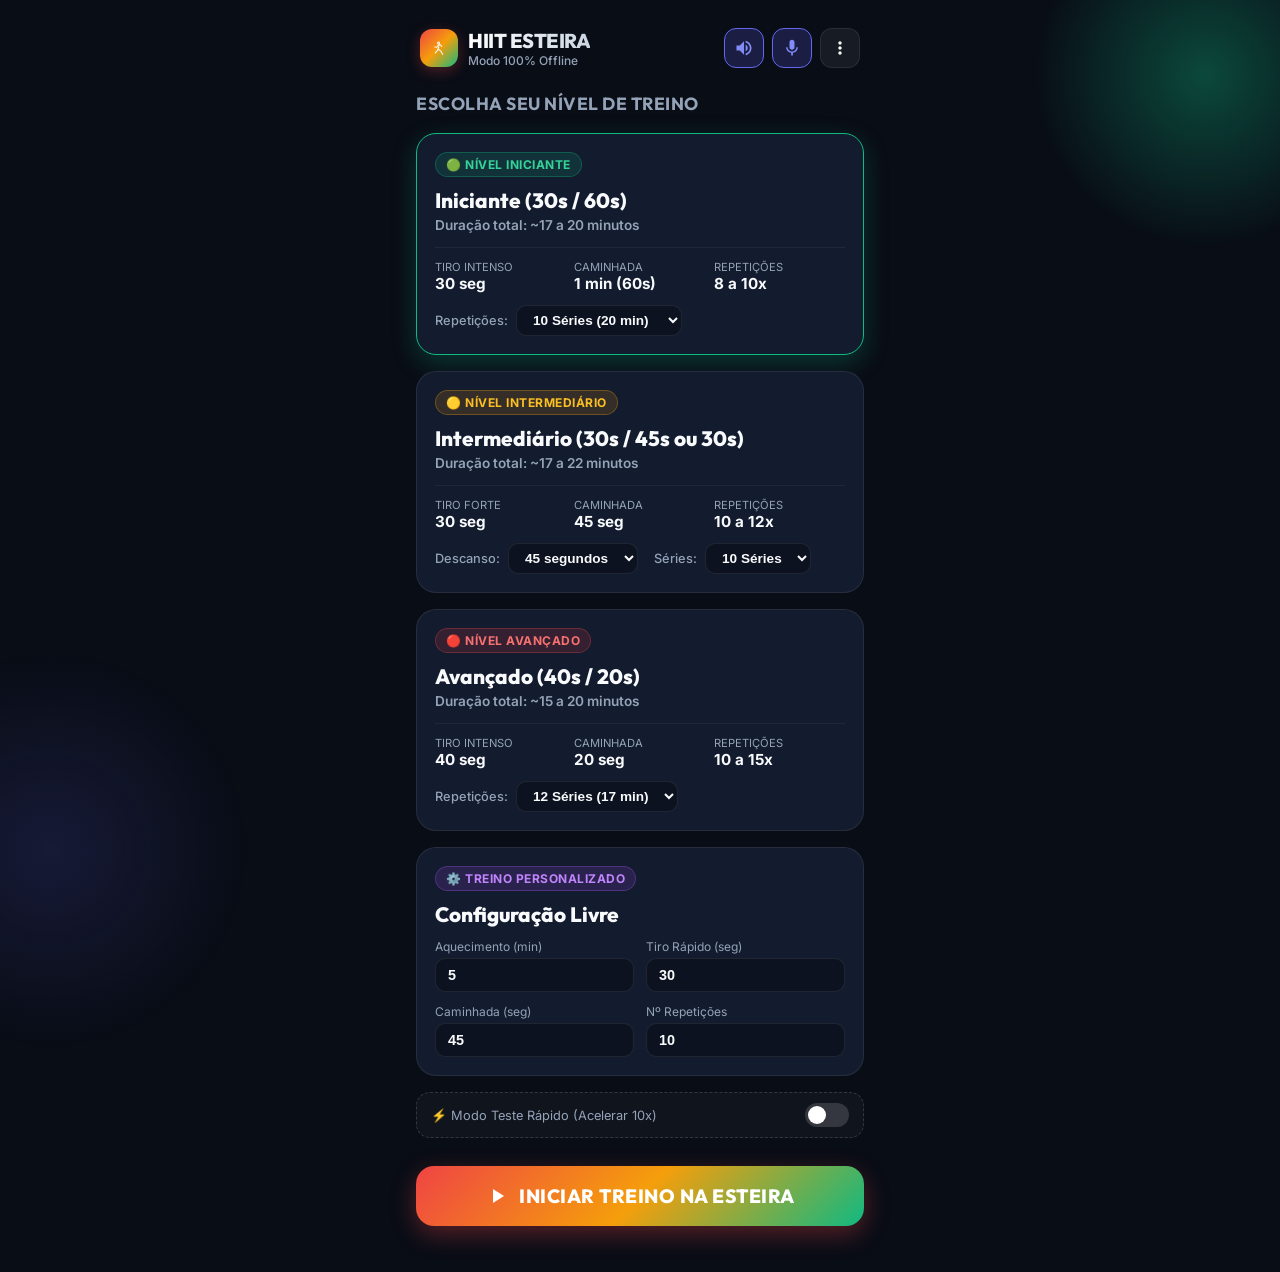
==== hiit_offline.html @ d32269fe "Initial commit - HIIT Treadmill PWA App" ====
<!DOCTYPE html>
<html lang="pt-BR">
<head>
  <meta charset="UTF-8">
  <meta name="viewport" content="width=device-width, initial-scale=1.0, maximum-scale=1.0, user-scalable=no">
  <title>HIIT na Esteira - Modo Offline</title>
  
  <meta name="theme-color" content="#0f172a">
  <meta name="mobile-web-app-capable" content="yes">
  <meta name="apple-mobile-web-app-capable" content="yes">
  <meta name="apple-mobile-web-app-status-bar-style" content="black-translucent">
  
  <style>
    /* EMBEDDED STYLES FOR 100% OFFLINE SINGLE FILE USE */
    @import url('https://fonts.googleapis.com/css2?family=Outfit:wght@400;600;700;900&family=Inter:wght@400;500;600;700&display=swap');

    :root {
      --bg-primary: #090d16;
      --bg-card: #131b2e;
      --bg-card-hover: #1c2742;
      --border-color: rgba(255, 255, 255, 0.08);
      --text-main: #f8fafc;
      --text-muted: #94a3b8;
      
      --warmup-color: #10b981;
      --warmup-glow: rgba(16, 185, 129, 0.35);
      
      --high-color: #ef4444;
      --high-glow: rgba(239, 68, 68, 0.4);
      
      --low-color: #f59e0b;
      --low-glow: rgba(245, 158, 11, 0.35);
      
      --cooldown-color: #06b6d4;
      --cooldown-glow: rgba(6, 182, 212, 0.35);
      
      --accent-color: #6366f1;
      --accent-glow: rgba(99, 102, 241, 0.35);
      
      --current-phase-color: var(--warmup-color);
      --current-phase-glow: var(--warmup-glow);

      --font-heading: 'Outfit', -apple-system, BlinkMacSystemFont, 'Segoe UI', Roboto, sans-serif;
      --font-body: 'Inter', -apple-system, BlinkMacSystemFont, 'Segoe UI', Roboto, sans-serif;
    }

    * {
      box-sizing: border-box;
      margin: 0;
      padding: 0;
      -webkit-tap-highlight-color: transparent;
    }

    body {
      background-color: var(--bg-primary);
      color: var(--text-main);
      font-family: var(--font-body);
      min-height: 100vh;
      display: flex;
      flex-direction: column;
      align-items: center;
      justify-content: flex-start;
      overflow-x: hidden;
      position: relative;
    }

    /* Background Glowing Orbs */
    .bg-glow-orb {
      position: fixed;
      width: 350px;
      height: 350px;
      border-radius: 50%;
      background: radial-gradient(circle, var(--current-phase-glow) 0%, rgba(0,0,0,0) 70%);
      top: -100px;
      right: -100px;
      pointer-events: none;
      z-index: 0;
      transition: background 0.6s ease;
    }

    .bg-glow-orb-2 {
      position: fixed;
      width: 400px;
      height: 400px;
      border-radius: 50%;
      background: radial-gradient(circle, rgba(99, 102, 241, 0.15) 0%, rgba(0,0,0,0) 70%);
      bottom: -150px;
      left: -150px;
      pointer-events: none;
      z-index: 0;
    }

    #app-container {
      width: 100%;
      max-width: 480px;
      min-height: 100vh;
      display: flex;
      flex-direction: column;
      z-index: 1;
      padding: 16px;
      position: relative;
    }

    /* Header */
    .app-header {
      display: flex;
      align-items: center;
      justify-content: space-between;
      padding: 12px 4px 20px 4px;
    }

    .brand {
      display: flex;
      align-items: center;
      gap: 10px;
    }

    .brand-icon {
      width: 38px;
      height: 38px;
      background: linear-gradient(135deg, #ef4444, #f59e0b, #10b981);
      border-radius: 12px;
      display: flex;
      align-items: center;
      justify-content: center;
      box-shadow: 0 4px 14px rgba(239, 68, 68, 0.3);
    }

    .brand-icon svg {
      width: 22px;
      height: 22px;
      fill: #ffffff;
    }

    .brand-title h1 {
      font-family: var(--font-heading);
      font-size: 1.25rem;
      font-weight: 800;
      letter-spacing: -0.5px;
      background: linear-gradient(90deg, #ffffff, #cbd5e1);
      -webkit-background-clip: text;
      -webkit-text-fill-color: transparent;
    }

    .brand-title p {
      font-size: 0.75rem;
      color: var(--text-muted);
      font-weight: 500;
    }

    .header-actions {
      display: flex;
      gap: 8px;
    }

    .icon-btn {
      background: rgba(255, 255, 255, 0.06);
      border: 1px solid var(--border-color);
      color: var(--text-main);
      width: 40px;
      height: 40px;
      border-radius: 12px;
      display: flex;
      align-items: center;
      justify-content: center;
      cursor: pointer;
      transition: all 0.2s ease;
    }

    .icon-btn:hover, .icon-btn:active {
      background: rgba(255, 255, 255, 0.12);
      transform: scale(1.05);
    }

    .icon-btn svg {
      width: 20px;
      height: 20px;
      fill: currentColor;
    }

    .icon-btn.active {
      background: rgba(99, 102, 241, 0.2);
      border-color: #6366f1;
      color: #818cf8;
    }

    /* Screen Switcher Container */
    .screen {
      display: none;
      flex-direction: column;
      gap: 16px;
      width: 100%;
      animation: fadeIn 0.3s ease-out forwards;
    }

    .screen.active {
      display: flex;
    }

    @keyframes fadeIn {
      from { opacity: 0; transform: translateY(8px); }
      to { opacity: 1; transform: translateY(0); }
    }

    .section-title {
      font-family: var(--font-heading);
      font-size: 1.1rem;
      font-weight: 700;
      color: var(--text-muted);
      text-transform: uppercase;
      letter-spacing: 0.5px;
      margin-top: 4px;
      margin-bottom: 2px;
    }

    .preset-card {
      background: var(--bg-card);
      border: 1px solid var(--border-color);
      border-radius: 20px;
      padding: 18px;
      cursor: pointer;
      transition: all 0.25s cubic-bezier(0.4, 0, 0.2, 1);
      position: relative;
      overflow: hidden;
    }

    .preset-card:hover {
      background: var(--bg-card-hover);
      border-color: rgba(255, 255, 255, 0.18);
      transform: translateY(-2px);
    }

    .preset-card.selected {
      border-color: var(--preset-theme-color, #6366f1);
      box-shadow: 0 8px 24px var(--preset-glow, rgba(99, 102, 241, 0.25));
    }

    .preset-badge {
      display: inline-flex;
      align-items: center;
      gap: 6px;
      padding: 4px 10px;
      border-radius: 20px;
      font-size: 0.75rem;
      font-weight: 700;
      text-transform: uppercase;
      letter-spacing: 0.5px;
      margin-bottom: 10px;
    }

    .badge-iniciante { background: rgba(16, 185, 129, 0.15); color: #34d399; border: 1px solid rgba(16, 185, 129, 0.3); }
    .badge-intermediario { background: rgba(245, 158, 11, 0.15); color: #fbbf24; border: 1px solid rgba(245, 158, 11, 0.3); }
    .badge-avancado { background: rgba(239, 68, 68, 0.15); color: #f87171; border: 1px solid rgba(239, 68, 68, 0.3); }
    .badge-custom { background: rgba(168, 85, 247, 0.15); color: #c084fc; border: 1px solid rgba(168, 85, 247, 0.3); }

    .preset-header {
      display: flex;
      justify-content: space-between;
      align-items: flex-start;
    }

    .preset-title {
      font-family: var(--font-heading);
      font-size: 1.3rem;
      font-weight: 800;
      margin-bottom: 4px;
    }

    .preset-time {
      font-size: 0.85rem;
      color: var(--text-muted);
      font-weight: 600;
    }

    .preset-details {
      display: grid;
      grid-template-columns: repeat(3, 1fr);
      gap: 8px;
      margin-top: 14px;
      padding-top: 12px;
      border-top: 1px solid rgba(255, 255, 255, 0.05);
    }

    .detail-item {
      display: flex;
      flex-direction: column;
    }

    .detail-item span:first-child {
      font-size: 0.7rem;
      color: var(--text-muted);
      text-transform: uppercase;
    }

    .detail-item span:last-child {
      font-size: 0.95rem;
      font-weight: 700;
      color: var(--text-main);
    }

    .preset-options {
      margin-top: 12px;
      display: flex;
      gap: 8px;
      align-items: center;
    }

    .preset-options label {
      font-size: 0.8rem;
      color: var(--text-muted);
      font-weight: 500;
    }

    .preset-options select {
      background: rgba(0, 0, 0, 0.3);
      border: 1px solid var(--border-color);
      color: var(--text-main);
      padding: 6px 12px;
      border-radius: 10px;
      font-size: 0.85rem;
      font-weight: 600;
      outline: none;
      cursor: pointer;
    }

    .custom-form {
      display: grid;
      grid-template-columns: 1fr 1fr;
      gap: 12px;
      margin-top: 12px;
    }

    .input-group {
      display: flex;
      flex-direction: column;
      gap: 4px;
    }

    .input-group label {
      font-size: 0.75rem;
      color: var(--text-muted);
    }

    .input-group input {
      background: rgba(0, 0, 0, 0.3);
      border: 1px solid var(--border-color);
      color: var(--text-main);
      padding: 8px 12px;
      border-radius: 10px;
      font-size: 0.9rem;
      font-weight: 600;
    }

    .btn-primary {
      width: 100%;
      padding: 18px;
      border-radius: 18px;
      border: none;
      background: linear-gradient(135deg, #ef4444, #f59e0b, #10b981);
      color: #ffffff;
      font-family: var(--font-heading);
      font-size: 1.2rem;
      font-weight: 800;
      letter-spacing: 0.5px;
      cursor: pointer;
      box-shadow: 0 8px 24px rgba(239, 68, 68, 0.35);
      transition: all 0.2s ease;
      display: flex;
      align-items: center;
      justify-content: center;
      gap: 10px;
      margin-top: 12px;
      margin-bottom: 30px;
    }

    .btn-primary:hover, .btn-primary:active {
      transform: translateY(-2px) scale(1.01);
      box-shadow: 0 12px 30px rgba(239, 68, 68, 0.5);
    }

    .quick-test-bar {
      display: flex;
      align-items: center;
      justify-content: space-between;
      background: rgba(255, 255, 255, 0.03);
      border: 1px dashed rgba(255, 255, 255, 0.15);
      padding: 10px 14px;
      border-radius: 14px;
      font-size: 0.8rem;
      color: var(--text-muted);
    }

    .switch {
      position: relative;
      display: inline-block;
      width: 44px;
      height: 24px;
    }

    .switch input {
      opacity: 0;
      width: 0;
      height: 0;
    }

    .slider {
      position: absolute;
      cursor: pointer;
      top: 0; left: 0; right: 0; bottom: 0;
      background-color: rgba(255,255,255,0.15);
      transition: .3s;
      border-radius: 24px;
    }

    .slider:before {
      position: absolute;
      content: "";
      height: 18px;
      width: 18px;
      left: 3px;
      bottom: 3px;
      background-color: white;
      transition: .3s;
      border-radius: 50%;
    }

    input:checked + .slider {
      background-color: #6366f1;
    }

    input:checked + .slider:before {
      transform: translateX(20px);
    }

    /* Active Workout */
    .active-workout-wrapper {
      display: flex;
      flex-direction: column;
      align-items: center;
      gap: 16px;
      width: 100%;
    }

    .phase-banner {
      width: 100%;
      padding: 14px 20px;
      border-radius: 16px;
      background: var(--current-phase-color);
      color: #ffffff;
      display: flex;
      align-items: center;
      justify-content: space-between;
      box-shadow: 0 8px 24px var(--current-phase-glow);
      transition: all 0.5s cubic-bezier(0.4, 0, 0.2, 1);
    }

    .phase-info {
      display: flex;
      align-items: center;
      gap: 12px;
    }

    .phase-icon {
      font-size: 1.8rem;
    }

    .phase-title-text {
      font-family: var(--font-heading);
      font-size: 1.25rem;
      font-weight: 800;
      text-transform: uppercase;
      letter-spacing: 0.5px;
    }

    .phase-subtext {
      font-size: 0.8rem;
      opacity: 0.9;
      font-weight: 500;
    }

    .round-pill {
      background: rgba(0, 0, 0, 0.25);
      padding: 6px 12px;
      border-radius: 20px;
      font-size: 0.85rem;
      font-weight: 800;
      letter-spacing: 0.5px;
    }

    .timer-container {
      position: relative;
      width: 270px;
      height: 270px;
      display: flex;
      align-items: center;
      justify-content: center;
      margin: 10px 0;
    }

    .progress-ring {
      transform: rotate(-90deg);
      width: 100%;
      height: 100%;
    }

    .progress-ring-bg {
      stroke: rgba(255, 255, 255, 0.08);
      stroke-width: 12;
    }

    .progress-ring-circle {
      stroke: var(--current-phase-color);
      stroke-width: 14;
      stroke-dasharray: 754;
      stroke-dashoffset: 0;
      stroke-linecap: round;
      transition: stroke-dashoffset 0.3s linear, stroke 0.5s ease;
      filter: drop-shadow(0px 0px 10px var(--current-phase-color));
    }

    .timer-inner {
      position: absolute;
      display: flex;
      flex-direction: column;
      align-items: center;
      justify-content: center;
      text-align: center;
    }

    .time-remaining {
      font-family: var(--font-heading);
      font-size: 4.8rem;
      font-weight: 900;
      line-height: 1;
      letter-spacing: -2px;
      color: #ffffff;
      text-shadow: 0 4px 20px var(--current-phase-glow);
    }

    .time-label {
      font-size: 0.85rem;
      color: var(--text-muted);
      font-weight: 600;
      text-transform: uppercase;
      letter-spacing: 1px;
      margin-top: 6px;
    }

    .workout-stats-row {
      display: grid;
      grid-template-columns: repeat(3, 1fr);
      gap: 10px;
      width: 100%;
    }

    .stat-box {
      background: var(--bg-card);
      border: 1px solid var(--border-color);
      border-radius: 14px;
      padding: 12px;
      text-align: center;
    }

    .stat-value {
      font-family: var(--font-heading);
      font-size: 1.2rem;
      font-weight: 800;
      color: var(--text-main);
    }

    .stat-title {
      font-size: 0.7rem;
      color: var(--text-muted);
      text-transform: uppercase;
      margin-top: 2px;
    }

    .control-buttons-row {
      display: flex;
      gap: 12px;
      width: 100%;
      margin-top: 8px;
    }

    .btn-ctrl {
      flex: 1;
      height: 64px;
      border-radius: 18px;
      border: none;
      font-family: var(--font-heading);
      font-size: 1.1rem;
      font-weight: 800;
      cursor: pointer;
      display: flex;
      align-items: center;
      justify-content: center;
      gap: 8px;
      transition: all 0.2s ease;
    }

    .btn-ctrl svg {
      width: 24px;
      height: 24px;
      fill: currentColor;
    }

    .btn-pause {
      background: rgba(245, 158, 11, 0.2);
      border: 1px solid #f59e0b;
      color: #fbbf24;
    }

    .btn-pause:hover, .btn-pause:active {
      background: #f59e0b;
      color: #000;
    }

    .btn-resume {
      background: linear-gradient(135deg, #10b981, #059669);
      color: #ffffff;
      box-shadow: 0 6px 20px rgba(16, 185, 129, 0.3);
    }

    .btn-skip {
      background: rgba(255, 255, 255, 0.08);
      border: 1px solid var(--border-color);
      color: var(--text-main);
      flex: 0 0 64px;
    }

    .btn-skip:hover {
      background: rgba(255, 255, 255, 0.15);
    }

    .btn-stop {
      background: rgba(239, 68, 68, 0.15);
      border: 1px solid rgba(239, 68, 68, 0.3);
      color: #f87171;
      flex: 0 0 64px;
    }

    .btn-stop:hover {
      background: #ef4444;
      color: #ffffff;
    }

    .treadmill-tip-box {
      width: 100%;
      background: rgba(255, 255, 255, 0.04);
      border-left: 4px solid var(--current-phase-color);
      border-radius: 12px;
      padding: 12px 14px;
      font-size: 0.82rem;
      color: var(--text-muted);
      line-height: 1.4;
      display: flex;
      align-items: center;
      gap: 10px;
    }

    .treadmill-tip-box svg {
      width: 20px;
      height: 20px;
      fill: var(--current-phase-color);
      flex-shrink: 0;
    }

    /* Summary Card */
    .congrats-card {
      background: var(--bg-card);
      border: 1px solid var(--border-color);
      border-radius: 24px;
      padding: 24px;
      text-align: center;
      display: flex;
      flex-direction: column;
      align-items: center;
      gap: 16px;
    }

    .trophy-icon {
      width: 72px;
      height: 72px;
      background: linear-gradient(135deg, #f59e0b, #eab308);
      border-radius: 50%;
      display: flex;
      align-items: center;
      justify-content: center;
      box-shadow: 0 10px 25px rgba(245, 158, 11, 0.4);
    }

    .trophy-icon svg {
      width: 38px;
      height: 38px;
      fill: #ffffff;
    }

    .congrats-title {
      font-family: var(--font-heading);
      font-size: 1.8rem;
      font-weight: 900;
      color: var(--text-main);
    }

    .congrats-subtitle {
      font-size: 0.9rem;
      color: var(--text-muted);
    }

    .summary-grid {
      display: grid;
      grid-template-columns: 1fr 1fr;
      gap: 12px;
      width: 100%;
    }

    .summary-item {
      background: rgba(0, 0, 0, 0.25);
      border-radius: 14px;
      padding: 12px;
      text-align: center;
    }

    .summary-val {
      font-family: var(--font-heading);
      font-size: 1.4rem;
      font-weight: 800;
      color: #10b981;
    }

    .summary-lbl {
      font-size: 0.75rem;
      color: var(--text-muted);
    }

    /* Dropdown Header Menu */
    .dropdown-wrapper {
      position: relative;
    }

    .dropdown-menu {
      position: absolute;
      top: calc(100% + 8px);
      right: 0;
      width: 210px;
      background: #1e293b;
      border: 1px solid rgba(255, 255, 255, 0.12);
      border-radius: 16px;
      padding: 8px;
      box-shadow: 0 10px 30px rgba(0, 0, 0, 0.5);
      backdrop-filter: blur(12px);
      display: none;
      flex-direction: column;
      gap: 4px;
      z-index: 300;
    }

    .dropdown-menu.active {
      display: flex;
    }

    .dropdown-item {
      display: flex;
      align-items: center;
      gap: 10px;
      padding: 12px 14px;
      border: none;
      background: none;
      color: var(--text-main);
      font-family: var(--font-body);
      font-size: 0.88rem;
      font-weight: 600;
      border-radius: 10px;
      cursor: pointer;
      width: 100%;
      text-align: left;
      transition: all 0.2s ease;
    }

    .dropdown-item:hover, .dropdown-item:active {
      background: rgba(255, 255, 255, 0.08);
      color: #818cf8;
    }

    .dropdown-item svg {
      width: 20px;
      height: 20px;
      fill: currentColor;
      flex-shrink: 0;
    }

    /* Modals */
    .modal-overlay {
      position: fixed;
      top: 0; left: 0; right: 0; bottom: 0;
      background: rgba(0, 0, 0, 0.75);
      backdrop-filter: blur(8px);
      z-index: 200;
      display: none;
      align-items: center;
      justify-content: center;
      padding: 20px;
    }

    .modal-overlay.active {
      display: flex;
    }

    .modal-content {
      background: var(--bg-card);
      border: 1px solid var(--border-color);
      border-radius: 24px;
      width: 100%;
      max-width: 440px;
      max-height: 85vh;
      overflow-y: auto;
      padding: 20px;
      position: relative;
      display: flex;
      flex-direction: column;
      gap: 16px;
    }

    .modal-header {
      display: flex;
      justify-content: space-between;
      align-items: center;
      padding-bottom: 10px;
      border-bottom: 1px solid var(--border-color);
    }

    .modal-title {
      font-family: var(--font-heading);
      font-size: 1.3rem;
      font-weight: 800;
    }

    .tip-card {
      background: rgba(255, 255, 255, 0.03);
      border: 1px solid rgba(255, 255, 255, 0.06);
      border-radius: 14px;
      padding: 14px;
      display: flex;
      gap: 12px;
      align-items: flex-start;
    }

    .tip-icon { font-size: 1.4rem; }
    .tip-text h4 { font-size: 0.95rem; font-weight: 700; margin-bottom: 4px; }
    .tip-text p { font-size: 0.8rem; color: var(--text-muted); line-height: 1.4; }

    .history-list { display: flex; flex-direction: column; gap: 8px; }
    .history-item {
      background: rgba(0, 0, 0, 0.25);
      border: 1px solid var(--border-color);
      border-radius: 12px;
      padding: 12px 14px;
      display: flex;
      justify-content: space-between;
      align-items: center;
    }
    .history-info { display: flex; flex-direction: column; }
    .history-name { font-weight: 700; font-size: 0.9rem; }
    .history-date { font-size: 0.75rem; color: var(--text-muted); }
    .history-meta { font-family: var(--font-heading); font-weight: 800; font-size: 1rem; color: #10b981; }
    .empty-history { text-align: center; padding: 24px; color: var(--text-muted); font-size: 0.9rem; }
  </style>
</head>
<body>

  <div class="bg-glow-orb" id="bgGlowOrb"></div>
  <div class="bg-glow-orb-2"></div>

  <div id="app-container">
    
    <!-- App Header -->
    <header class="app-header">
      <div class="brand">
        <div class="brand-icon">
          <svg viewBox="0 0 512 512">
            <path d="M 270 140 A 24 24 0 1 1 270 139.9 Z M 230 200 L 280 180 L 320 220 M 250 200 L 200 240 L 160 230 M 250 240 L 220 310 L 170 370 M 230 280 L 300 330 L 340 400" fill="none" stroke="currentColor" stroke-width="24" stroke-linecap="round" stroke-linejoin="round"/>
          </svg>
        </div>
        <div class="brand-title">
          <h1>HIIT ESTEIRA</h1>
          <p>Modo 100% Offline</p>
        </div>
      </div>

      <div class="header-actions">
        <button id="btnToggleAudio" class="icon-btn active" title="Alternar Bips Sonoros">
          <svg id="iconAudioOn" viewBox="0 0 24 24"><path d="M3 9v6h4l5 5V4L7 9H3zm13.5 3c0-1.77-1.02-3.29-2.5-4.03v8.05c1.48-.73 2.5-2.25 2.5-4.02zM14 3.23v2.06c2.89.86 5 3.54 5 6.71s-2.11 5.85-5 6.71v2.06c4.01-.91 7-4.49 7-8.77s-2.99-7.86-7-8.77z"/></svg>
          <svg id="iconAudioOff" viewBox="0 0 24 24" style="display:none;"><path d="M16.5 12c0-1.77-1.02-3.29-2.5-4.03v2.21l2.45 2.45c.03-.2.05-.41.05-.63zm2.5 0c0 .94-.2 1.82-.54 2.64l1.51 1.51C20.63 14.91 21 13.5 21 12c0-4.28-2.99-7.86-7-8.77v2.06c2.89.86 5 3.54 5 6.71zM4.27 3L3 4.27 7.73 9H3v6h4l5 5v-6.73l4.25 4.25c-.67.52-1.42.93-2.25 1.18v2.06c1.38-.31 2.63-.95 3.69-1.81L19.73 21 21 19.73 4.27 3zM12 4L9.91 6.09 12 8.18V4z"/></svg>
        </button>

        <button id="btnToggleVoice" class="icon-btn active" title="Alternar Voz em Português">
          <svg id="iconVoiceOn" viewBox="0 0 24 24"><path d="M12 14c1.66 0 3-1.34 3-3V5c0-1.66-1.34-3-3-3S9 3.34 9 5v6c0 1.66 1.34 3 3 3zm5.3-3c0 3-2.54 5.1-5.3 5.1S6.7 14 6.7 11H5c0 3.41 2.72 6.23 6 6.72V21h2v-3.28c3.28-.48 6-3.3 6-6.72h-1.7z"/></svg>
          <svg id="iconVoiceOff" viewBox="0 0 24 24" style="display:none;"><path d="M19 11h-1.7c0 .74-.16 1.43-.43 2.05l1.23 1.23c.56-.98.9-2.09.9-3.28zm-4.02.17c0-.06.02-.11.02-.17V5c0-1.66-1.34-3-3-3S9 3.34 9 5v.18l5.98 5.99zM4.27 3L3 4.27l6 6V11c0 1.66 1.34 3 3 3 .23 0 .44-.03.65-.08l1.66 1.66c-.71.27-1.48.42-2.31.42-2.76 0-5.3-2.1-5.3-5.1H5c0 3.41 2.72 6.23 6 6.72V21h2v-3.28c1.81-.26 3.44-1.15 4.63-2.47L19.73 21 21 19.73 4.27 3z"/></svg>
        </button>

        <div class="dropdown-wrapper">
          <button id="btnMenuDots" class="icon-btn" title="Menu de Opções">
            <svg viewBox="0 0 24 24"><path d="M12 8c1.1 0 2-.9 2-2s-.9-2-2-2-2 .9-2 2 .9 2 2 2zm0 2c-1.1 0-2 .9-2 2s.9 2 2 2 2-.9 2-2-.9-2-2-2zm0 6c-1.1 0-2 .9-2 2s.9 2 2 2 2-.9 2-2-.9-2-2-2z"/></svg>
          </button>
          
          <div id="dropdownMenu" class="dropdown-menu">
            <button class="dropdown-item" id="menuItemHome">
              <svg viewBox="0 0 24 24"><path d="M10 20v-6h4v6h5v-8h3L12 3 2 12h3v8z"/></svg>
              <span>Início / Treino</span>
            </button>
            <button class="dropdown-item" id="menuItemTips">
              <svg viewBox="0 0 24 24"><path d="M12 2C6.48 2 2 6.48 2 12s4.48 10 10 10 10-4.48 10-10S17.52 2 12 2zm1 15h-2v-6h2v6zm0-8h-2V7h2v2z"/></svg>
              <span>Dicas HIIT</span>
            </button>
            <button class="dropdown-item" id="menuItemHistory">
              <svg viewBox="0 0 24 24"><path d="M13 3c-4.97 0-9 4.03-9 9H1l3.89 3.89.07.14L9 12H6c0-3.87 3.13-7 7-7s7 3.13 7 7-3.13 7-7 7c-1.93 0-3.68-.79-4.94-2.06l-1.42 1.42C8.27 19.99 10.51 21 13 21c4.97 0 9-4.03 9-9s-4.03-9-9-9zm-1 5v5l4.28 2.54.72-1.21-3.5-2.08V8H12z"/></svg>
              <span>Histórico de Treinos</span>
            </button>
          </div>
        </div>
      </div>
    </header>

    <!-- SCREEN 1: SELECTION -->
    <main id="screenSelect" class="screen active">
      <div class="section-title">Escolha seu Nível de Treino</div>

      <div class="preset-card selected" id="cardIniciante" data-preset="iniciante" style="--preset-theme-color: #10b981; --preset-glow: rgba(16, 185, 129, 0.25);">
        <div class="preset-badge badge-iniciante">🟢 Nível Iniciante</div>
        <div class="preset-header">
          <div>
            <div class="preset-title">Iniciante (30s / 60s)</div>
            <div class="preset-time">Duração total: ~17 a 20 minutos</div>
          </div>
        </div>
        <div class="preset-details">
          <div class="detail-item"><span>Tiro Intenso</span><span>30 seg</span></div>
          <div class="detail-item"><span>Caminhada</span><span>1 min (60s)</span></div>
          <div class="detail-item"><span>Repetições</span><span>8 a 10x</span></div>
        </div>
        <div class="preset-options">
          <label for="repsIniciante">Repetições:</label>
          <select id="repsIniciante" onclick="event.stopPropagation()">
            <option value="8">8 Séries (17 min)</option>
            <option value="9">9 Séries (18.5 min)</option>
            <option value="10" selected>10 Séries (20 min)</option>
          </select>
        </div>
      </div>

      <div class="preset-card" id="cardIntermediario" data-preset="intermediario" style="--preset-theme-color: #f59e0b; --preset-glow: rgba(245, 158, 11, 0.25);">
        <div class="preset-badge badge-intermediario">🟡 Nível Intermediário</div>
        <div class="preset-header">
          <div>
            <div class="preset-title">Intermediário (30s / 45s ou 30s)</div>
            <div class="preset-time">Duração total: ~17 a 22 minutos</div>
          </div>
        </div>
        <div class="preset-details">
          <div class="detail-item"><span>Tiro Forte</span><span>30 seg</span></div>
          <div class="detail-item"><span>Caminhada</span><span id="labelRestIntermediario">45 seg</span></div>
          <div class="detail-item"><span>Repetições</span><span>10 a 12x</span></div>
        </div>
        <div class="preset-options">
          <label for="restIntermediario">Descanso:</label>
          <select id="restIntermediario" onclick="event.stopPropagation()">
            <option value="45" selected>45 segundos</option>
            <option value="30">30 segundos</option>
          </select>

          <label for="repsIntermediario" style="margin-left: 8px;">Séries:</label>
          <select id="repsIntermediario" onclick="event.stopPropagation()">
            <option value="10" selected>10 Séries</option>
            <option value="11">11 Séries</option>
            <option value="12">12 Séries</option>
          </select>
        </div>
      </div>

      <div class="preset-card" id="cardAvancado" data-preset="avancado" style="--preset-theme-color: #ef4444; --preset-glow: rgba(239, 68, 68, 0.25);">
        <div class="preset-badge badge-avancado">🔴 Nível Avançado</div>
        <div class="preset-header">
          <div>
            <div class="preset-title">Avançado (40s / 20s)</div>
            <div class="preset-time">Duração total: ~15 a 20 minutos</div>
          </div>
        </div>
        <div class="preset-details">
          <div class="detail-item"><span>Tiro Intenso</span><span>40 seg</span></div>
          <div class="detail-item"><span>Caminhada</span><span>20 seg</span></div>
          <div class="detail-item"><span>Repetições</span><span>10 a 15x</span></div>
        </div>
        <div class="preset-options">
          <label for="repsAvancado">Repetições:</label>
          <select id="repsAvancado" onclick="event.stopPropagation()">
            <option value="10">10 Séries (15 min)</option>
            <option value="12" selected>12 Séries (17 min)</option>
            <option value="15">15 Séries (20 min)</option>
          </select>
        </div>
      </div>

      <div class="preset-card" id="cardCustom" data-preset="custom" style="--preset-theme-color: #a855f7; --preset-glow: rgba(168, 85, 247, 0.25);">
        <div class="preset-badge badge-custom">⚙️ Treino Personalizado</div>
        <div class="preset-title">Configuração Livre</div>
        <div class="custom-form">
          <div class="input-group">
            <label for="customWarmup">Aquecimento (min)</label>
            <input type="number" id="customWarmup" value="5" min="1" max="15" onclick="event.stopPropagation()">
          </div>
          <div class="input-group">
            <label for="customHigh">Tiro Rápido (seg)</label>
            <input type="number" id="customHigh" value="30" min="10" max="180" onclick="event.stopPropagation()">
          </div>
          <div class="input-group">
            <label for="customLow">Caminhada (seg)</label>
            <input type="number" id="customLow" value="45" min="10" max="180" onclick="event.stopPropagation()">
          </div>
          <div class="input-group">
            <label for="customReps">Nº Repetições</label>
            <input type="number" id="customReps" value="10" min="1" max="30" onclick="event.stopPropagation()">
          </div>
        </div>
      </div>

      <div class="quick-test-bar">
        <span>⚡ Modo Teste Rápido (Acelerar 10x)</span>
        <label class="switch">
          <input type="checkbox" id="chkQuickTest">
          <span class="slider"></span>
        </label>
      </div>

      <button id="btnStartWorkout" class="btn-primary">
        <svg viewBox="0 0 24 24" width="24" height="24" fill="currentColor"><path d="M8 5v14l11-7z"/></svg>
        INICIAR TREINO NA ESTEIRA
      </button>
    </main>

    <!-- SCREEN 2: TIMER -->
    <main id="screenActive" class="screen">
      <div class="active-workout-wrapper">
        <div class="phase-banner" id="phaseBanner">
          <div class="phase-info">
            <span class="phase-icon" id="phaseIcon">🟢</span>
            <div>
              <div class="phase-title-text" id="phaseTitle">AQUECIMENTO</div>
              <div class="phase-subtext" id="phaseSubtext">Caminhada leve a moderada na esteira</div>
            </div>
          </div>
          <div class="round-pill" id="roundPill">SÉRIE --/--</div>
        </div>

        <div class="timer-container">
          <svg class="progress-ring">
            <circle class="progress-ring-bg" cx="135" cy="135" r="120" fill="transparent" />
            <circle class="progress-ring-circle" id="progressCircle" cx="135" cy="135" r="120" fill="transparent" />
          </svg>
          <div class="timer-inner">
            <div class="time-remaining" id="displayIntervalTime">05:00</div>
            <div class="time-label" id="displayTimerLabel">TEMPO RESTANTE</div>
          </div>
        </div>

        <div class="workout-stats-row">
          <div class="stat-box">
            <div class="stat-value" id="displayTotalElapsed">00:00</div>
            <div class="stat-title">Tempo Total</div>
          </div>
          <div class="stat-box">
            <div class="stat-value" id="displaySuggestedPace">MODERADA</div>
            <div class="stat-title">Velocidade</div>
          </div>
          <div class="stat-box">
            <div class="stat-value" id="displayNextPhase">CORRIDA</div>
            <div class="stat-title">Próxima Fase</div>
          </div>
        </div>

        <div class="control-buttons-row">
          <button id="btnPauseResume" class="btn-ctrl btn-pause">
            <svg id="iconPause" viewBox="0 0 24 24"><path d="M6 19h4V5H6v14zm8-14v14h4V5h-4z"/></svg>
            <svg id="iconPlay" viewBox="0 0 24 24" style="display:none;"><path d="M8 5v14l11-7z"/></svg>
            <span id="labelPauseResume">PAUSAR</span>
          </button>

          <button id="btnSkipStage" class="btn-ctrl btn-skip" title="Pular Fase">
            <svg viewBox="0 0 24 24"><path d="M6 18l8.5-6L6 6v12zM16 6v12h2V6h-2z"/></svg>
          </button>

          <button id="btnStopWorkout" class="btn-ctrl btn-stop" title="Encerrar Treino">
            <svg viewBox="0 0 24 24"><path d="M19 6.41L17.59 5 12 10.59 6.41 5 5 6.41 10.59 12 5 17.59 6.41 19 12 13.41 17.59 19 19 17.59 13.41 12z"/></svg>
          </button>
        </div>

        <div class="treadmill-tip-box" id="treadmillTipBox">
          <svg viewBox="0 0 24 24"><path d="M12 2C6.48 2 2 6.48 2 12s4.48 10 10 10 10-4.48 10-10S17.52 2 12 2zm1 15h-2v-6h2v6zm0-8h-2V7h2v2z"/></svg>
          <span id="treadmillTipText">Comece com a esteira plana (inclinação 0% a 2%). Postura ereta!</span>
        </div>
      </div>
    </main>

    <!-- SCREEN 3: SUMMARY -->
    <main id="screenSummary" class="screen">
      <div class="congrats-card">
        <div class="trophy-icon">
          <svg viewBox="0 0 24 24"><path d="M19 5h-2V3H7v2H5c-1.1 0-2 .9-2 2v1c0 2.55 1.92 4.63 4.39 4.94A5.01 5.01 0 0 0 11 15.9V19H7v2h10v-2h-4v-3.1a5.01 5.01 0 0 0 3.61-2.96C19.08 12.63 21 10.55 21 8V7c0-1.1-.9-2-2-2zM5 8V7h2v3.82C5.84 10.4 5 9.3 5 8zm14 0c0 1.3-.84 2.4-2 2.82V7h2v1z"/></svg>
        </div>
        <div class="congrats-title">PARABÉNS! TREINO CONCLUÍDO!</div>
        <div class="congrats-subtitle" id="summarySubtext">Você completou seu treino HIIT com sucesso na esteira.</div>

        <div class="summary-grid">
          <div class="summary-item">
            <div class="summary-val" id="summaryTime">00:00</div>
            <div class="summary-lbl">Tempo Total</div>
          </div>
          <div class="summary-item">
            <div class="summary-val" id="summaryReps">0/0</div>
            <div class="summary-lbl">Séries de Tiro</div>
          </div>
          <div class="summary-item">
            <div class="summary-val" id="summaryCalories">~180 kcal</div>
            <div class="summary-lbl">Est. Calórica</div>
          </div>
          <div class="summary-item">
            <div class="summary-val" id="summaryPreset">Iniciante</div>
            <div class="summary-lbl">Nível Concluído</div>
          </div>
        </div>

        <button id="btnNewWorkout" class="btn-primary" style="margin-top: 10px;">INICIAR NOVO TREINO</button>
      </div>
    </main>

  </div>

  <!-- MODALS -->
  <div class="modal-overlay" id="modalTips">
    <div class="modal-content">
      <div class="modal-header">
        <div class="modal-title">Dicas Importantes HIIT</div>
        <button class="icon-btn" id="btnCloseTips">&times;</button>
      </div>
      <div class="tip-card"><div class="tip-icon">🟢</div><div class="tip-text"><h4>1. Aquecimento e Desaceleração</h4><p>Sempre faça os 5 minutos de caminhada no início e 5 minutos no final.</p></div></div>
      <div class="tip-card"><div class="tip-icon">🔴</div><div class="tip-text"><h4>2. Parte Intensa (Tiro)</h4><p>Na parte intensa você deve ficar bastante ofegante, difícil de conversar.</p></div></div>
      <div class="tip-card"><div class="tip-icon">📐</div><div class="tip-text"><h4>3. Inclinação</h4><p>Comece sem inclinação (0% ou no máximo 1-2%).</p></div></div>
      <div class="tip-card"><div class="tip-icon">🧘</div><div class="tip-text"><h4>4. Postura</h4><p>Postura ereta, olhe para a frente, abdômen contraído.</p></div></div>
      <div class="tip-card"><div class="tip-icon">⚠️</div><div class="tip-text"><h4>5. Escute seu Corpo</h4><p>Se sentir tontura ou dor, pare ou reduza imediatamente.</p></div></div>
      <div class="tip-card"><div class="tip-icon">📅</div><div class="tip-text"><h4>6. Frequência</h4><p>2 a 3 vezes por semana intercalando com descanso.</p></div></div>
    </div>
  </div>

  <div class="modal-overlay" id="modalHistory">
    <div class="modal-content">
      <div class="modal-header">
        <div class="modal-title">Histórico de Treinos</div>
        <button class="icon-btn" id="btnCloseHistory">&times;</button>
      </div>
      <div class="history-list" id="historyList"></div>
      <button id="btnClearHistory" class="icon-btn" style="width:100%; padding:10px; margin-top:10px; font-weight:600;">Limpar Histórico</button>
    </div>
  </div>

  <!-- EMBEDDED JAVASCRIPT FOR 100% OFFLINE SINGLE FILE USE -->
  <script>
    const state = {
      activePreset: 'iniciante',
      soundEnabled: true,
      voiceEnabled: true,
      quickTestMode: false,
      isRunning: false,
      isPaused: false,
      stages: [],
      currentStageIndex: 0,
      stageSecondsRemaining: 0,
      stageTotalSeconds: 0,
      totalElapsedSeconds: 0,
      timerInterval: null,
      wakeLock: null,
      workoutHistory: JSON.parse(localStorage.getItem('hiit_history') || '[]')
    };

    let audioCtx = null;

    function getAudioContext() {
      if (!audioCtx) {
        const AudioContext = window.AudioContext || window.webkitAudioContext;
        if (AudioContext) audioCtx = new AudioContext();
      }
      if (audioCtx && audioCtx.state === 'suspended') audioCtx.resume();
      return audioCtx;
    }

    function playTone(freq, type, duration, volume = 0.15) {
      if (!state.soundEnabled) return;
      try {
        const ctx = getAudioContext();
        if (!ctx) return;
        const osc = ctx.createOscillator();
        const gain = ctx.createGain();
        osc.type = type;
        osc.frequency.setValueAtTime(freq, ctx.currentTime);
        gain.gain.setValueAtTime(volume, ctx.currentTime);
        gain.gain.exponentialRampToValueAtTime(0.0001, ctx.currentTime + duration);
        osc.connect(gain);
        gain.connect(ctx.destination);
        osc.start();
        osc.stop(ctx.currentTime + duration);
      } catch (e) {}
    }

    function playBeep321() { playTone(880, 'sine', 0.15, 0.2); }
    function playStageSwitchBeep() {
      playTone(1200, 'triangle', 0.2, 0.3);
      setTimeout(() => playTone(1600, 'triangle', 0.3, 0.3), 150);
    }

    function playFanfare() {
      if (!state.soundEnabled) return;
      [523.25, 659.25, 783.99, 1046.50].forEach((freq, idx) => {
        setTimeout(() => playTone(freq, 'sine', 0.3, 0.3), idx * 180);
      });
    }

    function speakPrompt(text) {
      if (!state.voiceEnabled || !('speechSynthesis' in window)) return;
      try {
        window.speechSynthesis.cancel();
        const utterance = new SpeechSynthesisUtterance(text);
        utterance.lang = 'pt-BR';
        utterance.rate = 1.05;
        const voices = window.speechSynthesis.getVoices();
        const ptVoice = voices.find(v => v.lang.startsWith('pt'));
        if (ptVoice) utterance.voice = ptVoice;
        window.speechSynthesis.speak(utterance);
      } catch (e) {}
    }

    async function requestWakeLock() {
      if ('wakeLock' in navigator) {
        try { state.wakeLock = await navigator.wakeLock.request('screen'); } catch (err) {}
      }
    }

    function releaseWakeLock() {
      if (state.wakeLock) {
        state.wakeLock.release().then(() => state.wakeLock = null);
      }
    }

    function vibratePattern(pattern) {
      if ('vibrate' in navigator) {
        try { navigator.vibrate(pattern); } catch (e) {}
      }
    }

    function formatTime(totalSec) {
      const m = Math.floor(totalSec / 60);
      const s = totalSec % 60;
      return `${String(m).padStart(2, '0')}:${String(s).padStart(2, '0')}`;
    }

    function generateStages() {
      const isQuick = state.quickTestMode;
      const scale = isQuick ? 0.1 : 1.0;
      const stages = [];
      const preset = state.activePreset;

      if (preset === 'iniciante') {
        const reps = parseInt(document.getElementById('repsIniciante').value, 10) || 10;
        const warmupTime = Math.max(2, Math.round(300 * scale));
        const highTime = Math.max(2, Math.round(30 * scale));
        const lowTime = Math.max(2, Math.round(60 * scale));
        const coolTime = Math.max(2, Math.round(300 * scale));

        stages.push({ type: 'warmup', title: 'AQUECIMENTO', sub: 'Caminhada leve a moderada na esteira', pace: 'CAMINHADA', duration: warmupTime, icon: '🟢', color: '#10b981', glow: 'rgba(16, 185, 129, 0.35)', tip: 'Comece com velocidade confortável e inclinação plana (0-2%).' });
        for (let i = 1; i <= reps; i++) {
          stages.push({ type: 'high', title: 'TIRO - ALTA INTENSIDADE', sub: 'Corrida rápida / esforço intenso', pace: 'CORRIDA FORTE', duration: highTime, rep: i, totalReps: reps, icon: '🔴', color: '#ef4444', glow: 'rgba(239, 68, 68, 0.4)', tip: 'Fique ofegante! Dificuldade de conversar durante o tiro.' });
          stages.push({ type: 'low', title: 'DESCANSO - CAMINHADA', sub: 'Caminhada leve para recuperar o fôlego', pace: 'CAMINHADA LEVE', duration: lowTime, rep: i, totalReps: reps, icon: '🟡', color: '#f59e0b', glow: 'rgba(245, 158, 11, 0.35)', tip: 'Respire fundo e recupere os batimentos cardíacos.' });
        }
        stages.push({ type: 'cooldown', title: 'DESACELERAÇÃO', sub: 'Caminhada leve final', pace: 'CAMINHADA LEVE', duration: coolTime, icon: '🔵', color: '#06b6d4', glow: 'rgba(6, 182, 212, 0.35)', tip: 'Diminua o ritmo aos poucos até a frequência cardíaca voltar ao normal.' });

      } else if (preset === 'intermediario') {
        const restSec = parseInt(document.getElementById('restIntermediario').value, 10) || 45;
        const reps = parseInt(document.getElementById('repsIntermediario').value, 10) || 10;
        const warmupTime = Math.max(2, Math.round(300 * scale));
        const highTime = Math.max(2, Math.round(30 * scale));
        const lowTime = Math.max(2, Math.round(restSec * scale));
        const coolTime = Math.max(2, Math.round(300 * scale));

        stages.push({ type: 'warmup', title: 'AQUECIMENTO', sub: 'Caminhada leve a moderada', pace: 'CAMINHADA', duration: warmupTime, icon: '🟢', color: '#10b981', glow: 'rgba(16, 185, 129, 0.35)', tip: 'Prepare seus músculos para a corrida forte.' });
        for (let i = 1; i <= reps; i++) {
          stages.push({ type: 'high', title: 'TIRO - ALTA INTENSIDADE', sub: 'Corrida forte', pace: 'CORRIDA FORTE', duration: highTime, rep: i, totalReps: reps, icon: '🔴', color: '#ef4444', glow: 'rgba(239, 68, 68, 0.4)', tip: 'Postura ereta e abdômen contraído!' });
          stages.push({ type: 'low', title: 'DESCANSO - CAMINHADA', sub: 'Caminhada de recuperação', pace: 'CAMINHADA LEVE', duration: lowTime, rep: i, totalReps: reps, icon: '🟡', color: '#f59e0b', glow: 'rgba(245, 158, 11, 0.35)', tip: 'Diminua a velocidade da esteira para recuperar.' });
        }
        stages.push({ type: 'cooldown', title: 'DESACELERAÇÃO', sub: 'Caminhada leve final', pace: 'CAMINHADA LEVE', duration: coolTime, icon: '🔵', color: '#06b6d4', glow: 'rgba(6, 182, 212, 0.35)', tip: 'Ótimo trabalho! Desacelere suavemente.' });

      } else if (preset === 'avancado') {
        const reps = parseInt(document.getElementById('repsAvancado').value, 10) || 12;
        const warmupTime = Math.max(2, Math.round(300 * scale));
        const highTime = Math.max(2, Math.round(40 * scale));
        const lowTime = Math.max(2, Math.round(20 * scale));
        const coolTime = Math.max(2, Math.round(300 * scale));

        stages.push({ type: 'warmup', title: 'AQUECIMENTO', sub: 'Caminhada leve a moderada', pace: 'CAMINHADA', duration: warmupTime, icon: '🟢', color: '#10b981', glow: 'rgba(16, 185, 129, 0.35)', tip: 'Foco e aquecimento completo para treino avançado.' });
        for (let i = 1; i <= reps; i++) {
          stages.push({ type: 'high', title: 'TIRO INTENSO (40s)', sub: 'Corrida em velocidade máxima', pace: 'VELOCIDADE MÁXIMA', duration: highTime, rep: i, totalReps: reps, icon: '🔴', color: '#ef4444', glow: 'rgba(239, 68, 68, 0.4)', tip: 'Máxima explosão! Mantenha o foco até o bip.' });
          stages.push({ type: 'low', title: 'DESCANSO RÁPIDO (20s)', sub: 'Caminhada curta de transição', pace: 'CAMINHADA', duration: lowTime, rep: i, totalReps: reps, icon: '🟡', color: '#f59e0b', glow: 'rgba(245, 158, 11, 0.35)', tip: 'Descanso curto! Fique pronto para o próximo tiro.' });
        }
        stages.push({ type: 'cooldown', title: 'DESACELERAÇÃO', sub: 'Caminhada leve final', pace: 'CAMINHADA LEVE', duration: coolTime, icon: '🔵', color: '#06b6d4', glow: 'rgba(6, 182, 212, 0.35)', tip: 'Desaceleração essencial para baixar os batimentos com segurança.' });

      } else if (preset === 'custom') {
        const warmupMin = parseInt(document.getElementById('customWarmup').value, 10) || 5;
        const highSec = parseInt(document.getElementById('customHigh').value, 10) || 30;
        const lowSec = parseInt(document.getElementById('customLow').value, 10) || 45;
        const reps = parseInt(document.getElementById('customReps').value, 10) || 10;

        const warmupTime = Math.max(2, Math.round((warmupMin * 60) * scale));
        const highTime = Math.max(2, Math.round(highSec * scale));
        const lowTime = Math.max(2, Math.round(lowSec * scale));
        const coolTime = Math.max(2, Math.round(300 * scale));

        stages.push({ type: 'warmup', title: 'AQUECIMENTO', sub: 'Caminhada leve a moderada', pace: 'CAMINHADA', duration: warmupTime, icon: '🟢', color: '#10b981', glow: 'rgba(16, 185, 129, 0.35)', tip: 'Aquecimento personalizado.' });
        for (let i = 1; i <= reps; i++) {
          stages.push({ type: 'high', title: 'TIRO - INTENSIDADE', sub: 'Corrida alta intensidade', pace: 'CORRIDA', duration: highTime, rep: i, totalReps: reps, icon: '🔴', color: '#ef4444', glow: 'rgba(239, 68, 68, 0.4)', tip: 'Dê o seu melhor durante o tiro!' });
          stages.push({ type: 'low', title: 'DESCANSO', sub: 'Caminhada de recuperação', pace: 'CAMINHADA', duration: lowTime, rep: i, totalReps: reps, icon: '🟡', color: '#f59e0b', glow: 'rgba(245, 158, 11, 0.35)', tip: 'Recupere o fôlego.' });
        }
        stages.push({ type: 'cooldown', title: 'DESACELERAÇÃO', sub: 'Caminhada leve final', pace: 'CAMINHADA LEVE', duration: coolTime, icon: '🔵', color: '#06b6d4', glow: 'rgba(6, 182, 212, 0.35)', tip: 'Finalize reduzindo a caminhada.' });
      }

      return stages;
    }

    function showScreen(screenId) {
      document.querySelectorAll('.screen').forEach(s => s.classList.remove('active'));
      const target = document.getElementById(screenId);
      if (target) target.classList.add('active');
    }

    function updateStageUI() {
      const stage = state.stages[state.currentStageIndex];
      if (!stage) return;

      document.getElementById('phaseIcon').textContent = stage.icon;
      document.getElementById('phaseTitle').textContent = stage.title;
      document.getElementById('phaseSubtext').textContent = stage.sub;
      
      document.documentElement.style.setProperty('--current-phase-color', stage.color);
      document.documentElement.style.setProperty('--current-phase-glow', stage.glow);

      if (stage.rep && stage.totalReps) {
        document.getElementById('roundPill').textContent = `SÉRIE ${stage.rep}/${stage.totalReps}`;
        document.getElementById('roundPill').style.display = 'block';
      } else {
        document.getElementById('roundPill').style.display = 'none';
      }

      const nextStage = state.stages[state.currentStageIndex + 1];
      if (nextStage) {
        if (nextStage.type === 'high') document.getElementById('displayNextPhase').textContent = '🔴 TIRO';
        else if (nextStage.type === 'low') document.getElementById('displayNextPhase').textContent = '🟡 CAMINHADA';
        else if (nextStage.type === 'cooldown') document.getElementById('displayNextPhase').textContent = '🔵 FIM/DESAC.';
        else document.getElementById('displayNextPhase').textContent = nextStage.pace;
      } else {
        document.getElementById('displayNextPhase').textContent = 'FIM 🎉';
      }

      document.getElementById('displaySuggestedPace').textContent = stage.pace;
      document.getElementById('treadmillTipText').textContent = stage.tip;
      updateTimerDisplay();
    }

    function updateTimerDisplay() {
      const rem = state.stageSecondsRemaining;
      document.getElementById('displayIntervalTime').textContent = formatTime(rem);
      document.getElementById('displayTotalElapsed').textContent = formatTime(state.totalElapsedSeconds);

      const total = state.stageTotalSeconds;
      const circle = document.getElementById('progressCircle');
      if (total > 0) {
        const offset = 754 * (1 - rem / total);
        circle.style.strokeDashoffset = offset;
      }
    }

    function startWorkout() {
      getAudioContext();
      requestWakeLock();

      state.stages = generateStages();
      state.currentStageIndex = 0;
      state.totalElapsedSeconds = 0;
      state.isRunning = true;
      state.isPaused = false;

      loadStage(0);
      showScreen('screenActive');

      const firstStage = state.stages[0];
      speakPrompt(`Iniciando treino HIIT. ${firstStage.title}. 5 minutos de caminhada.`);

      if (state.timerInterval) clearInterval(state.timerInterval);
      state.timerInterval = setInterval(tickWorkout, 1000);
    }

    function loadStage(index) {
      state.currentStageIndex = index;
      const stage = state.stages[index];
      state.stageTotalSeconds = stage.duration;
      state.stageSecondsRemaining = stage.duration;
      updateStageUI();
    }

    function tickWorkout() {
      if (state.isPaused) return;

      state.totalElapsedSeconds++;
      state.stageSecondsRemaining--;

      const rem = state.stageSecondsRemaining;

      if (rem > 0 && rem <= 3) {
        playBeep321();
        vibratePattern(100);
      }

      if (rem === 5) {
        const next = state.stages[state.currentStageIndex + 1];
        if (next && next.type === 'high') speakPrompt("Atenção! Prepara para o tiro!");
      }

      if (rem <= 0) {
        if (state.currentStageIndex < state.stages.length - 1) {
          playStageSwitchBeep();
          vibratePattern([150, 50, 150]);
          loadStage(state.currentStageIndex + 1);
          const newStage = state.stages[state.currentStageIndex];
          if (newStage.type === 'high') speakPrompt(`Aumente a velocidade! Tiro ${newStage.rep} de ${newStage.totalReps}! Corrida!`);
          else if (newStage.type === 'low') speakPrompt("Reduza para caminhada leve. Descanse.");
          else if (newStage.type === 'cooldown') speakPrompt("Excelente! Iniciando desaceleração final.");
        } else {
          finishWorkout();
        }
      } else {
        updateTimerDisplay();
      }
    }

    function togglePauseResume() {
      state.isPaused = !state.isPaused;
      const btn = document.getElementById('btnPauseResume');
      const iconPause = document.getElementById('iconPause');
      const iconPlay = document.getElementById('iconPlay');
      const label = document.getElementById('labelPauseResume');

      if (state.isPaused) {
        btn.classList.remove('btn-pause');
        btn.classList.add('btn-resume');
        iconPause.style.display = 'none';
        iconPlay.style.display = 'inline';
        label.textContent = 'CONTINUAR';
        speakPrompt("Treino pausado");
      } else {
        btn.classList.remove('btn-resume');
        btn.classList.add('btn-pause');
        iconPause.style.display = 'inline';
        iconPlay.style.display = 'none';
        label.textContent = 'PAUSAR';
        speakPrompt("Treino retomado");
      }
    }

    function skipStage() {
      if (!state.isRunning) return;
      if (state.currentStageIndex < state.stages.length - 1) {
        loadStage(state.currentStageIndex + 1);
        playStageSwitchBeep();
      } else {
        finishWorkout();
      }
    }

    function stopWorkout() {
      if (confirm("Tem certeza que deseja encerrar o treino agora?")) {
        resetTimerState();
        showScreen('screenSelect');
      }
    }

    function finishWorkout() {
      resetTimerState();
      playFanfare();
      vibratePattern([200, 100, 200, 100, 400]);
      speakPrompt("Parabéns! Treino concluído com sucesso!");

      const totalSecs = state.totalElapsedSeconds;
      const highStages = state.stages.filter(s => s.type === 'high');
      const totalReps = highStages.length;
      const presetNames = { 'iniciante': 'Iniciante', 'intermediario': 'Intermediário', 'avancado': 'Avançado', 'custom': 'Personalizado' };

      document.getElementById('summaryTime').textContent = formatTime(totalSecs);
      document.getElementById('summaryReps').textContent = `${totalReps}/${totalReps}`;
      document.getElementById('summaryPreset').textContent = presetNames[state.activePreset] || 'Iniciante';
      
      const estCalories = Math.round((totalSecs / 60) * 11);
      document.getElementById('summaryCalories').textContent = `~${estCalories} kcal`;

      saveHistoryItem({
        date: new Date().toLocaleDateString('pt-BR', { day: '2-digit', month: '2-digit', year: 'numeric', hour: '2-digit', minute: '2-digit' }),
        preset: presetNames[state.activePreset] || 'Iniciante',
        durationSec: totalSecs,
        reps: totalReps,
        calories: estCalories
      });

      showScreen('screenSummary');
    }

    function resetTimerState() {
      state.isRunning = false;
      state.isPaused = false;
      if (state.timerInterval) {
        clearInterval(state.timerInterval);
        state.timerInterval = null;
      }
      releaseWakeLock();

      const btn = document.getElementById('btnPauseResume');
      btn.classList.remove('btn-resume');
      btn.classList.add('btn-pause');
      document.getElementById('iconPause').style.display = 'inline';
      document.getElementById('iconPlay').style.display = 'none';
      document.getElementById('labelPauseResume').textContent = 'PAUSAR';
    }

    function saveHistoryItem(item) {
      state.workoutHistory.unshift(item);
      if (state.workoutHistory.length > 20) state.workoutHistory.pop();
      localStorage.setItem('hiit_history', JSON.stringify(state.workoutHistory));
    }

    function renderHistory() {
      const container = document.getElementById('historyList');
      if (state.workoutHistory.length === 0) {
        container.innerHTML = `<div class="empty-history">Nenhum treino registrado ainda.</div>`;
        return;
      }
      container.innerHTML = state.workoutHistory.map(item => `
        <div class="history-item">
          <div class="history-info">
            <span class="history-name">HIIT ${item.preset} (${item.reps} tiros)</span>
            <span class="history-date">${item.date}</span>
          </div>
          <div class="history-meta">${formatTime(item.durationSec)}</div>
        </div>
      `).join('');
    }

    function clearHistory() {
      if (confirm("Deseja apagar todo o histórico de treinos?")) {
        state.workoutHistory = [];
        localStorage.removeItem('hiit_history');
        renderHistory();
      }
    }

    function initApp() {
      const cards = document.querySelectorAll('.preset-card');
      cards.forEach(card => {
        card.addEventListener('click', () => {
          cards.forEach(c => c.classList.remove('selected'));
          card.classList.add('selected');
          state.activePreset = card.dataset.preset;
        });
      });

      document.getElementById('btnToggleAudio').addEventListener('click', () => {
        state.soundEnabled = !state.soundEnabled;
        const btn = document.getElementById('btnToggleAudio');
        document.getElementById('iconAudioOn').style.display = state.soundEnabled ? 'inline' : 'none';
        document.getElementById('iconAudioOff').style.display = state.soundEnabled ? 'none' : 'inline';
        btn.classList.toggle('active', state.soundEnabled);
        if (state.soundEnabled) playBeep321();
      });

      document.getElementById('btnToggleVoice').addEventListener('click', () => {
        state.voiceEnabled = !state.voiceEnabled;
        const btn = document.getElementById('btnToggleVoice');
        document.getElementById('iconVoiceOn').style.display = state.voiceEnabled ? 'inline' : 'none';
        document.getElementById('iconVoiceOff').style.display = state.voiceEnabled ? 'none' : 'inline';
        btn.classList.toggle('active', state.voiceEnabled);
        if (state.voiceEnabled) speakPrompt("Voz ativada");
      });

      document.getElementById('chkQuickTest').addEventListener('change', (e) => {
        state.quickTestMode = e.target.checked;
      });

      document.getElementById('btnStartWorkout').addEventListener('click', startWorkout);
      document.getElementById('btnNewWorkout').addEventListener('click', () => showScreen('screenSelect'));

      document.getElementById('btnPauseResume').addEventListener('click', togglePauseResume);
      document.getElementById('btnSkipStage').addEventListener('click', skipStage);
      document.getElementById('btnStopWorkout').addEventListener('click', stopWorkout);

      const btnMenuDots = document.getElementById('btnMenuDots');
      const dropdownMenu = document.getElementById('dropdownMenu');
      if (btnMenuDots && dropdownMenu) {
        btnMenuDots.addEventListener('click', (e) => {
          e.stopPropagation();
          dropdownMenu.classList.toggle('active');
        });
        document.addEventListener('click', (e) => {
          if (!dropdownMenu.contains(e.target) && e.target !== btnMenuDots) {
            dropdownMenu.classList.remove('active');
          }
        });
      }

      const modalTips = document.getElementById('modalTips');
      const modalHistory = document.getElementById('modalHistory');

      document.getElementById('menuItemHome').addEventListener('click', () => {
        dropdownMenu.classList.remove('active');
        if (!state.isRunning) showScreen('screenSelect');
        else showScreen('screenActive');
      });

      document.getElementById('menuItemTips').addEventListener('click', () => {
        dropdownMenu.classList.remove('active');
        modalTips.classList.add('active');
      });

      document.getElementById('menuItemHistory').addEventListener('click', () => {
        dropdownMenu.classList.remove('active');
        renderHistory();
        modalHistory.classList.add('active');
      });

      document.getElementById('btnCloseTips').addEventListener('click', () => modalTips.classList.remove('active'));
      document.getElementById('btnCloseHistory').addEventListener('click', () => modalHistory.classList.remove('active'));
      document.getElementById('btnClearHistory').addEventListener('click', clearHistory);

      [modalTips, modalHistory].forEach(m => {
        m.addEventListener('click', (e) => { if (e.target === m) m.classList.remove('active'); });
      });
    }

    document.addEventListener('DOMContentLoaded', initApp);
  </script>
</body>
</html>
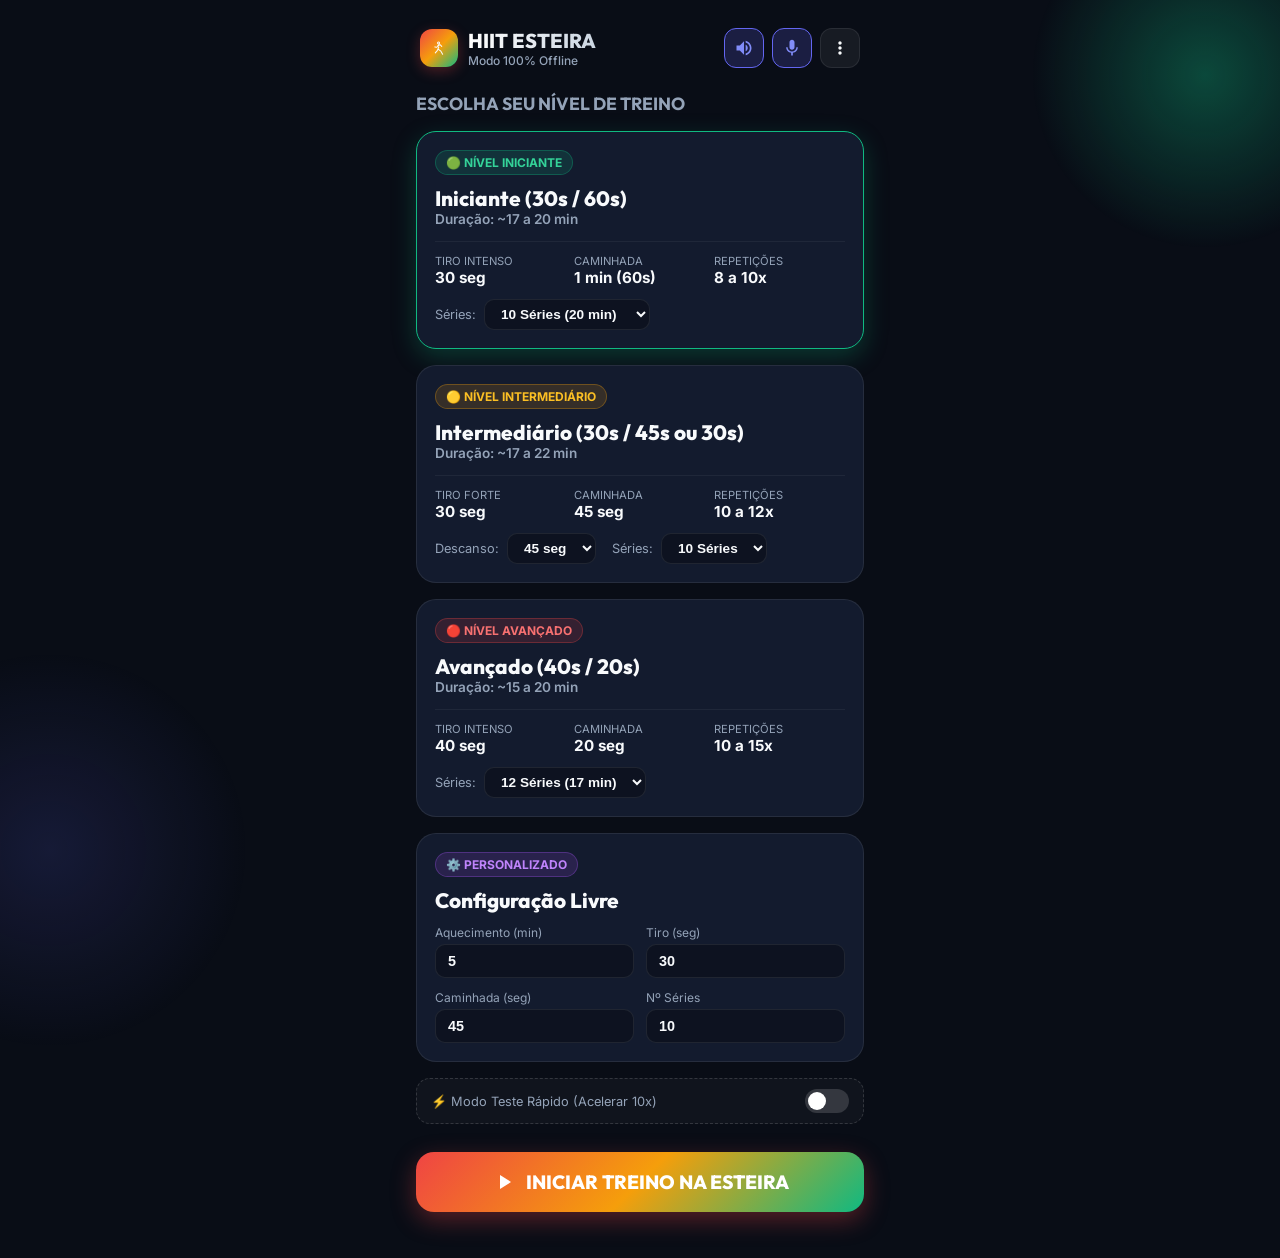
==== commit fc1389d3: "Add dedicated history screen and social media image sharing feature" ====
--- a/hiit_offline.html
+++ b/hiit_offline.html
@@ -3,7 +3,7 @@
 <head>
   <meta charset="UTF-8">
   <meta name="viewport" content="width=device-width, initial-scale=1.0, maximum-scale=1.0, user-scalable=no">
-  <title>HIIT na Esteira - Modo Offline</title>
+  <title>HIIT na Esteira - Modo 100% Offline</title>
   
   <meta name="theme-color" content="#0f172a">
   <meta name="mobile-web-app-capable" content="yes">
@@ -11,7 +11,6 @@
   <meta name="apple-mobile-web-app-status-bar-style" content="black-translucent">
   
   <style>
-    /* EMBEDDED STYLES FOR 100% OFFLINE SINGLE FILE USE */
     @import url('https://fonts.googleapis.com/css2?family=Outfit:wght@400;600;700;900&family=Inter:wght@400;500;600;700&display=swap');
 
     :root {
@@ -44,12 +43,7 @@
       --font-body: 'Inter', -apple-system, BlinkMacSystemFont, 'Segoe UI', Roboto, sans-serif;
     }
 
-    * {
-      box-sizing: border-box;
-      margin: 0;
-      padding: 0;
-      -webkit-tap-highlight-color: transparent;
-    }
+    * { box-sizing: border-box; margin: 0; padding: 0; -webkit-tap-highlight-color: transparent; }
 
     body {
       background-color: var(--bg-primary);
@@ -64,816 +58,178 @@
       position: relative;
     }
 
-    /* Background Glowing Orbs */
     .bg-glow-orb {
-      position: fixed;
-      width: 350px;
-      height: 350px;
-      border-radius: 50%;
+      position: fixed; width: 350px; height: 350px; border-radius: 50%;
       background: radial-gradient(circle, var(--current-phase-glow) 0%, rgba(0,0,0,0) 70%);
-      top: -100px;
-      right: -100px;
-      pointer-events: none;
-      z-index: 0;
-      transition: background 0.6s ease;
+      top: -100px; right: -100px; pointer-events: none; z-index: 0; transition: background 0.6s ease;
     }
 
     .bg-glow-orb-2 {
-      position: fixed;
-      width: 400px;
-      height: 400px;
-      border-radius: 50%;
+      position: fixed; width: 400px; height: 400px; border-radius: 50%;
       background: radial-gradient(circle, rgba(99, 102, 241, 0.15) 0%, rgba(0,0,0,0) 70%);
-      bottom: -150px;
-      left: -150px;
-      pointer-events: none;
-      z-index: 0;
+      bottom: -150px; left: -150px; pointer-events: none; z-index: 0;
     }
 
     #app-container {
-      width: 100%;
-      max-width: 480px;
-      min-height: 100vh;
-      display: flex;
-      flex-direction: column;
-      z-index: 1;
-      padding: 16px;
-      position: relative;
-    }
-
-    /* Header */
-    .app-header {
-      display: flex;
-      align-items: center;
-      justify-content: space-between;
-      padding: 12px 4px 20px 4px;
-    }
-
-    .brand {
-      display: flex;
-      align-items: center;
-      gap: 10px;
-    }
-
+      width: 100%; max-width: 480px; min-height: 100vh;
+      display: flex; flex-direction: column; z-index: 1; padding: 16px; position: relative;
+    }
+
+    .app-header { display: flex; align-items: center; justify-content: space-between; padding: 12px 4px 20px 4px; }
+    .brand { display: flex; align-items: center; gap: 10px; }
     .brand-icon {
-      width: 38px;
-      height: 38px;
-      background: linear-gradient(135deg, #ef4444, #f59e0b, #10b981);
-      border-radius: 12px;
-      display: flex;
-      align-items: center;
-      justify-content: center;
-      box-shadow: 0 4px 14px rgba(239, 68, 68, 0.3);
-    }
-
-    .brand-icon svg {
-      width: 22px;
-      height: 22px;
-      fill: #ffffff;
-    }
-
-    .brand-title h1 {
-      font-family: var(--font-heading);
-      font-size: 1.25rem;
-      font-weight: 800;
-      letter-spacing: -0.5px;
-      background: linear-gradient(90deg, #ffffff, #cbd5e1);
-      -webkit-background-clip: text;
-      -webkit-text-fill-color: transparent;
-    }
-
-    .brand-title p {
-      font-size: 0.75rem;
-      color: var(--text-muted);
-      font-weight: 500;
-    }
-
-    .header-actions {
-      display: flex;
-      gap: 8px;
-    }
+      width: 38px; height: 38px; background: linear-gradient(135deg, #ef4444, #f59e0b, #10b981);
+      border-radius: 12px; display: flex; align-items: center; justify-content: center; box-shadow: 0 4px 14px rgba(239, 68, 68, 0.3);
+    }
+    .brand-icon svg { width: 22px; height: 22px; fill: #ffffff; }
+    .brand-title h1 { font-family: var(--font-heading); font-size: 1.25rem; font-weight: 800; background: linear-gradient(90deg, #ffffff, #cbd5e1); -webkit-background-clip: text; -webkit-text-fill-color: transparent; }
+    .brand-title p { font-size: 0.75rem; color: var(--text-muted); font-weight: 500; }
+    .header-actions { display: flex; gap: 8px; }
 
     .icon-btn {
-      background: rgba(255, 255, 255, 0.06);
-      border: 1px solid var(--border-color);
-      color: var(--text-main);
-      width: 40px;
-      height: 40px;
-      border-radius: 12px;
-      display: flex;
-      align-items: center;
-      justify-content: center;
-      cursor: pointer;
-      transition: all 0.2s ease;
-    }
-
-    .icon-btn:hover, .icon-btn:active {
-      background: rgba(255, 255, 255, 0.12);
-      transform: scale(1.05);
-    }
-
-    .icon-btn svg {
-      width: 20px;
-      height: 20px;
-      fill: currentColor;
-    }
-
-    .icon-btn.active {
-      background: rgba(99, 102, 241, 0.2);
-      border-color: #6366f1;
-      color: #818cf8;
-    }
-
-    /* Screen Switcher Container */
-    .screen {
-      display: none;
-      flex-direction: column;
-      gap: 16px;
-      width: 100%;
-      animation: fadeIn 0.3s ease-out forwards;
-    }
-
-    .screen.active {
-      display: flex;
-    }
-
-    @keyframes fadeIn {
-      from { opacity: 0; transform: translateY(8px); }
-      to { opacity: 1; transform: translateY(0); }
-    }
-
-    .section-title {
-      font-family: var(--font-heading);
-      font-size: 1.1rem;
-      font-weight: 700;
-      color: var(--text-muted);
-      text-transform: uppercase;
-      letter-spacing: 0.5px;
-      margin-top: 4px;
-      margin-bottom: 2px;
-    }
-
-    .preset-card {
-      background: var(--bg-card);
-      border: 1px solid var(--border-color);
-      border-radius: 20px;
-      padding: 18px;
-      cursor: pointer;
-      transition: all 0.25s cubic-bezier(0.4, 0, 0.2, 1);
-      position: relative;
-      overflow: hidden;
-    }
-
-    .preset-card:hover {
-      background: var(--bg-card-hover);
-      border-color: rgba(255, 255, 255, 0.18);
-      transform: translateY(-2px);
-    }
-
-    .preset-card.selected {
-      border-color: var(--preset-theme-color, #6366f1);
-      box-shadow: 0 8px 24px var(--preset-glow, rgba(99, 102, 241, 0.25));
-    }
-
-    .preset-badge {
-      display: inline-flex;
-      align-items: center;
-      gap: 6px;
-      padding: 4px 10px;
-      border-radius: 20px;
-      font-size: 0.75rem;
-      font-weight: 700;
-      text-transform: uppercase;
-      letter-spacing: 0.5px;
-      margin-bottom: 10px;
-    }
-
+      background: rgba(255, 255, 255, 0.06); border: 1px solid var(--border-color); color: var(--text-main);
+      width: 40px; height: 40px; border-radius: 12px; display: flex; align-items: center; justify-content: center; cursor: pointer; transition: all 0.2s ease;
+    }
+    .icon-btn:hover { background: rgba(255, 255, 255, 0.12); transform: scale(1.05); }
+    .icon-btn svg { width: 20px; height: 20px; fill: currentColor; }
+    .icon-btn.active { background: rgba(99, 102, 241, 0.2); border-color: #6366f1; color: #818cf8; }
+
+    .screen { display: none; flex-direction: column; gap: 16px; width: 100%; animation: fadeIn 0.3s ease-out forwards; }
+    .screen.active { display: flex; }
+    @keyframes fadeIn { from { opacity: 0; transform: translateY(8px); } to { opacity: 1; transform: translateY(0); } }
+
+    .section-title { font-family: var(--font-heading); font-size: 1.1rem; font-weight: 700; color: var(--text-muted); text-transform: uppercase; margin-top: 4px; }
+    .preset-card { background: var(--bg-card); border: 1px solid var(--border-color); border-radius: 20px; padding: 18px; cursor: pointer; position: relative; overflow: hidden; }
+    .preset-card.selected { border-color: var(--preset-theme-color, #6366f1); box-shadow: 0 8px 24px var(--preset-glow, rgba(99, 102, 241, 0.25)); }
+    .preset-badge { display: inline-flex; align-items: center; gap: 6px; padding: 4px 10px; border-radius: 20px; font-size: 0.75rem; font-weight: 700; text-transform: uppercase; margin-bottom: 10px; }
     .badge-iniciante { background: rgba(16, 185, 129, 0.15); color: #34d399; border: 1px solid rgba(16, 185, 129, 0.3); }
     .badge-intermediario { background: rgba(245, 158, 11, 0.15); color: #fbbf24; border: 1px solid rgba(245, 158, 11, 0.3); }
     .badge-avancado { background: rgba(239, 68, 68, 0.15); color: #f87171; border: 1px solid rgba(239, 68, 68, 0.3); }
     .badge-custom { background: rgba(168, 85, 247, 0.15); color: #c084fc; border: 1px solid rgba(168, 85, 247, 0.3); }
 
-    .preset-header {
-      display: flex;
-      justify-content: space-between;
-      align-items: flex-start;
-    }
-
-    .preset-title {
-      font-family: var(--font-heading);
-      font-size: 1.3rem;
-      font-weight: 800;
-      margin-bottom: 4px;
-    }
-
-    .preset-time {
-      font-size: 0.85rem;
-      color: var(--text-muted);
-      font-weight: 600;
-    }
-
-    .preset-details {
-      display: grid;
-      grid-template-columns: repeat(3, 1fr);
-      gap: 8px;
-      margin-top: 14px;
-      padding-top: 12px;
-      border-top: 1px solid rgba(255, 255, 255, 0.05);
-    }
-
-    .detail-item {
-      display: flex;
-      flex-direction: column;
-    }
-
-    .detail-item span:first-child {
-      font-size: 0.7rem;
-      color: var(--text-muted);
-      text-transform: uppercase;
-    }
-
-    .detail-item span:last-child {
-      font-size: 0.95rem;
-      font-weight: 700;
-      color: var(--text-main);
-    }
-
-    .preset-options {
-      margin-top: 12px;
-      display: flex;
-      gap: 8px;
-      align-items: center;
-    }
-
-    .preset-options label {
-      font-size: 0.8rem;
-      color: var(--text-muted);
-      font-weight: 500;
-    }
-
-    .preset-options select {
-      background: rgba(0, 0, 0, 0.3);
-      border: 1px solid var(--border-color);
-      color: var(--text-main);
-      padding: 6px 12px;
-      border-radius: 10px;
-      font-size: 0.85rem;
-      font-weight: 600;
-      outline: none;
-      cursor: pointer;
-    }
-
-    .custom-form {
-      display: grid;
-      grid-template-columns: 1fr 1fr;
-      gap: 12px;
-      margin-top: 12px;
-    }
-
-    .input-group {
-      display: flex;
-      flex-direction: column;
-      gap: 4px;
-    }
-
-    .input-group label {
-      font-size: 0.75rem;
-      color: var(--text-muted);
-    }
-
-    .input-group input {
-      background: rgba(0, 0, 0, 0.3);
-      border: 1px solid var(--border-color);
-      color: var(--text-main);
-      padding: 8px 12px;
-      border-radius: 10px;
-      font-size: 0.9rem;
-      font-weight: 600;
-    }
+    .preset-header { display: flex; justify-content: space-between; align-items: flex-start; }
+    .preset-title { font-family: var(--font-heading); font-size: 1.3rem; font-weight: 800; }
+    .preset-time { font-size: 0.85rem; color: var(--text-muted); font-weight: 600; }
+    .preset-details { display: grid; grid-template-columns: repeat(3, 1fr); gap: 8px; margin-top: 14px; padding-top: 12px; border-top: 1px solid rgba(255, 255, 255, 0.05); }
+    .detail-item { display: flex; flex-direction: column; }
+    .detail-item span:first-child { font-size: 0.7rem; color: var(--text-muted); text-transform: uppercase; }
+    .detail-item span:last-child { font-size: 0.95rem; font-weight: 700; color: var(--text-main); }
+    .preset-options { margin-top: 12px; display: flex; gap: 8px; align-items: center; }
+    .preset-options label { font-size: 0.8rem; color: var(--text-muted); }
+    .preset-options select { background: rgba(0, 0, 0, 0.3); border: 1px solid var(--border-color); color: var(--text-main); padding: 6px 12px; border-radius: 10px; font-size: 0.85rem; font-weight: 600; }
+    .custom-form { display: grid; grid-template-columns: 1fr 1fr; gap: 12px; margin-top: 12px; }
+    .input-group { display: flex; flex-direction: column; gap: 4px; }
+    .input-group label { font-size: 0.75rem; color: var(--text-muted); }
+    .input-group input { background: rgba(0, 0, 0, 0.3); border: 1px solid var(--border-color); color: var(--text-main); padding: 8px 12px; border-radius: 10px; font-size: 0.9rem; font-weight: 600; }
 
     .btn-primary {
-      width: 100%;
-      padding: 18px;
-      border-radius: 18px;
-      border: none;
-      background: linear-gradient(135deg, #ef4444, #f59e0b, #10b981);
-      color: #ffffff;
-      font-family: var(--font-heading);
-      font-size: 1.2rem;
-      font-weight: 800;
-      letter-spacing: 0.5px;
-      cursor: pointer;
-      box-shadow: 0 8px 24px rgba(239, 68, 68, 0.35);
-      transition: all 0.2s ease;
-      display: flex;
-      align-items: center;
-      justify-content: center;
-      gap: 10px;
-      margin-top: 12px;
-      margin-bottom: 30px;
-    }
-
-    .btn-primary:hover, .btn-primary:active {
-      transform: translateY(-2px) scale(1.01);
-      box-shadow: 0 12px 30px rgba(239, 68, 68, 0.5);
-    }
-
-    .quick-test-bar {
-      display: flex;
-      align-items: center;
-      justify-content: space-between;
-      background: rgba(255, 255, 255, 0.03);
-      border: 1px dashed rgba(255, 255, 255, 0.15);
-      padding: 10px 14px;
-      border-radius: 14px;
-      font-size: 0.8rem;
-      color: var(--text-muted);
-    }
-
-    .switch {
-      position: relative;
-      display: inline-block;
-      width: 44px;
-      height: 24px;
-    }
-
-    .switch input {
-      opacity: 0;
-      width: 0;
-      height: 0;
-    }
-
-    .slider {
-      position: absolute;
-      cursor: pointer;
-      top: 0; left: 0; right: 0; bottom: 0;
-      background-color: rgba(255,255,255,0.15);
-      transition: .3s;
-      border-radius: 24px;
-    }
-
-    .slider:before {
-      position: absolute;
-      content: "";
-      height: 18px;
-      width: 18px;
-      left: 3px;
-      bottom: 3px;
-      background-color: white;
-      transition: .3s;
-      border-radius: 50%;
-    }
-
-    input:checked + .slider {
-      background-color: #6366f1;
-    }
-
-    input:checked + .slider:before {
-      transform: translateX(20px);
-    }
+      width: 100%; padding: 18px; border-radius: 18px; border: none;
+      background: linear-gradient(135deg, #ef4444, #f59e0b, #10b981); color: #ffffff;
+      font-family: var(--font-heading); font-size: 1.2rem; font-weight: 800; cursor: pointer;
+      box-shadow: 0 8px 24px rgba(239, 68, 68, 0.35); transition: all 0.2s ease; display: flex; align-items: center; justify-content: center; gap: 10px; margin-top: 12px; margin-bottom: 30px;
+    }
+    .btn-secondary {
+      width: 100%; padding: 14px; border-radius: 16px; border: 1px solid var(--border-color);
+      background: rgba(255, 255, 255, 0.05); color: var(--text-main); font-family: var(--font-heading); font-size: 0.95rem; font-weight: 700; cursor: pointer; display: flex; align-items: center; justify-content: center; gap: 8px;
+    }
+
+    .quick-test-bar { display: flex; align-items: center; justify-content: space-between; background: rgba(255, 255, 255, 0.03); border: 1px dashed rgba(255, 255, 255, 0.15); padding: 10px 14px; border-radius: 14px; font-size: 0.8rem; color: var(--text-muted); }
+    .switch { position: relative; display: inline-block; width: 44px; height: 24px; }
+    .switch input { opacity: 0; width: 0; height: 0; }
+    .slider { position: absolute; cursor: pointer; top: 0; left: 0; right: 0; bottom: 0; background-color: rgba(255,255,255,0.15); transition: .3s; border-radius: 24px; }
+    .slider:before { position: absolute; content: ""; height: 18px; width: 18px; left: 3px; bottom: 3px; background-color: white; transition: .3s; border-radius: 50%; }
+    input:checked + .slider { background-color: #6366f1; }
+    input:checked + .slider:before { transform: translateX(20px); }
 
     /* Active Workout */
-    .active-workout-wrapper {
-      display: flex;
-      flex-direction: column;
-      align-items: center;
-      gap: 16px;
-      width: 100%;
-    }
-
-    .phase-banner {
-      width: 100%;
-      padding: 14px 20px;
-      border-radius: 16px;
-      background: var(--current-phase-color);
-      color: #ffffff;
-      display: flex;
-      align-items: center;
-      justify-content: space-between;
-      box-shadow: 0 8px 24px var(--current-phase-glow);
-      transition: all 0.5s cubic-bezier(0.4, 0, 0.2, 1);
-    }
-
-    .phase-info {
-      display: flex;
-      align-items: center;
-      gap: 12px;
-    }
-
-    .phase-icon {
-      font-size: 1.8rem;
-    }
-
-    .phase-title-text {
-      font-family: var(--font-heading);
-      font-size: 1.25rem;
-      font-weight: 800;
-      text-transform: uppercase;
-      letter-spacing: 0.5px;
-    }
-
-    .phase-subtext {
-      font-size: 0.8rem;
-      opacity: 0.9;
-      font-weight: 500;
-    }
-
-    .round-pill {
-      background: rgba(0, 0, 0, 0.25);
-      padding: 6px 12px;
-      border-radius: 20px;
-      font-size: 0.85rem;
-      font-weight: 800;
-      letter-spacing: 0.5px;
-    }
-
-    .timer-container {
-      position: relative;
-      width: 270px;
-      height: 270px;
-      display: flex;
-      align-items: center;
-      justify-content: center;
-      margin: 10px 0;
-    }
-
-    .progress-ring {
-      transform: rotate(-90deg);
-      width: 100%;
-      height: 100%;
-    }
-
-    .progress-ring-bg {
-      stroke: rgba(255, 255, 255, 0.08);
-      stroke-width: 12;
-    }
-
-    .progress-ring-circle {
-      stroke: var(--current-phase-color);
-      stroke-width: 14;
-      stroke-dasharray: 754;
-      stroke-dashoffset: 0;
-      stroke-linecap: round;
-      transition: stroke-dashoffset 0.3s linear, stroke 0.5s ease;
-      filter: drop-shadow(0px 0px 10px var(--current-phase-color));
-    }
-
-    .timer-inner {
-      position: absolute;
-      display: flex;
-      flex-direction: column;
-      align-items: center;
-      justify-content: center;
-      text-align: center;
-    }
-
-    .time-remaining {
-      font-family: var(--font-heading);
-      font-size: 4.8rem;
-      font-weight: 900;
-      line-height: 1;
-      letter-spacing: -2px;
-      color: #ffffff;
-      text-shadow: 0 4px 20px var(--current-phase-glow);
-    }
-
-    .time-label {
-      font-size: 0.85rem;
-      color: var(--text-muted);
-      font-weight: 600;
-      text-transform: uppercase;
-      letter-spacing: 1px;
-      margin-top: 6px;
-    }
-
-    .workout-stats-row {
-      display: grid;
-      grid-template-columns: repeat(3, 1fr);
-      gap: 10px;
-      width: 100%;
-    }
-
-    .stat-box {
-      background: var(--bg-card);
-      border: 1px solid var(--border-color);
-      border-radius: 14px;
-      padding: 12px;
-      text-align: center;
-    }
-
-    .stat-value {
-      font-family: var(--font-heading);
-      font-size: 1.2rem;
-      font-weight: 800;
-      color: var(--text-main);
-    }
-
-    .stat-title {
-      font-size: 0.7rem;
-      color: var(--text-muted);
-      text-transform: uppercase;
-      margin-top: 2px;
-    }
-
-    .control-buttons-row {
-      display: flex;
-      gap: 12px;
-      width: 100%;
-      margin-top: 8px;
-    }
-
-    .btn-ctrl {
-      flex: 1;
-      height: 64px;
-      border-radius: 18px;
-      border: none;
-      font-family: var(--font-heading);
-      font-size: 1.1rem;
-      font-weight: 800;
-      cursor: pointer;
-      display: flex;
-      align-items: center;
-      justify-content: center;
-      gap: 8px;
-      transition: all 0.2s ease;
-    }
-
-    .btn-ctrl svg {
-      width: 24px;
-      height: 24px;
-      fill: currentColor;
-    }
-
-    .btn-pause {
-      background: rgba(245, 158, 11, 0.2);
-      border: 1px solid #f59e0b;
-      color: #fbbf24;
-    }
-
-    .btn-pause:hover, .btn-pause:active {
-      background: #f59e0b;
-      color: #000;
-    }
-
-    .btn-resume {
-      background: linear-gradient(135deg, #10b981, #059669);
-      color: #ffffff;
-      box-shadow: 0 6px 20px rgba(16, 185, 129, 0.3);
-    }
-
-    .btn-skip {
-      background: rgba(255, 255, 255, 0.08);
-      border: 1px solid var(--border-color);
-      color: var(--text-main);
-      flex: 0 0 64px;
-    }
-
-    .btn-skip:hover {
-      background: rgba(255, 255, 255, 0.15);
-    }
-
-    .btn-stop {
-      background: rgba(239, 68, 68, 0.15);
-      border: 1px solid rgba(239, 68, 68, 0.3);
-      color: #f87171;
-      flex: 0 0 64px;
-    }
-
-    .btn-stop:hover {
-      background: #ef4444;
-      color: #ffffff;
-    }
-
-    .treadmill-tip-box {
-      width: 100%;
-      background: rgba(255, 255, 255, 0.04);
-      border-left: 4px solid var(--current-phase-color);
-      border-radius: 12px;
-      padding: 12px 14px;
-      font-size: 0.82rem;
-      color: var(--text-muted);
-      line-height: 1.4;
-      display: flex;
-      align-items: center;
-      gap: 10px;
-    }
-
-    .treadmill-tip-box svg {
-      width: 20px;
-      height: 20px;
-      fill: var(--current-phase-color);
-      flex-shrink: 0;
-    }
+    .active-workout-wrapper { display: flex; flex-direction: column; align-items: center; gap: 16px; width: 100%; }
+    .phase-banner { width: 100%; padding: 14px 20px; border-radius: 16px; background: var(--current-phase-color); color: #ffffff; display: flex; align-items: center; justify-content: space-between; box-shadow: 0 8px 24px var(--current-phase-glow); }
+    .phase-info { display: flex; align-items: center; gap: 12px; }
+    .phase-icon { font-size: 1.8rem; }
+    .phase-title-text { font-family: var(--font-heading); font-size: 1.25rem; font-weight: 800; text-transform: uppercase; }
+    .phase-subtext { font-size: 0.8rem; opacity: 0.9; }
+    .round-pill { background: rgba(0, 0, 0, 0.25); padding: 6px 12px; border-radius: 20px; font-size: 0.85rem; font-weight: 800; }
+    .timer-container { position: relative; width: 270px; height: 270px; display: flex; align-items: center; justify-content: center; margin: 10px 0; }
+    .progress-ring { transform: rotate(-90deg); width: 100%; height: 100%; }
+    .progress-ring-bg { stroke: rgba(255, 255, 255, 0.08); stroke-width: 12; }
+    .progress-ring-circle { stroke: var(--current-phase-color); stroke-width: 14; stroke-dasharray: 754; stroke-dashoffset: 0; stroke-linecap: round; transition: stroke-dashoffset 0.3s linear; }
+    .timer-inner { position: absolute; display: flex; flex-direction: column; align-items: center; text-align: center; }
+    .time-remaining { font-family: var(--font-heading); font-size: 4.8rem; font-weight: 900; line-height: 1; color: #ffffff; }
+    .time-label { font-size: 0.85rem; color: var(--text-muted); font-weight: 600; text-transform: uppercase; margin-top: 6px; }
+    .workout-stats-row { display: grid; grid-template-columns: repeat(3, 1fr); gap: 10px; width: 100%; }
+    .stat-box { background: var(--bg-card); border: 1px solid var(--border-color); border-radius: 14px; padding: 12px; text-align: center; }
+    .stat-value { font-family: var(--font-heading); font-size: 1.2rem; font-weight: 800; color: var(--text-main); }
+    .stat-title { font-size: 0.7rem; color: var(--text-muted); text-transform: uppercase; }
+    .control-buttons-row { display: flex; gap: 12px; width: 100%; margin-top: 8px; }
+    .btn-ctrl { flex: 1; height: 64px; border-radius: 18px; border: none; font-family: var(--font-heading); font-size: 1.1rem; font-weight: 800; cursor: pointer; display: flex; align-items: center; justify-content: center; gap: 8px; }
+    .btn-ctrl svg { width: 24px; height: 24px; fill: currentColor; }
+    .btn-pause { background: rgba(245, 158, 11, 0.2); border: 1px solid #f59e0b; color: #fbbf24; }
+    .btn-resume { background: linear-gradient(135deg, #10b981, #059669); color: #ffffff; }
+    .btn-skip { background: rgba(255, 255, 255, 0.08); border: 1px solid var(--border-color); color: var(--text-main); flex: 0 0 64px; }
+    .btn-stop { background: rgba(239, 68, 68, 0.15); border: 1px solid rgba(239, 68, 68, 0.3); color: #f87171; flex: 0 0 64px; }
+    .treadmill-tip-box { width: 100%; background: rgba(255, 255, 255, 0.04); border-left: 4px solid var(--current-phase-color); border-radius: 12px; padding: 12px 14px; font-size: 0.82rem; color: var(--text-muted); display: flex; align-items: center; gap: 10px; }
+    .treadmill-tip-box svg { width: 20px; height: 20px; fill: var(--current-phase-color); flex-shrink: 0; }
 
     /* Summary Card */
-    .congrats-card {
-      background: var(--bg-card);
-      border: 1px solid var(--border-color);
-      border-radius: 24px;
-      padding: 24px;
-      text-align: center;
-      display: flex;
-      flex-direction: column;
-      align-items: center;
-      gap: 16px;
-    }
-
-    .trophy-icon {
-      width: 72px;
-      height: 72px;
-      background: linear-gradient(135deg, #f59e0b, #eab308);
-      border-radius: 50%;
-      display: flex;
-      align-items: center;
-      justify-content: center;
-      box-shadow: 0 10px 25px rgba(245, 158, 11, 0.4);
-    }
-
-    .trophy-icon svg {
-      width: 38px;
-      height: 38px;
-      fill: #ffffff;
-    }
-
-    .congrats-title {
-      font-family: var(--font-heading);
-      font-size: 1.8rem;
-      font-weight: 900;
-      color: var(--text-main);
-    }
-
-    .congrats-subtitle {
-      font-size: 0.9rem;
-      color: var(--text-muted);
-    }
-
-    .summary-grid {
-      display: grid;
-      grid-template-columns: 1fr 1fr;
-      gap: 12px;
-      width: 100%;
-    }
-
-    .summary-item {
-      background: rgba(0, 0, 0, 0.25);
-      border-radius: 14px;
-      padding: 12px;
-      text-align: center;
-    }
-
-    .summary-val {
-      font-family: var(--font-heading);
-      font-size: 1.4rem;
-      font-weight: 800;
-      color: #10b981;
-    }
-
-    .summary-lbl {
-      font-size: 0.75rem;
-      color: var(--text-muted);
-    }
-
-    /* Dropdown Header Menu */
-    .dropdown-wrapper {
-      position: relative;
-    }
-
-    .dropdown-menu {
-      position: absolute;
-      top: calc(100% + 8px);
-      right: 0;
-      width: 210px;
-      background: #1e293b;
-      border: 1px solid rgba(255, 255, 255, 0.12);
-      border-radius: 16px;
-      padding: 8px;
-      box-shadow: 0 10px 30px rgba(0, 0, 0, 0.5);
-      backdrop-filter: blur(12px);
-      display: none;
-      flex-direction: column;
-      gap: 4px;
-      z-index: 300;
-    }
-
-    .dropdown-menu.active {
-      display: flex;
-    }
-
-    .dropdown-item {
-      display: flex;
-      align-items: center;
-      gap: 10px;
-      padding: 12px 14px;
-      border: none;
-      background: none;
-      color: var(--text-main);
-      font-family: var(--font-body);
-      font-size: 0.88rem;
-      font-weight: 600;
-      border-radius: 10px;
-      cursor: pointer;
-      width: 100%;
-      text-align: left;
-      transition: all 0.2s ease;
-    }
-
-    .dropdown-item:hover, .dropdown-item:active {
-      background: rgba(255, 255, 255, 0.08);
-      color: #818cf8;
-    }
-
-    .dropdown-item svg {
-      width: 20px;
-      height: 20px;
-      fill: currentColor;
-      flex-shrink: 0;
-    }
+    .congrats-card { background: var(--bg-card); border: 1px solid var(--border-color); border-radius: 24px; padding: 24px; text-align: center; display: flex; flex-direction: column; align-items: center; gap: 16px; }
+    .trophy-icon { width: 72px; height: 72px; background: linear-gradient(135deg, #f59e0b, #eab308); border-radius: 50%; display: flex; align-items: center; justify-content: center; }
+    .trophy-icon svg { width: 38px; height: 38px; fill: #ffffff; }
+    .congrats-title { font-family: var(--font-heading); font-size: 1.8rem; font-weight: 900; }
+    .congrats-subtitle { font-size: 0.9rem; color: var(--text-muted); }
+    .summary-grid { display: grid; grid-template-columns: 1fr 1fr; gap: 12px; width: 100%; }
+    .summary-item { background: rgba(0, 0, 0, 0.25); border-radius: 14px; padding: 12px; text-align: center; }
+    .summary-val { font-family: var(--font-heading); font-size: 1.4rem; font-weight: 800; color: #10b981; }
+    .summary-lbl { font-size: 0.75rem; color: var(--text-muted); }
+    .summary-actions { display: flex; flex-direction: column; gap: 8px; width: 100%; }
+
+    /* Header Dropdown */
+    .dropdown-wrapper { position: relative; }
+    .dropdown-menu { position: absolute; top: calc(100% + 8px); right: 0; width: 210px; background: #1e293b; border: 1px solid rgba(255, 255, 255, 0.12); border-radius: 16px; padding: 8px; display: none; flex-direction: column; gap: 4px; z-index: 300; }
+    .dropdown-menu.active { display: flex; }
+    .dropdown-item { display: flex; align-items: center; gap: 10px; padding: 12px 14px; border: none; background: none; color: var(--text-main); font-family: var(--font-body); font-size: 0.88rem; font-weight: 600; border-radius: 10px; cursor: pointer; width: 100%; text-align: left; }
+    .dropdown-item:hover { background: rgba(255, 255, 255, 0.08); color: #818cf8; }
+    .dropdown-item svg { width: 20px; height: 20px; fill: currentColor; }
+
+    /* Dedicated History Screen */
+    .history-screen-header { display: flex; align-items: center; gap: 14px; margin-bottom: 8px; }
+    .history-screen-title { font-family: var(--font-heading); font-size: 1.4rem; font-weight: 900; }
+    .history-screen-sub { font-size: 0.8rem; color: var(--text-muted); }
+    .history-totals-grid { display: grid; grid-template-columns: repeat(3, 1fr); gap: 10px; margin-bottom: 14px; }
+    .total-card { background: var(--bg-card); border: 1px solid var(--border-color); border-radius: 16px; padding: 14px 10px; text-align: center; }
+    .total-val { font-family: var(--font-heading); font-size: 1.3rem; font-weight: 900; color: #10b981; }
+    .total-lbl { font-size: 0.68rem; color: var(--text-muted); text-transform: uppercase; margin-top: 2px; }
+    .history-actions-bar { display: flex; align-items: center; justify-content: space-between; margin-bottom: 10px; font-size: 0.85rem; font-weight: 700; color: var(--text-muted); text-transform: uppercase; }
+    .btn-text-danger { background: none; border: none; color: #f87171; font-size: 0.78rem; font-weight: 600; cursor: pointer; padding: 4px 8px; }
+    .history-cards-container { display: flex; flex-direction: column; gap: 12px; }
+    .history-card-item { background: var(--bg-card); border: 1px solid var(--border-color); border-radius: 18px; padding: 16px; display: flex; flex-direction: column; gap: 10px; }
+    .history-card-top { display: flex; justify-content: space-between; align-items: center; }
+    .history-card-date { font-size: 0.78rem; color: var(--text-muted); }
+    .history-card-body { display: grid; grid-template-columns: repeat(3, 1fr); gap: 8px; background: rgba(0, 0, 0, 0.25); padding: 10px; border-radius: 12px; text-align: center; }
+    .card-stat-val { font-family: var(--font-heading); font-size: 1.1rem; font-weight: 800; }
+    .card-stat-lbl { font-size: 0.68rem; color: var(--text-muted); text-transform: uppercase; }
+    .history-card-footer { display: flex; justify-content: flex-end; }
+    .btn-share-mini { background: rgba(139, 92, 246, 0.15); border: 1px solid rgba(139, 92, 246, 0.3); color: #c084fc; padding: 6px 14px; border-radius: 10px; font-size: 0.8rem; font-weight: 700; cursor: pointer; display: flex; align-items: center; gap: 6px; }
 
     /* Modals */
-    .modal-overlay {
-      position: fixed;
-      top: 0; left: 0; right: 0; bottom: 0;
-      background: rgba(0, 0, 0, 0.75);
-      backdrop-filter: blur(8px);
-      z-index: 200;
-      display: none;
-      align-items: center;
-      justify-content: center;
-      padding: 20px;
-    }
-
-    .modal-overlay.active {
-      display: flex;
-    }
-
-    .modal-content {
-      background: var(--bg-card);
-      border: 1px solid var(--border-color);
-      border-radius: 24px;
-      width: 100%;
-      max-width: 440px;
-      max-height: 85vh;
-      overflow-y: auto;
-      padding: 20px;
-      position: relative;
-      display: flex;
-      flex-direction: column;
-      gap: 16px;
-    }
-
-    .modal-header {
-      display: flex;
-      justify-content: space-between;
-      align-items: center;
-      padding-bottom: 10px;
-      border-bottom: 1px solid var(--border-color);
-    }
-
-    .modal-title {
-      font-family: var(--font-heading);
-      font-size: 1.3rem;
-      font-weight: 800;
-    }
-
-    .tip-card {
-      background: rgba(255, 255, 255, 0.03);
-      border: 1px solid rgba(255, 255, 255, 0.06);
-      border-radius: 14px;
-      padding: 14px;
-      display: flex;
-      gap: 12px;
-      align-items: flex-start;
-    }
-
+    .modal-overlay { position: fixed; top: 0; left: 0; right: 0; bottom: 0; background: rgba(0, 0, 0, 0.75); backdrop-filter: blur(8px); z-index: 200; display: none; align-items: center; justify-content: center; padding: 20px; }
+    .modal-overlay.active { display: flex; }
+    .modal-content { background: var(--bg-card); border: 1px solid var(--border-color); border-radius: 24px; width: 100%; max-width: 440px; max-height: 85vh; overflow-y: auto; padding: 20px; display: flex; flex-direction: column; gap: 16px; }
+    .modal-header { display: flex; justify-content: space-between; align-items: center; padding-bottom: 10px; border-bottom: 1px solid var(--border-color); }
+    .modal-title { font-family: var(--font-heading); font-size: 1.3rem; font-weight: 800; }
+    .tip-card { background: rgba(255, 255, 255, 0.03); border: 1px solid rgba(255, 255, 255, 0.06); border-radius: 14px; padding: 14px; display: flex; gap: 12px; }
     .tip-icon { font-size: 1.4rem; }
     .tip-text h4 { font-size: 0.95rem; font-weight: 700; margin-bottom: 4px; }
-    .tip-text p { font-size: 0.8rem; color: var(--text-muted); line-height: 1.4; }
-
-    .history-list { display: flex; flex-direction: column; gap: 8px; }
-    .history-item {
-      background: rgba(0, 0, 0, 0.25);
-      border: 1px solid var(--border-color);
-      border-radius: 12px;
-      padding: 12px 14px;
-      display: flex;
-      justify-content: space-between;
-      align-items: center;
-    }
-    .history-info { display: flex; flex-direction: column; }
-    .history-name { font-weight: 700; font-size: 0.9rem; }
-    .history-date { font-size: 0.75rem; color: var(--text-muted); }
-    .history-meta { font-family: var(--font-heading); font-weight: 800; font-size: 1rem; color: #10b981; }
-    .empty-history { text-align: center; padding: 24px; color: var(--text-muted); font-size: 0.9rem; }
+    .tip-text p { font-size: 0.8rem; color: var(--text-muted); }
+    .canvas-preview-box { display: flex; justify-content: center; margin: 10px 0; }
   </style>
 </head>
 <body>
 
-  <div class="bg-glow-orb" id="bgGlowOrb"></div>
+  <div class="bg-glow-orb"></div>
   <div class="bg-glow-orb-2"></div>
 
   <div id="app-container">
     
-    <!-- App Header -->
     <header class="app-header">
       <div class="brand">
         <div class="brand-icon">
@@ -888,18 +244,18 @@
       </div>
 
       <div class="header-actions">
-        <button id="btnToggleAudio" class="icon-btn active" title="Alternar Bips Sonoros">
+        <button id="btnToggleAudio" class="icon-btn active" title="Alternar Bips">
           <svg id="iconAudioOn" viewBox="0 0 24 24"><path d="M3 9v6h4l5 5V4L7 9H3zm13.5 3c0-1.77-1.02-3.29-2.5-4.03v8.05c1.48-.73 2.5-2.25 2.5-4.02zM14 3.23v2.06c2.89.86 5 3.54 5 6.71s-2.11 5.85-5 6.71v2.06c4.01-.91 7-4.49 7-8.77s-2.99-7.86-7-8.77z"/></svg>
           <svg id="iconAudioOff" viewBox="0 0 24 24" style="display:none;"><path d="M16.5 12c0-1.77-1.02-3.29-2.5-4.03v2.21l2.45 2.45c.03-.2.05-.41.05-.63zm2.5 0c0 .94-.2 1.82-.54 2.64l1.51 1.51C20.63 14.91 21 13.5 21 12c0-4.28-2.99-7.86-7-8.77v2.06c2.89.86 5 3.54 5 6.71zM4.27 3L3 4.27 7.73 9H3v6h4l5 5v-6.73l4.25 4.25c-.67.52-1.42.93-2.25 1.18v2.06c1.38-.31 2.63-.95 3.69-1.81L19.73 21 21 19.73 4.27 3zM12 4L9.91 6.09 12 8.18V4z"/></svg>
         </button>
 
-        <button id="btnToggleVoice" class="icon-btn active" title="Alternar Voz em Português">
+        <button id="btnToggleVoice" class="icon-btn active" title="Alternar Voz">
           <svg id="iconVoiceOn" viewBox="0 0 24 24"><path d="M12 14c1.66 0 3-1.34 3-3V5c0-1.66-1.34-3-3-3S9 3.34 9 5v6c0 1.66 1.34 3 3 3zm5.3-3c0 3-2.54 5.1-5.3 5.1S6.7 14 6.7 11H5c0 3.41 2.72 6.23 6 6.72V21h2v-3.28c3.28-.48 6-3.3 6-6.72h-1.7z"/></svg>
           <svg id="iconVoiceOff" viewBox="0 0 24 24" style="display:none;"><path d="M19 11h-1.7c0 .74-.16 1.43-.43 2.05l1.23 1.23c.56-.98.9-2.09.9-3.28zm-4.02.17c0-.06.02-.11.02-.17V5c0-1.66-1.34-3-3-3S9 3.34 9 5v.18l5.98 5.99zM4.27 3L3 4.27l6 6V11c0 1.66 1.34 3 3 3 .23 0 .44-.03.65-.08l1.66 1.66c-.71.27-1.48.42-2.31.42-2.76 0-5.3-2.1-5.3-5.1H5c0 3.41 2.72 6.23 6 6.72V21h2v-3.28c1.81-.26 3.44-1.15 4.63-2.47L19.73 21 21 19.73 4.27 3z"/></svg>
         </button>
 
         <div class="dropdown-wrapper">
-          <button id="btnMenuDots" class="icon-btn" title="Menu de Opções">
+          <button id="btnMenuDots" class="icon-btn" title="Menu">
             <svg viewBox="0 0 24 24"><path d="M12 8c1.1 0 2-.9 2-2s-.9-2-2-2-2 .9-2 2 .9 2 2 2zm0 2c-1.1 0-2 .9-2 2s.9 2 2 2 2-.9 2-2-.9-2-2-2zm0 6c-1.1 0-2 .9-2 2s.9 2 2 2 2-.9 2-2-.9-2-2-2z"/></svg>
           </button>
           
@@ -921,17 +277,14 @@
       </div>
     </header>
 
-    <!-- SCREEN 1: SELECTION -->
+    <!-- SCREEN 1 -->
     <main id="screenSelect" class="screen active">
       <div class="section-title">Escolha seu Nível de Treino</div>
 
       <div class="preset-card selected" id="cardIniciante" data-preset="iniciante" style="--preset-theme-color: #10b981; --preset-glow: rgba(16, 185, 129, 0.25);">
         <div class="preset-badge badge-iniciante">🟢 Nível Iniciante</div>
         <div class="preset-header">
-          <div>
-            <div class="preset-title">Iniciante (30s / 60s)</div>
-            <div class="preset-time">Duração total: ~17 a 20 minutos</div>
-          </div>
+          <div><div class="preset-title">Iniciante (30s / 60s)</div><div class="preset-time">Duração: ~17 a 20 min</div></div>
         </div>
         <div class="preset-details">
           <div class="detail-item"><span>Tiro Intenso</span><span>30 seg</span></div>
@@ -939,7 +292,7 @@
           <div class="detail-item"><span>Repetições</span><span>8 a 10x</span></div>
         </div>
         <div class="preset-options">
-          <label for="repsIniciante">Repetições:</label>
+          <label for="repsIniciante">Séries:</label>
           <select id="repsIniciante" onclick="event.stopPropagation()">
             <option value="8">8 Séries (17 min)</option>
             <option value="9">9 Séries (18.5 min)</option>
@@ -951,10 +304,7 @@
       <div class="preset-card" id="cardIntermediario" data-preset="intermediario" style="--preset-theme-color: #f59e0b; --preset-glow: rgba(245, 158, 11, 0.25);">
         <div class="preset-badge badge-intermediario">🟡 Nível Intermediário</div>
         <div class="preset-header">
-          <div>
-            <div class="preset-title">Intermediário (30s / 45s ou 30s)</div>
-            <div class="preset-time">Duração total: ~17 a 22 minutos</div>
-          </div>
+          <div><div class="preset-title">Intermediário (30s / 45s ou 30s)</div><div class="preset-time">Duração: ~17 a 22 min</div></div>
         </div>
         <div class="preset-details">
           <div class="detail-item"><span>Tiro Forte</span><span>30 seg</span></div>
@@ -964,10 +314,9 @@
         <div class="preset-options">
           <label for="restIntermediario">Descanso:</label>
           <select id="restIntermediario" onclick="event.stopPropagation()">
-            <option value="45" selected>45 segundos</option>
-            <option value="30">30 segundos</option>
+            <option value="45" selected>45 seg</option>
+            <option value="30">30 seg</option>
           </select>
-
           <label for="repsIntermediario" style="margin-left: 8px;">Séries:</label>
           <select id="repsIntermediario" onclick="event.stopPropagation()">
             <option value="10" selected>10 Séries</option>
@@ -980,10 +329,7 @@
       <div class="preset-card" id="cardAvancado" data-preset="avancado" style="--preset-theme-color: #ef4444; --preset-glow: rgba(239, 68, 68, 0.25);">
         <div class="preset-badge badge-avancado">🔴 Nível Avançado</div>
         <div class="preset-header">
-          <div>
-            <div class="preset-title">Avançado (40s / 20s)</div>
-            <div class="preset-time">Duração total: ~15 a 20 minutos</div>
-          </div>
+          <div><div class="preset-title">Avançado (40s / 20s)</div><div class="preset-time">Duração: ~15 a 20 min</div></div>
         </div>
         <div class="preset-details">
           <div class="detail-item"><span>Tiro Intenso</span><span>40 seg</span></div>
@@ -991,7 +337,7 @@
           <div class="detail-item"><span>Repetições</span><span>10 a 15x</span></div>
         </div>
         <div class="preset-options">
-          <label for="repsAvancado">Repetições:</label>
+          <label for="repsAvancado">Séries:</label>
           <select id="repsAvancado" onclick="event.stopPropagation()">
             <option value="10">10 Séries (15 min)</option>
             <option value="12" selected>12 Séries (17 min)</option>
@@ -1001,34 +347,19 @@
       </div>
 
       <div class="preset-card" id="cardCustom" data-preset="custom" style="--preset-theme-color: #a855f7; --preset-glow: rgba(168, 85, 247, 0.25);">
-        <div class="preset-badge badge-custom">⚙️ Treino Personalizado</div>
+        <div class="preset-badge badge-custom">⚙️ Personalizado</div>
         <div class="preset-title">Configuração Livre</div>
         <div class="custom-form">
-          <div class="input-group">
-            <label for="customWarmup">Aquecimento (min)</label>
-            <input type="number" id="customWarmup" value="5" min="1" max="15" onclick="event.stopPropagation()">
-          </div>
-          <div class="input-group">
-            <label for="customHigh">Tiro Rápido (seg)</label>
-            <input type="number" id="customHigh" value="30" min="10" max="180" onclick="event.stopPropagation()">
-          </div>
-          <div class="input-group">
-            <label for="customLow">Caminhada (seg)</label>
-            <input type="number" id="customLow" value="45" min="10" max="180" onclick="event.stopPropagation()">
-          </div>
-          <div class="input-group">
-            <label for="customReps">Nº Repetições</label>
-            <input type="number" id="customReps" value="10" min="1" max="30" onclick="event.stopPropagation()">
-          </div>
+          <div class="input-group"><label for="customWarmup">Aquecimento (min)</label><input type="number" id="customWarmup" value="5" min="1" max="15" onclick="event.stopPropagation()"></div>
+          <div class="input-group"><label for="customHigh">Tiro (seg)</label><input type="number" id="customHigh" value="30" min="10" max="180" onclick="event.stopPropagation()"></div>
+          <div class="input-group"><label for="customLow">Caminhada (seg)</label><input type="number" id="customLow" value="45" min="10" max="180" onclick="event.stopPropagation()"></div>
+          <div class="input-group"><label for="customReps">Nº Séries</label><input type="number" id="customReps" value="10" min="1" max="30" onclick="event.stopPropagation()"></div>
         </div>
       </div>
 
       <div class="quick-test-bar">
         <span>⚡ Modo Teste Rápido (Acelerar 10x)</span>
-        <label class="switch">
-          <input type="checkbox" id="chkQuickTest">
-          <span class="slider"></span>
-        </label>
+        <label class="switch"><input type="checkbox" id="chkQuickTest"><span class="slider"></span></label>
       </div>
 
       <button id="btnStartWorkout" class="btn-primary">
@@ -1037,25 +368,19 @@
       </button>
     </main>
 
-    <!-- SCREEN 2: TIMER -->
+    <!-- SCREEN 2 -->
     <main id="screenActive" class="screen">
       <div class="active-workout-wrapper">
         <div class="phase-banner" id="phaseBanner">
           <div class="phase-info">
             <span class="phase-icon" id="phaseIcon">🟢</span>
-            <div>
-              <div class="phase-title-text" id="phaseTitle">AQUECIMENTO</div>
-              <div class="phase-subtext" id="phaseSubtext">Caminhada leve a moderada na esteira</div>
-            </div>
+            <div><div class="phase-title-text" id="phaseTitle">AQUECIMENTO</div><div class="phase-subtext" id="phaseSubtext">Caminhada leve a moderada</div></div>
           </div>
           <div class="round-pill" id="roundPill">SÉRIE --/--</div>
         </div>
 
         <div class="timer-container">
-          <svg class="progress-ring">
-            <circle class="progress-ring-bg" cx="135" cy="135" r="120" fill="transparent" />
-            <circle class="progress-ring-circle" id="progressCircle" cx="135" cy="135" r="120" fill="transparent" />
-          </svg>
+          <svg class="progress-ring"><circle class="progress-ring-bg" cx="135" cy="135" r="120" fill="transparent" /><circle class="progress-ring-circle" id="progressCircle" cx="135" cy="135" r="120" fill="transparent" /></svg>
           <div class="timer-inner">
             <div class="time-remaining" id="displayIntervalTime">05:00</div>
             <div class="time-label" id="displayTimerLabel">TEMPO RESTANTE</div>
@@ -1063,18 +388,9 @@
         </div>
 
         <div class="workout-stats-row">
-          <div class="stat-box">
-            <div class="stat-value" id="displayTotalElapsed">00:00</div>
-            <div class="stat-title">Tempo Total</div>
-          </div>
-          <div class="stat-box">
-            <div class="stat-value" id="displaySuggestedPace">MODERADA</div>
-            <div class="stat-title">Velocidade</div>
-          </div>
-          <div class="stat-box">
-            <div class="stat-value" id="displayNextPhase">CORRIDA</div>
-            <div class="stat-title">Próxima Fase</div>
-          </div>
+          <div class="stat-box"><div class="stat-value" id="displayTotalElapsed">00:00</div><div class="stat-title">Tempo Total</div></div>
+          <div class="stat-box"><div class="stat-value" id="displaySuggestedPace">MODERADA</div><div class="stat-title">Velocidade</div></div>
+          <div class="stat-box"><div class="stat-value" id="displayNextPhase">CORRIDA</div><div class="stat-title">Próxima Fase</div></div>
         </div>
 
         <div class="control-buttons-row">
@@ -1084,13 +400,8 @@
             <span id="labelPauseResume">PAUSAR</span>
           </button>
 
-          <button id="btnSkipStage" class="btn-ctrl btn-skip" title="Pular Fase">
-            <svg viewBox="0 0 24 24"><path d="M6 18l8.5-6L6 6v12zM16 6v12h2V6h-2z"/></svg>
-          </button>
-
-          <button id="btnStopWorkout" class="btn-ctrl btn-stop" title="Encerrar Treino">
-            <svg viewBox="0 0 24 24"><path d="M19 6.41L17.59 5 12 10.59 6.41 5 5 6.41 10.59 12 5 17.59 6.41 19 12 13.41 17.59 19 19 17.59 13.41 12z"/></svg>
-          </button>
+          <button id="btnSkipStage" class="btn-ctrl btn-skip" title="Pular Fase"><svg viewBox="0 0 24 24"><path d="M6 18l8.5-6L6 6v12zM16 6v12h2V6h-2z"/></svg></button>
+          <button id="btnStopWorkout" class="btn-ctrl btn-stop" title="Encerrar Treino"><svg viewBox="0 0 24 24"><path d="M19 6.41L17.59 5 12 10.59 6.41 5 5 6.41 10.59 12 5 17.59 6.41 19 12 13.41 17.59 19 19 17.59 13.41 12z"/></svg></button>
         </div>
 
         <div class="treadmill-tip-box" id="treadmillTipBox">
@@ -1100,36 +411,52 @@
       </div>
     </main>
 
-    <!-- SCREEN 3: SUMMARY -->
+    <!-- SCREEN 3 -->
     <main id="screenSummary" class="screen">
       <div class="congrats-card">
-        <div class="trophy-icon">
-          <svg viewBox="0 0 24 24"><path d="M19 5h-2V3H7v2H5c-1.1 0-2 .9-2 2v1c0 2.55 1.92 4.63 4.39 4.94A5.01 5.01 0 0 0 11 15.9V19H7v2h10v-2h-4v-3.1a5.01 5.01 0 0 0 3.61-2.96C19.08 12.63 21 10.55 21 8V7c0-1.1-.9-2-2-2zM5 8V7h2v3.82C5.84 10.4 5 9.3 5 8zm14 0c0 1.3-.84 2.4-2 2.82V7h2v1z"/></svg>
-        </div>
+        <div class="trophy-icon"><svg viewBox="0 0 24 24"><path d="M19 5h-2V3H7v2H5c-1.1 0-2 .9-2 2v1c0 2.55 1.92 4.63 4.39 4.94A5.01 5.01 0 0 0 11 15.9V19H7v2h10v-2h-4v-3.1a5.01 5.01 0 0 0 3.61-2.96C19.08 12.63 21 10.55 21 8V7c0-1.1-.9-2-2-2zM5 8V7h2v3.82C5.84 10.4 5 9.3 5 8zm14 0c0 1.3-.84 2.4-2 2.82V7h2v1z"/></svg></div>
         <div class="congrats-title">PARABÉNS! TREINO CONCLUÍDO!</div>
         <div class="congrats-subtitle" id="summarySubtext">Você completou seu treino HIIT com sucesso na esteira.</div>
 
         <div class="summary-grid">
-          <div class="summary-item">
-            <div class="summary-val" id="summaryTime">00:00</div>
-            <div class="summary-lbl">Tempo Total</div>
-          </div>
-          <div class="summary-item">
-            <div class="summary-val" id="summaryReps">0/0</div>
-            <div class="summary-lbl">Séries de Tiro</div>
-          </div>
-          <div class="summary-item">
-            <div class="summary-val" id="summaryCalories">~180 kcal</div>
-            <div class="summary-lbl">Est. Calórica</div>
-          </div>
-          <div class="summary-item">
-            <div class="summary-val" id="summaryPreset">Iniciante</div>
-            <div class="summary-lbl">Nível Concluído</div>
-          </div>
-        </div>
-
-        <button id="btnNewWorkout" class="btn-primary" style="margin-top: 10px;">INICIAR NOVO TREINO</button>
-      </div>
+          <div class="summary-item"><div class="summary-val" id="summaryTime">00:00</div><div class="summary-lbl">Tempo Total</div></div>
+          <div class="summary-item"><div class="summary-val" id="summaryReps">0/0</div><div class="summary-lbl">Séries de Tiro</div></div>
+          <div class="summary-item"><div class="summary-val" id="summaryCalories">~180 kcal</div><div class="summary-lbl">Est. Calórica</div></div>
+          <div class="summary-item"><div class="summary-val" id="summaryPreset">Iniciante</div><div class="summary-lbl">Nível Concluído</div></div>
+        </div>
+
+        <div class="summary-actions">
+          <button id="btnShareSummary" class="btn-primary" style="margin-top: 10px; background: linear-gradient(135deg, #8b5cf6, #ec4899);">
+            📲 COMPARTILHAR NO INSTAGRAM / WHATSAPP
+          </button>
+          <button id="btnNewWorkout" class="btn-primary" style="margin-top: 8px;">INICIAR NOVO TREINO</button>
+          <button id="btnGoToHistory" class="btn-secondary" style="margin-top: 8px;">📜 VER HISTÓRICO COMPLETO</button>
+        </div>
+      </div>
+    </main>
+
+    <!-- SCREEN 4: DEDICATED HISTORY SCREEN -->
+    <main id="screenHistory" class="screen">
+      <div class="history-screen-header">
+        <button id="btnBackFromHistory" class="icon-btn" title="Voltar"><svg viewBox="0 0 24 24"><path d="M20 11H7.83l5.59-5.59L12 4l-8 8 8 8 1.41-1.41L7.83 13H20v-2z"/></svg></button>
+        <div>
+          <div class="history-screen-title">SEU HISTÓRICO</div>
+          <div class="history-screen-sub">Acompanhe sua evolução no HIIT</div>
+        </div>
+      </div>
+
+      <div class="history-totals-grid">
+        <div class="total-card"><div class="total-val" id="totalWorkoutsCount">0</div><div class="total-lbl">Treinos</div></div>
+        <div class="total-card"><div class="total-val" id="totalCaloriesCount">0</div><div class="total-lbl">Calorias</div></div>
+        <div class="total-card"><div class="total-val" id="totalMinutesCount">0 min</div><div class="total-lbl">Tempo HIIT</div></div>
+      </div>
+
+      <div class="history-actions-bar">
+        <span>Registro de Treinos</span>
+        <button id="btnClearHistoryScreen" class="btn-text-danger">Limpar Histórico</button>
+      </div>
+
+      <div id="historyCardsContainer" class="history-cards-container"></div>
     </main>
 
   </div>
@@ -1137,50 +464,44 @@
   <!-- MODALS -->
   <div class="modal-overlay" id="modalTips">
     <div class="modal-content">
-      <div class="modal-header">
-        <div class="modal-title">Dicas Importantes HIIT</div>
-        <button class="icon-btn" id="btnCloseTips">&times;</button>
-      </div>
-      <div class="tip-card"><div class="tip-icon">🟢</div><div class="tip-text"><h4>1. Aquecimento e Desaceleração</h4><p>Sempre faça os 5 minutos de caminhada no início e 5 minutos no final.</p></div></div>
-      <div class="tip-card"><div class="tip-icon">🔴</div><div class="tip-text"><h4>2. Parte Intensa (Tiro)</h4><p>Na parte intensa você deve ficar bastante ofegante, difícil de conversar.</p></div></div>
-      <div class="tip-card"><div class="tip-icon">📐</div><div class="tip-text"><h4>3. Inclinação</h4><p>Comece sem inclinação (0% ou no máximo 1-2%).</p></div></div>
-      <div class="tip-card"><div class="tip-icon">🧘</div><div class="tip-text"><h4>4. Postura</h4><p>Postura ereta, olhe para a frente, abdômen contraído.</p></div></div>
-      <div class="tip-card"><div class="tip-icon">⚠️</div><div class="tip-text"><h4>5. Escute seu Corpo</h4><p>Se sentir tontura ou dor, pare ou reduza imediatamente.</p></div></div>
-      <div class="tip-card"><div class="tip-icon">📅</div><div class="tip-text"><h4>6. Frequência</h4><p>2 a 3 vezes por semana intercalando com descanso.</p></div></div>
+      <div class="modal-header"><div class="modal-title">Dicas Importantes HIIT</div><button class="icon-btn" id="btnCloseTips">&times;</button></div>
+      <div class="tip-card"><div class="tip-icon">🟢</div><div class="tip-text"><h4>1. Aquecimento</h4><p>5 min de caminhada no início e final.</p></div></div>
+      <div class="tip-card"><div class="tip-icon">🔴</div><div class="tip-text"><h4>2. Tiro Intenso</h4><p>Fique ofegante, difícil de conversar.</p></div></div>
+      <div class="tip-card"><div class="tip-icon">📐</div><div class="tip-text"><h4>3. Inclinação</h4><p>Comece plana (0-2%).</p></div></div>
+      <div class="tip-card"><div class="tip-icon">🧘</div><div class="tip-text"><h4>4. Postura</h4><p>Ereta, olhando para frente.</p></div></div>
+      <div class="tip-card"><div class="tip-icon">⚠️</div><div class="tip-text"><h4>5. Escute seu Corpo</h4><p>Se sentir tontura, pare imediatamente.</p></div></div>
     </div>
   </div>
 
-  <div class="modal-overlay" id="modalHistory">
-    <div class="modal-content">
+  <div class="modal-overlay" id="modalShareCard">
+    <div class="modal-content" style="text-align: center; max-width: 400px;">
       <div class="modal-header">
-        <div class="modal-title">Histórico de Treinos</div>
-        <button class="icon-btn" id="btnCloseHistory">&times;</button>
-      </div>
-      <div class="history-list" id="historyList"></div>
-      <button id="btnClearHistory" class="icon-btn" style="width:100%; padding:10px; margin-top:10px; font-weight:600;">Limpar Histórico</button>
+        <div class="modal-title">Compartilhar Conquista 🚀</div>
+        <button class="icon-btn" id="btnCloseShareCard">&times;</button>
+      </div>
+      <div style="font-size: 0.85rem; color: var(--text-muted);">Cartão pronto para Instagram Stories / WhatsApp!</div>
+      <div class="canvas-preview-box">
+        <canvas id="shareCanvas" width="540" height="960" style="width: 100%; max-width: 260px; border-radius: 16px; box-shadow: 0 10px 30px rgba(0,0,0,0.5);"></canvas>
+      </div>
+      <div style="display: flex; flex-direction: column; gap: 8px; width: 100%;">
+        <button id="btnNativeShare" class="btn-primary" style="background: linear-gradient(135deg, #8b5cf6, #ec4899); margin:0;">COMPARTILHAR NO CELULAR</button>
+        <button id="btnDownloadCard" class="btn-secondary">BAIXAR IMAGEM (STORIES)</button>
+        <button id="btnCopyText" class="btn-secondary" style="background: rgba(255,255,255,0.06);">📋 COPIAR TEXTO DO TREINO</button>
+      </div>
     </div>
   </div>
 
-  <!-- EMBEDDED JAVASCRIPT FOR 100% OFFLINE SINGLE FILE USE -->
   <script>
     const state = {
-      activePreset: 'iniciante',
-      soundEnabled: true,
-      voiceEnabled: true,
-      quickTestMode: false,
-      isRunning: false,
-      isPaused: false,
-      stages: [],
-      currentStageIndex: 0,
-      stageSecondsRemaining: 0,
-      stageTotalSeconds: 0,
-      totalElapsedSeconds: 0,
-      timerInterval: null,
-      wakeLock: null,
-      workoutHistory: JSON.parse(localStorage.getItem('hiit_history') || '[]')
+      activePreset: 'iniciante', soundEnabled: true, voiceEnabled: true, quickTestMode: false,
+      isRunning: false, isPaused: false, stages: [], currentStageIndex: 0,
+      stageSecondsRemaining: 0, stageTotalSeconds: 0, totalElapsedSeconds: 0,
+      timerInterval: null, wakeLock: null, workoutHistory: JSON.parse(localStorage.getItem('hiit_history') || '[]')
     };
 
     let audioCtx = null;
+    let lastWorkoutData = null;
+    let currentShareWorkout = null;
 
     function getAudioContext() {
       if (!audioCtx) {
@@ -1198,14 +519,11 @@
         if (!ctx) return;
         const osc = ctx.createOscillator();
         const gain = ctx.createGain();
-        osc.type = type;
-        osc.frequency.setValueAtTime(freq, ctx.currentTime);
+        osc.type = type; osc.frequency.setValueAtTime(freq, ctx.currentTime);
         gain.gain.setValueAtTime(volume, ctx.currentTime);
         gain.gain.exponentialRampToValueAtTime(0.0001, ctx.currentTime + duration);
-        osc.connect(gain);
-        gain.connect(ctx.destination);
-        osc.start();
-        osc.stop(ctx.currentTime + duration);
+        osc.connect(gain); gain.connect(ctx.destination);
+        osc.start(); osc.stop(ctx.currentTime + duration);
       } catch (e) {}
     }
 
@@ -1214,12 +532,9 @@
       playTone(1200, 'triangle', 0.2, 0.3);
       setTimeout(() => playTone(1600, 'triangle', 0.3, 0.3), 150);
     }
-
     function playFanfare() {
       if (!state.soundEnabled) return;
-      [523.25, 659.25, 783.99, 1046.50].forEach((freq, idx) => {
-        setTimeout(() => playTone(freq, 'sine', 0.3, 0.3), idx * 180);
-      });
+      [523.25, 659.25, 783.99, 1046.50].forEach((freq, idx) => setTimeout(() => playTone(freq, 'sine', 0.3, 0.3), idx * 180));
     }
 
     function speakPrompt(text) {
@@ -1227,8 +542,7 @@
       try {
         window.speechSynthesis.cancel();
         const utterance = new SpeechSynthesisUtterance(text);
-        utterance.lang = 'pt-BR';
-        utterance.rate = 1.05;
+        utterance.lang = 'pt-BR'; utterance.rate = 1.05;
         const voices = window.speechSynthesis.getVoices();
         const ptVoice = voices.find(v => v.lang.startsWith('pt'));
         if (ptVoice) utterance.voice = ptVoice;
@@ -1237,34 +551,19 @@
     }
 
     async function requestWakeLock() {
-      if ('wakeLock' in navigator) {
-        try { state.wakeLock = await navigator.wakeLock.request('screen'); } catch (err) {}
-      }
-    }
-
-    function releaseWakeLock() {
-      if (state.wakeLock) {
-        state.wakeLock.release().then(() => state.wakeLock = null);
-      }
-    }
-
-    function vibratePattern(pattern) {
-      if ('vibrate' in navigator) {
-        try { navigator.vibrate(pattern); } catch (e) {}
-      }
-    }
+      if ('wakeLock' in navigator) { try { state.wakeLock = await navigator.wakeLock.request('screen'); } catch (err) {} }
+    }
+    function releaseWakeLock() { if (state.wakeLock) { state.wakeLock.release().then(() => state.wakeLock = null); } }
+    function vibratePattern(pattern) { if ('vibrate' in navigator) { try { navigator.vibrate(pattern); } catch (e) {} } }
 
     function formatTime(totalSec) {
-      const m = Math.floor(totalSec / 60);
-      const s = totalSec % 60;
+      const m = Math.floor(totalSec / 60); const s = totalSec % 60;
       return `${String(m).padStart(2, '0')}:${String(s).padStart(2, '0')}`;
     }
 
     function generateStages() {
-      const isQuick = state.quickTestMode;
-      const scale = isQuick ? 0.1 : 1.0;
-      const stages = [];
-      const preset = state.activePreset;
+      const isQuick = state.quickTestMode; const scale = isQuick ? 0.1 : 1.0;
+      const stages = []; const preset = state.activePreset;
 
       if (preset === 'iniciante') {
         const reps = parseInt(document.getElementById('repsIniciante').value, 10) || 10;
@@ -1273,12 +572,12 @@
         const lowTime = Math.max(2, Math.round(60 * scale));
         const coolTime = Math.max(2, Math.round(300 * scale));
 
-        stages.push({ type: 'warmup', title: 'AQUECIMENTO', sub: 'Caminhada leve a moderada na esteira', pace: 'CAMINHADA', duration: warmupTime, icon: '🟢', color: '#10b981', glow: 'rgba(16, 185, 129, 0.35)', tip: 'Comece com velocidade confortável e inclinação plana (0-2%).' });
+        stages.push({ type: 'warmup', title: 'AQUECIMENTO', sub: 'Caminhada leve a moderada', pace: 'CAMINHADA', duration: warmupTime, icon: '🟢', color: '#10b981', glow: 'rgba(16, 185, 129, 0.35)', tip: 'Comece com velocidade confortável.' });
         for (let i = 1; i <= reps; i++) {
-          stages.push({ type: 'high', title: 'TIRO - ALTA INTENSIDADE', sub: 'Corrida rápida / esforço intenso', pace: 'CORRIDA FORTE', duration: highTime, rep: i, totalReps: reps, icon: '🔴', color: '#ef4444', glow: 'rgba(239, 68, 68, 0.4)', tip: 'Fique ofegante! Dificuldade de conversar durante o tiro.' });
-          stages.push({ type: 'low', title: 'DESCANSO - CAMINHADA', sub: 'Caminhada leve para recuperar o fôlego', pace: 'CAMINHADA LEVE', duration: lowTime, rep: i, totalReps: reps, icon: '🟡', color: '#f59e0b', glow: 'rgba(245, 158, 11, 0.35)', tip: 'Respire fundo e recupere os batimentos cardíacos.' });
+          stages.push({ type: 'high', title: 'TIRO - ALTA INTENSIDADE', sub: 'Corrida rápida / esforço intenso', pace: 'CORRIDA FORTE', duration: highTime, rep: i, totalReps: reps, icon: '🔴', color: '#ef4444', glow: 'rgba(239, 68, 68, 0.4)', tip: 'Fique ofegante!' });
+          stages.push({ type: 'low', title: 'DESCANSO - CAMINHADA', sub: 'Caminhada leve para recuperar', pace: 'CAMINHADA LEVE', duration: lowTime, rep: i, totalReps: reps, icon: '🟡', color: '#f59e0b', glow: 'rgba(245, 158, 11, 0.35)', tip: 'Respire fundo!' });
         }
-        stages.push({ type: 'cooldown', title: 'DESACELERAÇÃO', sub: 'Caminhada leve final', pace: 'CAMINHADA LEVE', duration: coolTime, icon: '🔵', color: '#06b6d4', glow: 'rgba(6, 182, 212, 0.35)', tip: 'Diminua o ritmo aos poucos até a frequência cardíaca voltar ao normal.' });
+        stages.push({ type: 'cooldown', title: 'DESACELERAÇÃO', sub: 'Caminhada leve final', pace: 'CAMINHADA LEVE', duration: coolTime, icon: '🔵', color: '#06b6d4', glow: 'rgba(6, 182, 212, 0.35)', tip: 'Diminua o ritmo aos poucos.' });
 
       } else if (preset === 'intermediario') {
         const restSec = parseInt(document.getElementById('restIntermediario').value, 10) || 45;
@@ -1288,12 +587,12 @@
         const lowTime = Math.max(2, Math.round(restSec * scale));
         const coolTime = Math.max(2, Math.round(300 * scale));
 
-        stages.push({ type: 'warmup', title: 'AQUECIMENTO', sub: 'Caminhada leve a moderada', pace: 'CAMINHADA', duration: warmupTime, icon: '🟢', color: '#10b981', glow: 'rgba(16, 185, 129, 0.35)', tip: 'Prepare seus músculos para a corrida forte.' });
+        stages.push({ type: 'warmup', title: 'AQUECIMENTO', sub: 'Caminhada leve a moderada', pace: 'CAMINHADA', duration: warmupTime, icon: '🟢', color: '#10b981', glow: 'rgba(16, 185, 129, 0.35)', tip: 'Prepare seus músculos.' });
         for (let i = 1; i <= reps; i++) {
-          stages.push({ type: 'high', title: 'TIRO - ALTA INTENSIDADE', sub: 'Corrida forte', pace: 'CORRIDA FORTE', duration: highTime, rep: i, totalReps: reps, icon: '🔴', color: '#ef4444', glow: 'rgba(239, 68, 68, 0.4)', tip: 'Postura ereta e abdômen contraído!' });
-          stages.push({ type: 'low', title: 'DESCANSO - CAMINHADA', sub: 'Caminhada de recuperação', pace: 'CAMINHADA LEVE', duration: lowTime, rep: i, totalReps: reps, icon: '🟡', color: '#f59e0b', glow: 'rgba(245, 158, 11, 0.35)', tip: 'Diminua a velocidade da esteira para recuperar.' });
+          stages.push({ type: 'high', title: 'TIRO - ALTA INTENSIDADE', sub: 'Corrida forte', pace: 'CORRIDA FORTE', duration: highTime, rep: i, totalReps: reps, icon: '🔴', color: '#ef4444', glow: 'rgba(239, 68, 68, 0.4)', tip: 'Postura ereta!' });
+          stages.push({ type: 'low', title: 'DESCANSO - CAMINHADA', sub: 'Caminhada de recuperação', pace: 'CAMINHADA LEVE', duration: lowTime, rep: i, totalReps: reps, icon: '🟡', color: '#f59e0b', glow: 'rgba(245, 158, 11, 0.35)', tip: 'Diminua a velocidade.' });
         }
-        stages.push({ type: 'cooldown', title: 'DESACELERAÇÃO', sub: 'Caminhada leve final', pace: 'CAMINHADA LEVE', duration: coolTime, icon: '🔵', color: '#06b6d4', glow: 'rgba(6, 182, 212, 0.35)', tip: 'Ótimo trabalho! Desacelere suavemente.' });
+        stages.push({ type: 'cooldown', title: 'DESACELERAÇÃO', sub: 'Caminhada leve final', pace: 'CAMINHADA LEVE', duration: coolTime, icon: '🔵', color: '#06b6d4', glow: 'rgba(6, 182, 212, 0.35)', tip: 'Ótimo trabalho!' });
 
       } else if (preset === 'avancado') {
         const reps = parseInt(document.getElementById('repsAvancado').value, 10) || 12;
@@ -1302,12 +601,12 @@
         const lowTime = Math.max(2, Math.round(20 * scale));
         const coolTime = Math.max(2, Math.round(300 * scale));
 
-        stages.push({ type: 'warmup', title: 'AQUECIMENTO', sub: 'Caminhada leve a moderada', pace: 'CAMINHADA', duration: warmupTime, icon: '🟢', color: '#10b981', glow: 'rgba(16, 185, 129, 0.35)', tip: 'Foco e aquecimento completo para treino avançado.' });
+        stages.push({ type: 'warmup', title: 'AQUECIMENTO', sub: 'Caminhada leve a moderada', pace: 'CAMINHADA', duration: warmupTime, icon: '🟢', color: '#10b981', glow: 'rgba(16, 185, 129, 0.35)', tip: 'Foco no aquecimento.' });
         for (let i = 1; i <= reps; i++) {
-          stages.push({ type: 'high', title: 'TIRO INTENSO (40s)', sub: 'Corrida em velocidade máxima', pace: 'VELOCIDADE MÁXIMA', duration: highTime, rep: i, totalReps: reps, icon: '🔴', color: '#ef4444', glow: 'rgba(239, 68, 68, 0.4)', tip: 'Máxima explosão! Mantenha o foco até o bip.' });
-          stages.push({ type: 'low', title: 'DESCANSO RÁPIDO (20s)', sub: 'Caminhada curta de transição', pace: 'CAMINHADA', duration: lowTime, rep: i, totalReps: reps, icon: '🟡', color: '#f59e0b', glow: 'rgba(245, 158, 11, 0.35)', tip: 'Descanso curto! Fique pronto para o próximo tiro.' });
+          stages.push({ type: 'high', title: 'TIRO INTENSO (40s)', sub: 'Corrida velocidade máxima', pace: 'VELOCIDADE MÁXIMA', duration: highTime, rep: i, totalReps: reps, icon: '🔴', color: '#ef4444', glow: 'rgba(239, 68, 68, 0.4)', tip: 'Máxima explosão!' });
+          stages.push({ type: 'low', title: 'DESCANSO RÁPIDO (20s)', sub: 'Caminhada curta', pace: 'CAMINHADA', duration: lowTime, rep: i, totalReps: reps, icon: '🟡', color: '#f59e0b', glow: 'rgba(245, 158, 11, 0.35)', tip: 'Descanso curto!' });
         }
-        stages.push({ type: 'cooldown', title: 'DESACELERAÇÃO', sub: 'Caminhada leve final', pace: 'CAMINHADA LEVE', duration: coolTime, icon: '🔵', color: '#06b6d4', glow: 'rgba(6, 182, 212, 0.35)', tip: 'Desaceleração essencial para baixar os batimentos com segurança.' });
+        stages.push({ type: 'cooldown', title: 'DESACELERAÇÃO', sub: 'Caminhada leve final', pace: 'CAMINHADA LEVE', duration: coolTime, icon: '🔵', color: '#06b6d4', glow: 'rgba(6, 182, 212, 0.35)', tip: 'Desaceleração essencial.' });
 
       } else if (preset === 'custom') {
         const warmupMin = parseInt(document.getElementById('customWarmup').value, 10) || 5;
@@ -1322,10 +621,10 @@
 
         stages.push({ type: 'warmup', title: 'AQUECIMENTO', sub: 'Caminhada leve a moderada', pace: 'CAMINHADA', duration: warmupTime, icon: '🟢', color: '#10b981', glow: 'rgba(16, 185, 129, 0.35)', tip: 'Aquecimento personalizado.' });
         for (let i = 1; i <= reps; i++) {
-          stages.push({ type: 'high', title: 'TIRO - INTENSIDADE', sub: 'Corrida alta intensidade', pace: 'CORRIDA', duration: highTime, rep: i, totalReps: reps, icon: '🔴', color: '#ef4444', glow: 'rgba(239, 68, 68, 0.4)', tip: 'Dê o seu melhor durante o tiro!' });
+          stages.push({ type: 'high', title: 'TIRO - INTENSIDADE', sub: 'Corrida alta intensidade', pace: 'CORRIDA', duration: highTime, rep: i, totalReps: reps, icon: '🔴', color: '#ef4444', glow: 'rgba(239, 68, 68, 0.4)', tip: 'Dê o seu melhor!' });
           stages.push({ type: 'low', title: 'DESCANSO', sub: 'Caminhada de recuperação', pace: 'CAMINHADA', duration: lowTime, rep: i, totalReps: reps, icon: '🟡', color: '#f59e0b', glow: 'rgba(245, 158, 11, 0.35)', tip: 'Recupere o fôlego.' });
         }
-        stages.push({ type: 'cooldown', title: 'DESACELERAÇÃO', sub: 'Caminhada leve final', pace: 'CAMINHADA LEVE', duration: coolTime, icon: '🔵', color: '#06b6d4', glow: 'rgba(6, 182, 212, 0.35)', tip: 'Finalize reduzindo a caminhada.' });
+        stages.push({ type: 'cooldown', title: 'DESACELERAÇÃO', sub: 'Caminhada leve final', pace: 'CAMINHADA LEVE', duration: coolTime, icon: '🔵', color: '#06b6d4', glow: 'rgba(6, 182, 212, 0.35)', tip: 'Finalize reduzindo.' });
       }
 
       return stages;
@@ -1344,7 +643,6 @@
       document.getElementById('phaseIcon').textContent = stage.icon;
       document.getElementById('phaseTitle').textContent = stage.title;
       document.getElementById('phaseSubtext').textContent = stage.sub;
-      
       document.documentElement.style.setProperty('--current-phase-color', stage.color);
       document.documentElement.style.setProperty('--current-phase-glow', stage.glow);
 
@@ -1384,21 +682,11 @@
     }
 
     function startWorkout() {
-      getAudioContext();
-      requestWakeLock();
-
-      state.stages = generateStages();
-      state.currentStageIndex = 0;
-      state.totalElapsedSeconds = 0;
-      state.isRunning = true;
-      state.isPaused = false;
-
-      loadStage(0);
-      showScreen('screenActive');
-
-      const firstStage = state.stages[0];
-      speakPrompt(`Iniciando treino HIIT. ${firstStage.title}. 5 minutos de caminhada.`);
-
+      getAudioContext(); requestWakeLock();
+      state.stages = generateStages(); state.currentStageIndex = 0; state.totalElapsedSeconds = 0;
+      state.isRunning = true; state.isPaused = false;
+      loadStage(0); showScreen('screenActive');
+      speakPrompt(`Iniciando treino HIIT. ${state.stages[0].title}. 5 minutos de caminhada.`);
       if (state.timerInterval) clearInterval(state.timerInterval);
       state.timerInterval = setInterval(tickWorkout, 1000);
     }
@@ -1413,17 +701,11 @@
 
     function tickWorkout() {
       if (state.isPaused) return;
-
       state.totalElapsedSeconds++;
       state.stageSecondsRemaining--;
-
       const rem = state.stageSecondsRemaining;
 
-      if (rem > 0 && rem <= 3) {
-        playBeep321();
-        vibratePattern(100);
-      }
-
+      if (rem > 0 && rem <= 3) { playBeep321(); vibratePattern(100); }
       if (rem === 5) {
         const next = state.stages[state.currentStageIndex + 1];
         if (next && next.type === 'high') speakPrompt("Atenção! Prepara para o tiro!");
@@ -1431,8 +713,7 @@
 
       if (rem <= 0) {
         if (state.currentStageIndex < state.stages.length - 1) {
-          playStageSwitchBeep();
-          vibratePattern([150, 50, 150]);
+          playStageSwitchBeep(); vibratePattern([150, 50, 150]);
           loadStage(state.currentStageIndex + 1);
           const newStage = state.stages[state.currentStageIndex];
           if (newStage.type === 'high') speakPrompt(`Aumente a velocidade! Tiro ${newStage.rep} de ${newStage.totalReps}! Corrida!`);
@@ -1441,9 +722,7 @@
         } else {
           finishWorkout();
         }
-      } else {
-        updateTimerDisplay();
-      }
+      } else { updateTimerDisplay(); }
     }
 
     function togglePauseResume() {
@@ -1454,43 +733,28 @@
       const label = document.getElementById('labelPauseResume');
 
       if (state.isPaused) {
-        btn.classList.remove('btn-pause');
-        btn.classList.add('btn-resume');
-        iconPause.style.display = 'none';
-        iconPlay.style.display = 'inline';
-        label.textContent = 'CONTINUAR';
-        speakPrompt("Treino pausado");
+        btn.classList.remove('btn-pause'); btn.classList.add('btn-resume');
+        iconPause.style.display = 'none'; iconPlay.style.display = 'inline';
+        label.textContent = 'CONTINUAR'; speakPrompt("Treino pausado");
       } else {
-        btn.classList.remove('btn-resume');
-        btn.classList.add('btn-pause');
-        iconPause.style.display = 'inline';
-        iconPlay.style.display = 'none';
-        label.textContent = 'PAUSAR';
-        speakPrompt("Treino retomado");
+        btn.classList.remove('btn-resume'); btn.classList.add('btn-pause');
+        iconPause.style.display = 'inline'; iconPlay.style.display = 'none';
+        label.textContent = 'PAUSAR'; speakPrompt("Treino retomado");
       }
     }
 
     function skipStage() {
       if (!state.isRunning) return;
-      if (state.currentStageIndex < state.stages.length - 1) {
-        loadStage(state.currentStageIndex + 1);
-        playStageSwitchBeep();
-      } else {
-        finishWorkout();
-      }
+      if (state.currentStageIndex < state.stages.length - 1) { loadStage(state.currentStageIndex + 1); playStageSwitchBeep(); }
+      else { finishWorkout(); }
     }
 
     function stopWorkout() {
-      if (confirm("Tem certeza que deseja encerrar o treino agora?")) {
-        resetTimerState();
-        showScreen('screenSelect');
-      }
+      if (confirm("Tem certeza que deseja encerrar o treino agora?")) { resetTimerState(); showScreen('screenSelect'); }
     }
 
     function finishWorkout() {
-      resetTimerState();
-      playFanfare();
-      vibratePattern([200, 100, 200, 100, 400]);
+      resetTimerState(); playFanfare(); vibratePattern([200, 100, 200, 100, 400]);
       speakPrompt("Parabéns! Treino concluído com sucesso!");
 
       const totalSecs = state.totalElapsedSeconds;
@@ -1501,151 +765,187 @@
       document.getElementById('summaryTime').textContent = formatTime(totalSecs);
       document.getElementById('summaryReps').textContent = `${totalReps}/${totalReps}`;
       document.getElementById('summaryPreset').textContent = presetNames[state.activePreset] || 'Iniciante';
-      
       const estCalories = Math.round((totalSecs / 60) * 11);
       document.getElementById('summaryCalories').textContent = `~${estCalories} kcal`;
 
       saveHistoryItem({
         date: new Date().toLocaleDateString('pt-BR', { day: '2-digit', month: '2-digit', year: 'numeric', hour: '2-digit', minute: '2-digit' }),
         preset: presetNames[state.activePreset] || 'Iniciante',
-        durationSec: totalSecs,
-        reps: totalReps,
-        calories: estCalories
+        durationSec: totalSecs, reps: totalReps, calories: estCalories
       });
 
       showScreen('screenSummary');
     }
 
     function resetTimerState() {
-      state.isRunning = false;
-      state.isPaused = false;
-      if (state.timerInterval) {
-        clearInterval(state.timerInterval);
-        state.timerInterval = null;
-      }
+      state.isRunning = false; state.isPaused = false;
+      if (state.timerInterval) { clearInterval(state.timerInterval); state.timerInterval = null; }
       releaseWakeLock();
-
       const btn = document.getElementById('btnPauseResume');
-      btn.classList.remove('btn-resume');
-      btn.classList.add('btn-pause');
-      document.getElementById('iconPause').style.display = 'inline';
-      document.getElementById('iconPlay').style.display = 'none';
+      btn.classList.remove('btn-resume'); btn.classList.add('btn-pause');
+      document.getElementById('iconPause').style.display = 'inline'; document.getElementById('iconPlay').style.display = 'none';
       document.getElementById('labelPauseResume').textContent = 'PAUSAR';
     }
 
     function saveHistoryItem(item) {
       state.workoutHistory.unshift(item);
-      if (state.workoutHistory.length > 20) state.workoutHistory.pop();
+      if (state.workoutHistory.length > 50) state.workoutHistory.pop();
       localStorage.setItem('hiit_history', JSON.stringify(state.workoutHistory));
-    }
-
-    function renderHistory() {
-      const container = document.getElementById('historyList');
-      if (state.workoutHistory.length === 0) {
-        container.innerHTML = `<div class="empty-history">Nenhum treino registrado ainda.</div>`;
+      lastWorkoutData = item;
+    }
+
+    function renderHistoryScreen() {
+      const container = document.getElementById('historyCardsContainer');
+      const history = state.workoutHistory;
+
+      let totalCalories = 0; let totalSecs = 0;
+      history.forEach(h => { totalCalories += (h.calories || 0); totalSecs += (h.durationSec || 0); });
+
+      document.getElementById('totalWorkoutsCount').textContent = history.length;
+      document.getElementById('totalCaloriesCount').textContent = `${totalCalories} kcal`;
+      document.getElementById('totalMinutesCount').textContent = `${Math.round(totalSecs / 60)} min`;
+
+      if (history.length === 0) {
+        container.innerHTML = `<div style="text-align:center; padding:30px; color:var(--text-muted);">Nenhum treino registrado ainda.</div>`;
         return;
       }
-      container.innerHTML = state.workoutHistory.map(item => `
-        <div class="history-item">
-          <div class="history-info">
-            <span class="history-name">HIIT ${item.preset} (${item.reps} tiros)</span>
-            <span class="history-date">${item.date}</span>
+
+      container.innerHTML = history.map((item, index) => `
+        <div class="history-card-item">
+          <div class="history-card-top">
+            <span class="preset-badge badge-iniciante">${item.preset} (${item.reps} tiros)</span>
+            <span class="history-card-date">${item.date}</span>
           </div>
-          <div class="history-meta">${formatTime(item.durationSec)}</div>
+          <div class="history-card-body">
+            <div><div class="card-stat-val">${formatTime(item.durationSec)}</div><div class="card-stat-lbl">Tempo</div></div>
+            <div><div class="card-stat-val">${item.reps}x</div><div class="card-stat-lbl">Séries</div></div>
+            <div><div class="card-stat-val" style="color:#10b981;">~${item.calories} kcal</div><div class="card-stat-lbl">Calorias</div></div>
+          </div>
+          <div class="history-card-footer">
+            <button class="btn-share-mini" onclick="handleShareItemIndex(${index})">Compartilhar 📲</button>
+          </div>
         </div>
       `).join('');
     }
 
+    function handleShareItemIndex(index) {
+      const item = state.workoutHistory[index];
+      if (item) openShareModal(item);
+    }
+
     function clearHistory() {
-      if (confirm("Deseja apagar todo o histórico de treinos?")) {
-        state.workoutHistory = [];
-        localStorage.removeItem('hiit_history');
-        renderHistory();
+      if (confirm("Deseja apagar todo o histórico?")) {
+        state.workoutHistory = []; localStorage.removeItem('hiit_history'); renderHistoryScreen();
       }
+    }
+
+    function openShareModal(workout) {
+      currentShareWorkout = workout || lastWorkoutData || { preset: 'Intermediário', durationSec: 1200, reps: 10, calories: 220, date: new Date().toLocaleDateString('pt-BR') };
+      drawShareCanvas(currentShareWorkout);
+      document.getElementById('modalShareCard').classList.add('active');
+    }
+
+    function drawShareCanvas(workout) {
+      const canvas = document.getElementById('shareCanvas'); if (!canvas) return;
+      const ctx = canvas.getContext('2d'); const w = canvas.width; const h = canvas.height;
+
+      const bgGrad = ctx.createLinearGradient(0, 0, 0, h);
+      bgGrad.addColorStop(0, '#0f172a'); bgGrad.addColorStop(0.5, '#1e1b4b'); bgGrad.addColorStop(1, '#090d16');
+      ctx.fillStyle = bgGrad; ctx.fillRect(0, 0, w, h);
+
+      ctx.fillStyle = 'rgba(255, 255, 255, 0.05)'; ctx.strokeStyle = 'rgba(255, 255, 255, 0.15)'; ctx.lineWidth = 3;
+      ctx.beginPath(); ctx.roundRect(30, 40, w - 60, h - 80, 24); ctx.fill(); ctx.stroke();
+
+      ctx.fillStyle = '#ffffff'; ctx.font = '900 32px Outfit, sans-serif'; ctx.textAlign = 'center';
+      ctx.fillText('HIIT NA ESTEIRA ⚡', w / 2, 110);
+      ctx.fillStyle = '#94a3b8'; ctx.font = '600 18px Inter, sans-serif';
+      ctx.fillText('TREINO CONCLUÍDO COM SUCESSO', w / 2, 145);
+
+      ctx.font = '54px sans-serif'; ctx.fillText('🔥', w / 2, 273);
+      ctx.fillStyle = '#10b981'; ctx.font = '800 24px Outfit, sans-serif';
+      ctx.fillText(`NÍVEL ${workout.preset.toUpperCase()}`, w / 2, 355);
+
+      const statBoxY = 430;
+      ctx.fillStyle = 'rgba(0, 0, 0, 0.35)'; ctx.strokeStyle = 'rgba(255, 255, 255, 0.08)';
+      ctx.beginPath(); ctx.roundRect(60, statBoxY, w - 120, 320, 20); ctx.fill(); ctx.stroke();
+
+      ctx.fillStyle = '#ffffff'; ctx.font = '900 48px Outfit, sans-serif';
+      ctx.fillText(formatTime(workout.durationSec), w / 2, statBoxY + 70);
+      ctx.fillStyle = '#94a3b8'; ctx.font = '600 16px Inter, sans-serif';
+      ctx.fillText('DURAÇÃO TOTAL', w / 2, statBoxY + 95);
+
+      ctx.fillStyle = '#ffffff'; ctx.font = '800 36px Outfit, sans-serif'; ctx.fillText(`${workout.reps}x`, 170, statBoxY + 180);
+      ctx.fillStyle = '#10b981'; ctx.font = '800 36px Outfit, sans-serif'; ctx.fillText(`~${workout.calories}`, 370, statBoxY + 180);
+
+      ctx.fillStyle = '#cbd5e1'; ctx.font = 'italic 600 20px Inter, sans-serif';
+      ctx.fillText('"Meta cumprida na esteira! 🏃💨"', w / 2, h - 130);
+    }
+
+    async function shareWorkoutNative() {
+      const w = currentShareWorkout; if (!w) return;
+      const shareText = `🏃⚡ Concluí meu treino HIIT na Esteira!\n\n🔥 Nível: ${w.preset} (${w.reps} tiros)\n⏱️ Duração: ${formatTime(w.durationSec)}\n💥 Calorias: ~${w.calories} kcal\n\n#HIIT #Esteira #FocoNoTreino`;
+      const canvas = document.getElementById('shareCanvas');
+      if (navigator.share && canvas) {
+        try {
+          canvas.toBlob(async (blob) => {
+            if (blob && navigator.canShare && navigator.canShare({ files: [new File([blob], 'hiit_treino.png', { type: 'image/png' })] })) {
+              await navigator.share({ title: 'Meu Treino HIIT na Esteira', text: shareText, files: [new File([blob], 'hiit_treino.png', { type: 'image/png' })] });
+            } else {
+              await navigator.share({ title: 'Meu Treino HIIT na Esteira', text: shareText });
+            }
+          });
+        } catch (err) {}
+      } else { copyWorkoutText(); }
+    }
+
+    function downloadShareImage() {
+      const canvas = document.getElementById('shareCanvas'); if (!canvas) return;
+      const link = document.createElement('a'); link.download = `hiit_treino_${Date.now()}.png`;
+      link.href = canvas.toDataURL('image/png'); link.click();
+    }
+
+    function copyWorkoutText() {
+      const w = currentShareWorkout; if (!w) return;
+      const shareText = `🏃⚡ Concluí meu treino HIIT na Esteira!\n\n🔥 Nível: ${w.preset} (${w.reps} tiros)\n⏱️ Duração: ${formatTime(w.durationSec)}\n💥 Calorias: ~${w.calories} kcal\n\n#HIIT #Esteira #FocoNoTreino`;
+      if (navigator.clipboard) { navigator.clipboard.writeText(shareText).then(() => alert("Texto copiado!")); }
     }
 
     function initApp() {
       const cards = document.querySelectorAll('.preset-card');
-      cards.forEach(card => {
-        card.addEventListener('click', () => {
-          cards.forEach(c => c.classList.remove('selected'));
-          card.classList.add('selected');
-          state.activePreset = card.dataset.preset;
-        });
-      });
-
-      document.getElementById('btnToggleAudio').addEventListener('click', () => {
-        state.soundEnabled = !state.soundEnabled;
-        const btn = document.getElementById('btnToggleAudio');
-        document.getElementById('iconAudioOn').style.display = state.soundEnabled ? 'inline' : 'none';
-        document.getElementById('iconAudioOff').style.display = state.soundEnabled ? 'none' : 'inline';
-        btn.classList.toggle('active', state.soundEnabled);
-        if (state.soundEnabled) playBeep321();
-      });
-
-      document.getElementById('btnToggleVoice').addEventListener('click', () => {
-        state.voiceEnabled = !state.voiceEnabled;
-        const btn = document.getElementById('btnToggleVoice');
-        document.getElementById('iconVoiceOn').style.display = state.voiceEnabled ? 'inline' : 'none';
-        document.getElementById('iconVoiceOff').style.display = state.voiceEnabled ? 'none' : 'inline';
-        btn.classList.toggle('active', state.voiceEnabled);
-        if (state.voiceEnabled) speakPrompt("Voz ativada");
-      });
-
-      document.getElementById('chkQuickTest').addEventListener('change', (e) => {
-        state.quickTestMode = e.target.checked;
-      });
+      cards.forEach(card => { card.addEventListener('click', () => { cards.forEach(c => c.classList.remove('selected')); card.classList.add('selected'); state.activePreset = card.dataset.preset; }); });
+
+      document.getElementById('btnToggleAudio').addEventListener('click', () => { state.soundEnabled = !state.soundEnabled; document.getElementById('iconAudioOn').style.display = state.soundEnabled ? 'inline' : 'none'; document.getElementById('iconAudioOff').style.display = state.soundEnabled ? 'none' : 'inline'; if (state.soundEnabled) playBeep321(); });
+      document.getElementById('btnToggleVoice').addEventListener('click', () => { state.voiceEnabled = !state.voiceEnabled; document.getElementById('iconVoiceOn').style.display = state.voiceEnabled ? 'inline' : 'none'; document.getElementById('iconVoiceOff').style.display = state.voiceEnabled ? 'none' : 'inline'; if (state.voiceEnabled) speakPrompt("Voz ativada"); });
+      document.getElementById('chkQuickTest').addEventListener('change', (e) => { state.quickTestMode = e.target.checked; });
 
       document.getElementById('btnStartWorkout').addEventListener('click', startWorkout);
       document.getElementById('btnNewWorkout').addEventListener('click', () => showScreen('screenSelect'));
-
       document.getElementById('btnPauseResume').addEventListener('click', togglePauseResume);
       document.getElementById('btnSkipStage').addEventListener('click', skipStage);
       document.getElementById('btnStopWorkout').addEventListener('click', stopWorkout);
 
-      const btnMenuDots = document.getElementById('btnMenuDots');
-      const dropdownMenu = document.getElementById('dropdownMenu');
+      const btnMenuDots = document.getElementById('btnMenuDots'); const dropdownMenu = document.getElementById('dropdownMenu');
       if (btnMenuDots && dropdownMenu) {
-        btnMenuDots.addEventListener('click', (e) => {
-          e.stopPropagation();
-          dropdownMenu.classList.toggle('active');
-        });
-        document.addEventListener('click', (e) => {
-          if (!dropdownMenu.contains(e.target) && e.target !== btnMenuDots) {
-            dropdownMenu.classList.remove('active');
-          }
-        });
+        btnMenuDots.addEventListener('click', (e) => { e.stopPropagation(); dropdownMenu.classList.toggle('active'); });
+        document.addEventListener('click', (e) => { if (!dropdownMenu.contains(e.target) && e.target !== btnMenuDots) dropdownMenu.classList.remove('active'); });
       }
 
-      const modalTips = document.getElementById('modalTips');
-      const modalHistory = document.getElementById('modalHistory');
-
-      document.getElementById('menuItemHome').addEventListener('click', () => {
-        dropdownMenu.classList.remove('active');
-        if (!state.isRunning) showScreen('screenSelect');
-        else showScreen('screenActive');
-      });
-
-      document.getElementById('menuItemTips').addEventListener('click', () => {
-        dropdownMenu.classList.remove('active');
-        modalTips.classList.add('active');
-      });
-
-      document.getElementById('menuItemHistory').addEventListener('click', () => {
-        dropdownMenu.classList.remove('active');
-        renderHistory();
-        modalHistory.classList.add('active');
-      });
-
-      document.getElementById('btnCloseTips').addEventListener('click', () => modalTips.classList.remove('active'));
-      document.getElementById('btnCloseHistory').addEventListener('click', () => modalHistory.classList.remove('active'));
-      document.getElementById('btnClearHistory').addEventListener('click', clearHistory);
-
-      [modalTips, modalHistory].forEach(m => {
-        m.addEventListener('click', (e) => { if (e.target === m) m.classList.remove('active'); });
-      });
-    }
-
+      document.getElementById('menuItemHome').addEventListener('click', () => { dropdownMenu.classList.remove('active'); showScreen(state.isRunning ? 'screenActive' : 'screenSelect'); });
+      document.getElementById('menuItemTips').addEventListener('click', () => { dropdownMenu.classList.remove('active'); document.getElementById('modalTips').classList.add('active'); });
+      document.getElementById('menuItemHistory').addEventListener('click', () => { dropdownMenu.classList.remove('active'); renderHistoryScreen(); showScreen('screenHistory'); });
+      document.getElementById('btnGoToHistory').addEventListener('click', () => { renderHistoryScreen(); showScreen('screenHistory'); });
+      document.getElementById('btnBackFromHistory').addEventListener('click', () => { showScreen('screenSelect'); });
+      document.getElementById('btnClearHistoryScreen').addEventListener('click', clearHistory);
+
+      document.getElementById('btnShareSummary').addEventListener('click', () => openShareModal(lastWorkoutData));
+      document.getElementById('btnCloseShareCard').addEventListener('click', () => document.getElementById('modalShareCard').classList.remove('active'));
+      document.getElementById('btnNativeShare').addEventListener('click', shareWorkoutNative);
+      document.getElementById('btnDownloadCard').addEventListener('click', downloadShareImage);
+      document.getElementById('btnCopyText').addEventListener('click', copyWorkoutText);
+      document.getElementById('btnCloseTips').addEventListener('click', () => document.getElementById('modalTips').classList.remove('active'));
+    }
+
+    window.handleShareItemIndex = handleShareItemIndex;
     document.addEventListener('DOMContentLoaded', initApp);
   </script>
 </body>
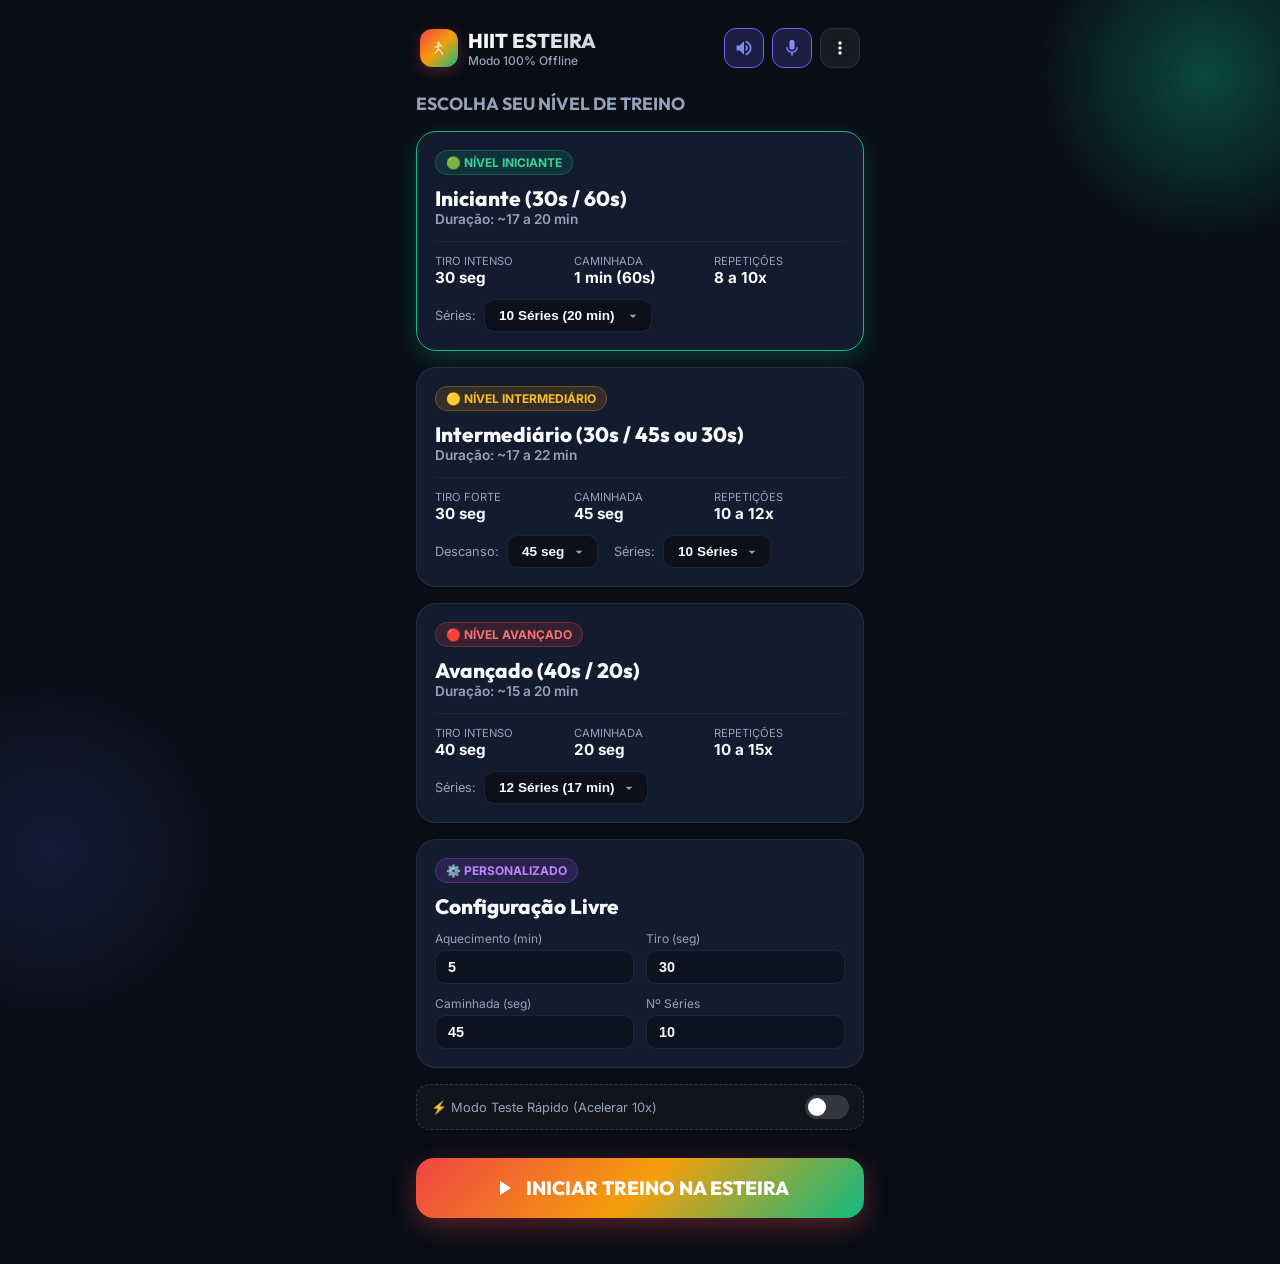
==== commit a28b33bb: "Style select dropdowns with custom SVG arrow and balanced right padding" ====
--- a/hiit_offline.html
+++ b/hiit_offline.html
@@ -116,7 +116,7 @@
     .detail-item span:last-child { font-size: 0.95rem; font-weight: 700; color: var(--text-main); }
     .preset-options { margin-top: 12px; display: flex; gap: 8px; align-items: center; }
     .preset-options label { font-size: 0.8rem; color: var(--text-muted); }
-    .preset-options select { background: rgba(0, 0, 0, 0.3); border: 1px solid var(--border-color); color: var(--text-main); padding: 6px 12px; border-radius: 10px; font-size: 0.85rem; font-weight: 600; }
+    .preset-options select { background-color: rgba(0, 0, 0, 0.4); background-image: url("data:image/svg+xml,%3Csvg xmlns='http://www.w3.org/2000/svg' width='16' height='16' viewBox='0 0 24 24' fill='%2394a3b8'%3E%3Cpath d='M7 10l5 5 5-5z'/%3E%3C/svg%3E"); background-repeat: no-repeat; background-position: right 10px center; background-size: 16px; border: 1px solid var(--border-color); color: var(--text-main); padding: 8px 32px 8px 14px; border-radius: 10px; font-size: 0.85rem; font-weight: 600; outline: none; cursor: pointer; -webkit-appearance: none; appearance: none; }
     .custom-form { display: grid; grid-template-columns: 1fr 1fr; gap: 12px; margin-top: 12px; }
     .input-group { display: flex; flex-direction: column; gap: 4px; }
     .input-group label { font-size: 0.75rem; color: var(--text-muted); }
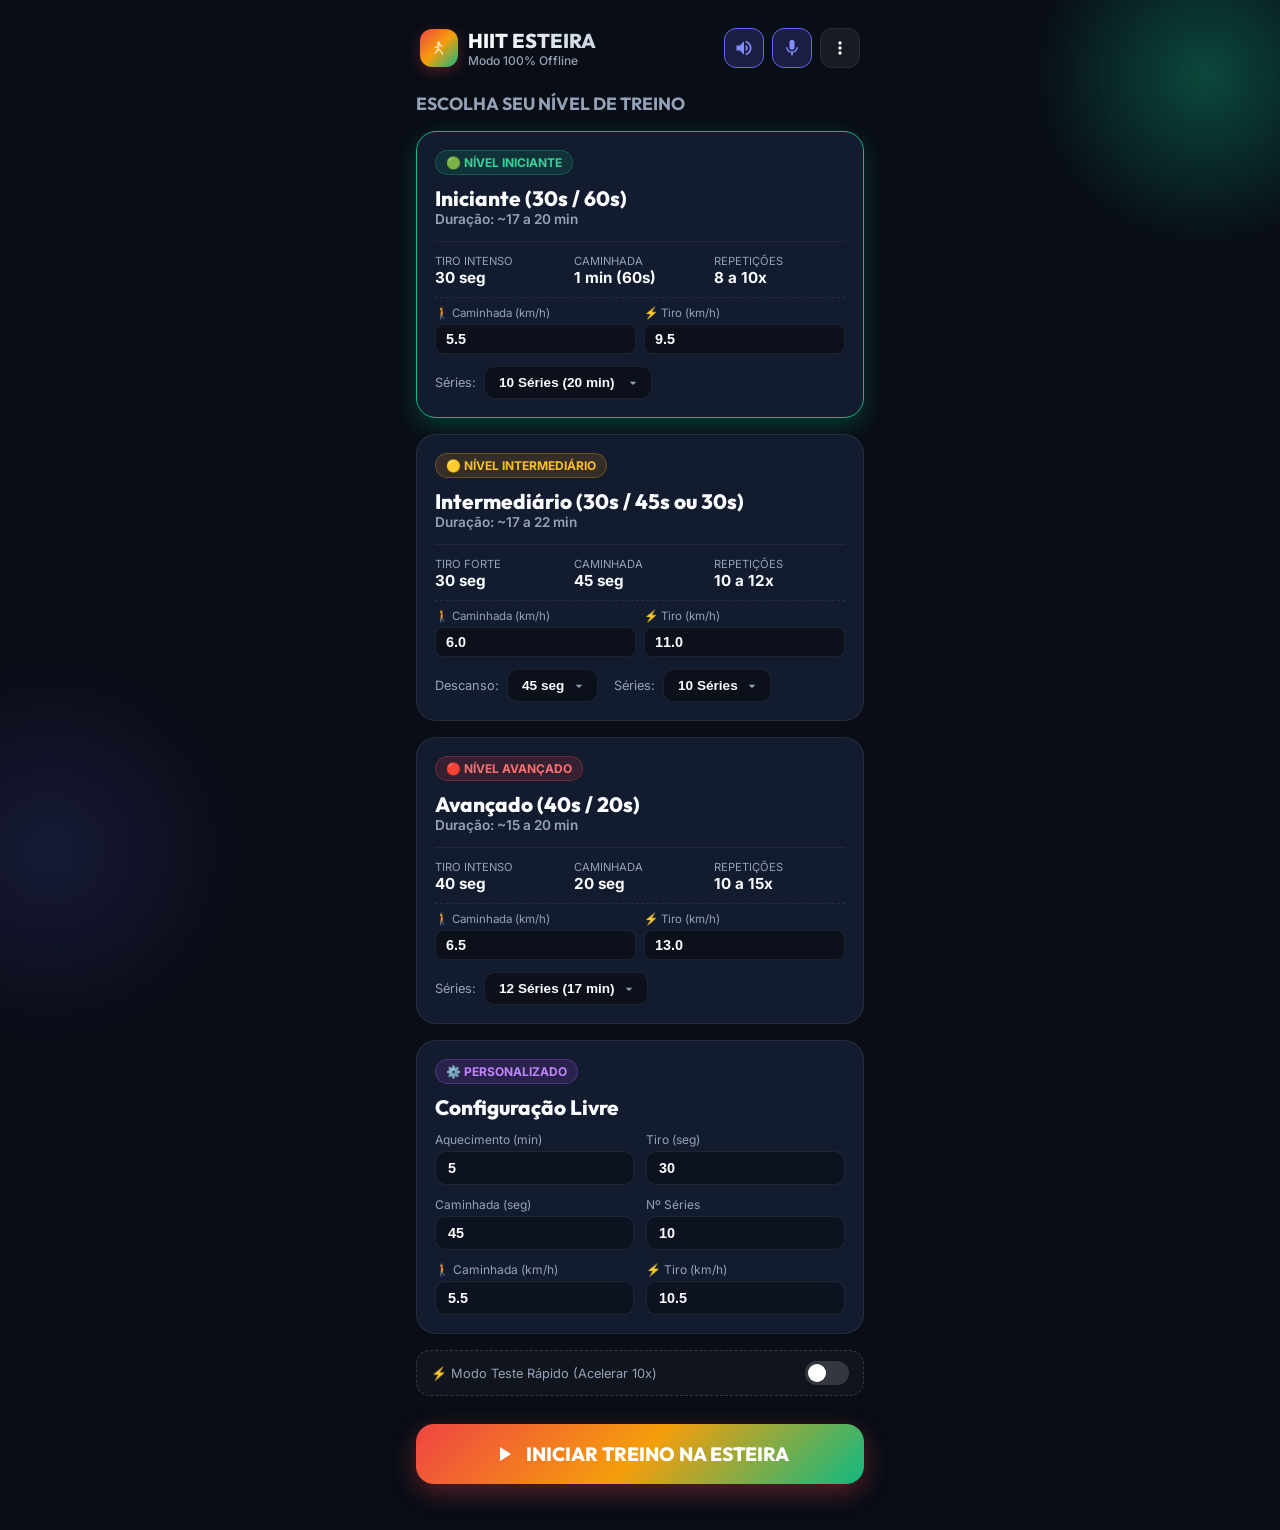
==== commit 468813fd: "feat: adiciona velocidade por passo, calculo de pace, grafico de intensidades e historico" ====
--- a/hiit_offline.html
+++ b/hiit_offline.html
@@ -291,6 +291,12 @@
           <div class="detail-item"><span>Caminhada</span><span>1 min (60s)</span></div>
           <div class="detail-item"><span>Repetições</span><span>8 a 10x</span></div>
         </div>
+
+        <div class="speed-inputs-grid" style="display: grid; grid-template-columns: 1fr 1fr; gap: 8px; margin-top: 10px; padding-top: 8px; border-top: 1px dashed rgba(255,255,255,0.08);">
+          <div class="input-group"><label for="speedWalkIniciante" style="font-size:0.72rem; color: var(--text-muted);">🚶 Caminhada (km/h)</label><input type="number" id="speedWalkIniciante" value="5.5" min="1.0" max="15.0" step="0.5" onclick="event.stopPropagation()" style="background: rgba(0,0,0,0.4); border: 1px solid var(--border-color); color: var(--text-main); padding: 6px 10px; border-radius: 8px; font-weight:700;"></div>
+          <div class="input-group"><label for="speedRunIniciante" style="font-size:0.72rem; color: var(--text-muted);">⚡ Tiro (km/h)</label><input type="number" id="speedRunIniciante" value="9.5" min="4.0" max="25.0" step="0.5" onclick="event.stopPropagation()" style="background: rgba(0,0,0,0.4); border: 1px solid var(--border-color); color: var(--text-main); padding: 6px 10px; border-radius: 8px; font-weight:700;"></div>
+        </div>
+
         <div class="preset-options">
           <label for="repsIniciante">Séries:</label>
           <select id="repsIniciante" onclick="event.stopPropagation()">
@@ -311,6 +317,12 @@
           <div class="detail-item"><span>Caminhada</span><span id="labelRestIntermediario">45 seg</span></div>
           <div class="detail-item"><span>Repetições</span><span>10 a 12x</span></div>
         </div>
+
+        <div class="speed-inputs-grid" style="display: grid; grid-template-columns: 1fr 1fr; gap: 8px; margin-top: 10px; padding-top: 8px; border-top: 1px dashed rgba(255,255,255,0.08);">
+          <div class="input-group"><label for="speedWalkIntermediario" style="font-size:0.72rem; color: var(--text-muted);">🚶 Caminhada (km/h)</label><input type="number" id="speedWalkIntermediario" value="6.0" min="1.0" max="15.0" step="0.5" onclick="event.stopPropagation()" style="background: rgba(0,0,0,0.4); border: 1px solid var(--border-color); color: var(--text-main); padding: 6px 10px; border-radius: 8px; font-weight:700;"></div>
+          <div class="input-group"><label for="speedRunIntermediario" style="font-size:0.72rem; color: var(--text-muted);">⚡ Tiro (km/h)</label><input type="number" id="speedRunIntermediario" value="11.0" min="4.0" max="25.0" step="0.5" onclick="event.stopPropagation()" style="background: rgba(0,0,0,0.4); border: 1px solid var(--border-color); color: var(--text-main); padding: 6px 10px; border-radius: 8px; font-weight:700;"></div>
+        </div>
+
         <div class="preset-options">
           <label for="restIntermediario">Descanso:</label>
           <select id="restIntermediario" onclick="event.stopPropagation()">
@@ -336,6 +348,12 @@
           <div class="detail-item"><span>Caminhada</span><span>20 seg</span></div>
           <div class="detail-item"><span>Repetições</span><span>10 a 15x</span></div>
         </div>
+
+        <div class="speed-inputs-grid" style="display: grid; grid-template-columns: 1fr 1fr; gap: 8px; margin-top: 10px; padding-top: 8px; border-top: 1px dashed rgba(255,255,255,0.08);">
+          <div class="input-group"><label for="speedWalkAvancado" style="font-size:0.72rem; color: var(--text-muted);">🚶 Caminhada (km/h)</label><input type="number" id="speedWalkAvancado" value="6.5" min="1.0" max="15.0" step="0.5" onclick="event.stopPropagation()" style="background: rgba(0,0,0,0.4); border: 1px solid var(--border-color); color: var(--text-main); padding: 6px 10px; border-radius: 8px; font-weight:700;"></div>
+          <div class="input-group"><label for="speedRunAvancado" style="font-size:0.72rem; color: var(--text-muted);">⚡ Tiro (km/h)</label><input type="number" id="speedRunAvancado" value="13.0" min="4.0" max="25.0" step="0.5" onclick="event.stopPropagation()" style="background: rgba(0,0,0,0.4); border: 1px solid var(--border-color); color: var(--text-main); padding: 6px 10px; border-radius: 8px; font-weight:700;"></div>
+        </div>
+
         <div class="preset-options">
           <label for="repsAvancado">Séries:</label>
           <select id="repsAvancado" onclick="event.stopPropagation()">
@@ -354,6 +372,8 @@
           <div class="input-group"><label for="customHigh">Tiro (seg)</label><input type="number" id="customHigh" value="30" min="10" max="180" onclick="event.stopPropagation()"></div>
           <div class="input-group"><label for="customLow">Caminhada (seg)</label><input type="number" id="customLow" value="45" min="10" max="180" onclick="event.stopPropagation()"></div>
           <div class="input-group"><label for="customReps">Nº Séries</label><input type="number" id="customReps" value="10" min="1" max="30" onclick="event.stopPropagation()"></div>
+          <div class="input-group"><label for="speedWalkCustom">🚶 Caminhada (km/h)</label><input type="number" id="speedWalkCustom" value="5.5" min="1.0" max="15.0" step="0.5" onclick="event.stopPropagation()"></div>
+          <div class="input-group"><label for="speedRunCustom">⚡ Tiro (km/h)</label><input type="number" id="speedRunCustom" value="10.5" min="4.0" max="25.0" step="0.5" onclick="event.stopPropagation()"></div>
         </div>
       </div>
 
@@ -389,7 +409,7 @@
 
         <div class="workout-stats-row">
           <div class="stat-box"><div class="stat-value" id="displayTotalElapsed">00:00</div><div class="stat-title">Tempo Total</div></div>
-          <div class="stat-box"><div class="stat-value" id="displaySuggestedPace">MODERADA</div><div class="stat-title">Velocidade</div></div>
+          <div class="stat-box"><div class="stat-value" id="displaySuggestedPace">5.5 km/h</div><div class="stat-title" id="displaySuggestedPaceSub">Pace: 10'54"/km</div></div>
           <div class="stat-box"><div class="stat-value" id="displayNextPhase">CORRIDA</div><div class="stat-title">Próxima Fase</div></div>
         </div>
 
@@ -401,7 +421,7 @@
           </button>
 
           <button id="btnSkipStage" class="btn-ctrl btn-skip" title="Pular Fase"><svg viewBox="0 0 24 24"><path d="M6 18l8.5-6L6 6v12zM16 6v12h2V6h-2z"/></svg></button>
-          <button id="btnStopWorkout" class="btn-ctrl btn-stop" title="Encerrar Treino"><svg viewBox="0 0 24 24"><path d="M19 6.41L17.59 5 12 10.59 6.41 5 5 6.41 10.59 12 5 17.59 6.41 19 12 13.41 17.59 19 19 17.59 13.41 12z"/></svg></button>
+          <button id="btnStopWorkout" class="btn-ctrl btn-stop" title="Encerrar Treino"><svg viewBox="0 0 24 24"><path d="M19 6.41L17.59 5 12 10.59 6.41 5 5 6.41 10.59 12 5 17.59 6.41 19 12 13.41 12z"/></svg></button>
         </div>
 
         <div class="treadmill-tip-box" id="treadmillTipBox">
@@ -418,11 +438,24 @@
         <div class="congrats-title">PARABÉNS! TREINO CONCLUÍDO!</div>
         <div class="congrats-subtitle" id="summarySubtext">Você completou seu treino HIIT com sucesso na esteira.</div>
 
-        <div class="summary-grid">
+        <div class="summary-grid" style="display: grid; grid-template-columns: repeat(2, 1fr); gap: 10px; width: 100%;">
           <div class="summary-item"><div class="summary-val" id="summaryTime">00:00</div><div class="summary-lbl">Tempo Total</div></div>
+          <div class="summary-item"><div class="summary-val" id="summaryDistance">0.00 km</div><div class="summary-lbl">Distância Est.</div></div>
+          <div class="summary-item"><div class="summary-val" id="summaryAvgPace">0'00"/km</div><div class="summary-lbl">Pace Médio</div></div>
+          <div class="summary-item"><div class="summary-val" id="summaryAvgSpeed">0.0 km/h</div><div class="summary-lbl">Velocidade Média</div></div>
+          <div class="summary-item"><div class="summary-val" id="summaryMaxSpeed">0.0 km/h</div><div class="summary-lbl">Vel. Máxima</div></div>
           <div class="summary-item"><div class="summary-val" id="summaryReps">0/0</div><div class="summary-lbl">Séries de Tiro</div></div>
           <div class="summary-item"><div class="summary-val" id="summaryCalories">~180 kcal</div><div class="summary-lbl">Est. Calórica</div></div>
           <div class="summary-item"><div class="summary-val" id="summaryPreset">Iniciante</div><div class="summary-lbl">Nível Concluído</div></div>
+        </div>
+
+        <!-- Workout Graph -->
+        <div class="workout-chart-card" style="width:100%; background:rgba(0,0,0,0.35); border:1px solid var(--border-color); border-radius:16px; padding:14px; margin-top:4px;">
+          <div style="font-weight:700; font-size:0.95rem; text-align:left;">📈 Perfil do Treino & Intensidades</div>
+          <div style="font-size:0.75rem; color:var(--text-muted); text-align:left; margin-bottom:8px;">Velocidade (km/h) ao longo do tempo</div>
+          <div style="width:100%; background:rgba(15,23,42,0.6); border-radius:10px; padding:8px;">
+            <canvas id="summaryChartCanvas" width="440" height="200" style="width:100%; height:auto; max-height:200px; display:block;"></canvas>
+          </div>
         </div>
 
         <div class="summary-actions">
@@ -445,8 +478,9 @@
         </div>
       </div>
 
-      <div class="history-totals-grid">
+      <div class="history-totals-grid" style="grid-template-columns: repeat(4, 1fr);">
         <div class="total-card"><div class="total-val" id="totalWorkoutsCount">0</div><div class="total-lbl">Treinos</div></div>
+        <div class="total-card"><div class="total-val" id="totalDistanceCount">0.0 km</div><div class="total-lbl">Distância</div></div>
         <div class="total-card"><div class="total-val" id="totalCaloriesCount">0</div><div class="total-lbl">Calorias</div></div>
         <div class="total-card"><div class="total-val" id="totalMinutesCount">0 min</div><div class="total-lbl">Tempo HIIT</div></div>
       </div>
@@ -883,7 +917,7 @@
 
     async function shareWorkoutNative() {
       const w = currentShareWorkout; if (!w) return;
-      const shareText = `🏃⚡ Concluí meu treino HIIT na Esteira!\n\n🔥 Nível: ${w.preset} (${w.reps} tiros)\n⏱️ Duração: ${formatTime(w.durationSec)}\n💥 Calorias: ~${w.calories} kcal\n\n#HIIT #Esteira #FocoNoTreino`;
+      const shareText = `🏃⚡ Concluí meu treino HIIT na Esteira!\n\n🔥 Nível: ${w.preset} (${w.reps} tiros)\n⏱️ Duração: ${formatTime(w.durationSec)}\n📍 Distância: ${w.distanceKm ? w.distanceKm.toFixed(2) : '2.50'} km\n⚡ Pace Médio: ${w.avgPaceStr || '5\'30"/km'}\n🚀 Vel. Máxima: ${w.maxSpeedKmH ? w.maxSpeedKmH.toFixed(1) : '12.0'} km/h\n💥 Calorias: ~${w.calories} kcal\n\n#HIIT #Esteira #FocoNoTreino`;
       const canvas = document.getElementById('shareCanvas');
       if (navigator.share && canvas) {
         try {
@@ -906,7 +940,7 @@
 
     function copyWorkoutText() {
       const w = currentShareWorkout; if (!w) return;
-      const shareText = `🏃⚡ Concluí meu treino HIIT na Esteira!\n\n🔥 Nível: ${w.preset} (${w.reps} tiros)\n⏱️ Duração: ${formatTime(w.durationSec)}\n💥 Calorias: ~${w.calories} kcal\n\n#HIIT #Esteira #FocoNoTreino`;
+      const shareText = `🏃⚡ Concluí meu treino HIIT na Esteira!\n\n🔥 Nível: ${w.preset} (${w.reps} tiros)\n⏱️ Duração: ${formatTime(w.durationSec)}\n📍 Distância: ${w.distanceKm ? w.distanceKm.toFixed(2) : '2.50'} km\n⚡ Pace Médio: ${w.avgPaceStr || '5\'30"/km'}\n🚀 Vel. Máxima: ${w.maxSpeedKmH ? w.maxSpeedKmH.toFixed(1) : '12.0'} km/h\n💥 Calorias: ~${w.calories} kcal\n\n#HIIT #Esteira #FocoNoTreino`;
       if (navigator.clipboard) { navigator.clipboard.writeText(shareText).then(() => alert("Texto copiado!")); }
     }
 
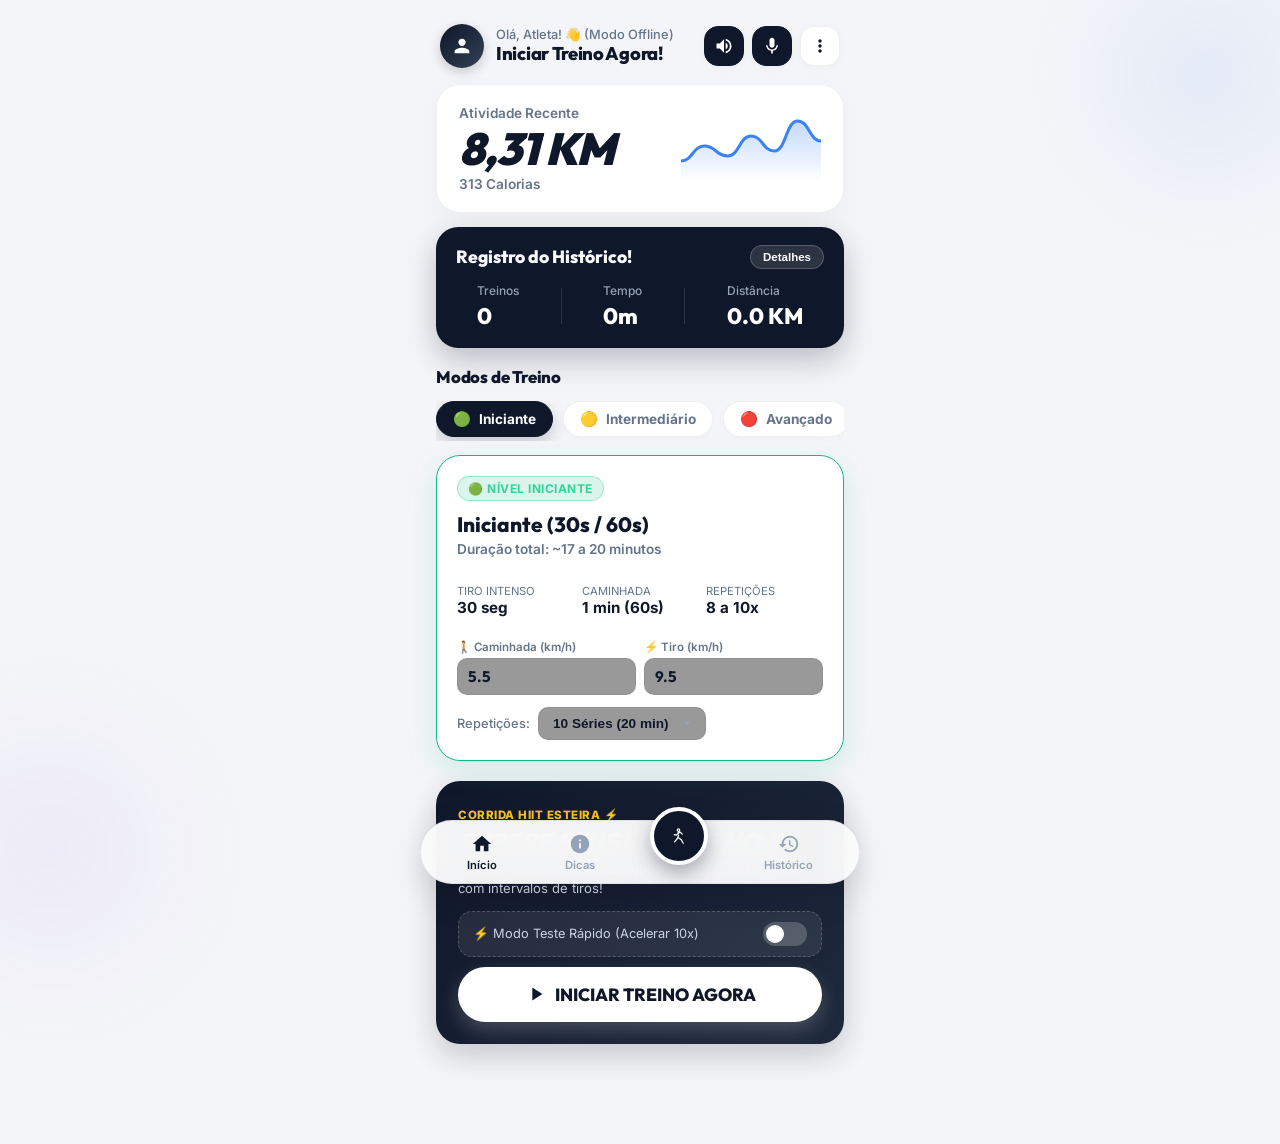
==== commit 7320d9f1: "style: redesenha interface UI inspirada no mockup de aplicativo de corrida com cartoes hero, chips d" ====
--- a/hiit_offline.html
+++ b/hiit_offline.html
@@ -9,32 +9,37 @@
   <meta name="mobile-web-app-capable" content="yes">
   <meta name="apple-mobile-web-app-capable" content="yes">
   <meta name="apple-mobile-web-app-status-bar-style" content="black-translucent">
+  <meta name="apple-mobile-web-app-title" content="HIIT Esteira">
   
   <style>
-    @import url('https://fonts.googleapis.com/css2?family=Outfit:wght@400;600;700;900&family=Inter:wght@400;500;600;700&display=swap');
+    @import url('https://fonts.googleapis.com/css2?family=Outfit:wght@400;600;700;800;900&family=Inter:wght@400;500;600;700&display=swap');
 
     :root {
-      --bg-primary: #090d16;
-      --bg-card: #131b2e;
-      --bg-card-hover: #1c2742;
-      --border-color: rgba(255, 255, 255, 0.08);
-      --text-main: #f8fafc;
-      --text-muted: #94a3b8;
+      --bg-primary: #f4f5f8;
+      --bg-card: #ffffff;
+      --bg-card-dark: #0f172a;
+      --bg-card-hover: #f8fafc;
+      --border-color: rgba(0, 0, 0, 0.06);
+      --border-dark: rgba(255, 255, 255, 0.1);
+      --text-main: #0f172a;
+      --text-muted: #64748b;
+      --text-light: #f8fafc;
       
       --warmup-color: #10b981;
-      --warmup-glow: rgba(16, 185, 129, 0.35);
+      --warmup-glow: rgba(16, 185, 129, 0.25);
       
       --high-color: #ef4444;
-      --high-glow: rgba(239, 68, 68, 0.4);
+      --high-glow: rgba(239, 68, 68, 0.25);
       
       --low-color: #f59e0b;
-      --low-glow: rgba(245, 158, 11, 0.35);
+      --low-glow: rgba(245, 158, 11, 0.25);
       
       --cooldown-color: #06b6d4;
-      --cooldown-glow: rgba(6, 182, 212, 0.35);
+      --cooldown-glow: rgba(6, 182, 212, 0.25);
       
-      --accent-color: #6366f1;
-      --accent-glow: rgba(99, 102, 241, 0.35);
+      --accent-color: #0f172a;
+      --accent-blue: #3b82f6;
+      --accent-glow: rgba(59, 130, 246, 0.25);
       
       --current-phase-color: var(--warmup-color);
       --current-phase-glow: var(--warmup-glow);
@@ -43,7 +48,12 @@
       --font-body: 'Inter', -apple-system, BlinkMacSystemFont, 'Segoe UI', Roboto, sans-serif;
     }
 
-    * { box-sizing: border-box; margin: 0; padding: 0; -webkit-tap-highlight-color: transparent; }
+    * {
+      box-sizing: border-box;
+      margin: 0;
+      padding: 0;
+      -webkit-tap-highlight-color: transparent;
+    }
 
     body {
       background-color: var(--bg-primary);
@@ -58,165 +68,1111 @@
       position: relative;
     }
 
+    /* Background Soft Glows */
     .bg-glow-orb {
-      position: fixed; width: 350px; height: 350px; border-radius: 50%;
-      background: radial-gradient(circle, var(--current-phase-glow) 0%, rgba(0,0,0,0) 70%);
-      top: -100px; right: -100px; pointer-events: none; z-index: 0; transition: background 0.6s ease;
+      position: fixed;
+      width: 350px;
+      height: 350px;
+      border-radius: 50%;
+      background: radial-gradient(circle, rgba(59, 130, 246, 0.08) 0%, rgba(0,0,0,0) 70%);
+      top: -100px;
+      right: -100px;
+      pointer-events: none;
+      z-index: 0;
     }
 
     .bg-glow-orb-2 {
-      position: fixed; width: 400px; height: 400px; border-radius: 50%;
-      background: radial-gradient(circle, rgba(99, 102, 241, 0.15) 0%, rgba(0,0,0,0) 70%);
-      bottom: -150px; left: -150px; pointer-events: none; z-index: 0;
+      position: fixed;
+      width: 400px;
+      height: 400px;
+      border-radius: 50%;
+      background: radial-gradient(circle, rgba(139, 92, 246, 0.06) 0%, rgba(0,0,0,0) 70%);
+      bottom: -150px;
+      left: -150px;
+      pointer-events: none;
+      z-index: 0;
     }
 
     #app-container {
-      width: 100%; max-width: 480px; min-height: 100vh;
-      display: flex; flex-direction: column; z-index: 1; padding: 16px; position: relative;
-    }
-
-    .app-header { display: flex; align-items: center; justify-content: space-between; padding: 12px 4px 20px 4px; }
-    .brand { display: flex; align-items: center; gap: 10px; }
-    .brand-icon {
-      width: 38px; height: 38px; background: linear-gradient(135deg, #ef4444, #f59e0b, #10b981);
-      border-radius: 12px; display: flex; align-items: center; justify-content: center; box-shadow: 0 4px 14px rgba(239, 68, 68, 0.3);
-    }
-    .brand-icon svg { width: 22px; height: 22px; fill: #ffffff; }
-    .brand-title h1 { font-family: var(--font-heading); font-size: 1.25rem; font-weight: 800; background: linear-gradient(90deg, #ffffff, #cbd5e1); -webkit-background-clip: text; -webkit-text-fill-color: transparent; }
-    .brand-title p { font-size: 0.75rem; color: var(--text-muted); font-weight: 500; }
-    .header-actions { display: flex; gap: 8px; }
+      width: 100%;
+      max-width: 440px;
+      min-height: 100vh;
+      display: flex;
+      flex-direction: column;
+      z-index: 1;
+      padding: 16px 16px 100px 16px;
+      position: relative;
+    }
+
+    /* Header */
+    .app-header {
+      display: flex;
+      align-items: center;
+      justify-content: space-between;
+      padding: 8px 4px 16px 4px;
+    }
+
+    .user-greeting {
+      display: flex;
+      align-items: center;
+      gap: 12px;
+    }
+
+    .user-avatar {
+      width: 44px;
+      height: 44px;
+      border-radius: 50%;
+      background: linear-gradient(135deg, #0f172a, #334155);
+      color: #ffffff;
+      display: flex;
+      align-items: center;
+      justify-content: center;
+      box-shadow: 0 4px 12px rgba(15, 23, 42, 0.2);
+    }
+
+    .greeting-sub {
+      font-size: 0.8rem;
+      color: var(--text-muted);
+      font-weight: 500;
+    }
+
+    .greeting-main {
+      font-family: var(--font-heading);
+      font-size: 1.15rem;
+      font-weight: 800;
+      color: var(--text-main);
+      letter-spacing: -0.3px;
+    }
+
+    .header-actions {
+      display: flex;
+      gap: 8px;
+    }
 
     .icon-btn {
-      background: rgba(255, 255, 255, 0.06); border: 1px solid var(--border-color); color: var(--text-main);
-      width: 40px; height: 40px; border-radius: 12px; display: flex; align-items: center; justify-content: center; cursor: pointer; transition: all 0.2s ease;
-    }
-    .icon-btn:hover { background: rgba(255, 255, 255, 0.12); transform: scale(1.05); }
-    .icon-btn svg { width: 20px; height: 20px; fill: currentColor; }
-    .icon-btn.active { background: rgba(99, 102, 241, 0.2); border-color: #6366f1; color: #818cf8; }
-
-    .screen { display: none; flex-direction: column; gap: 16px; width: 100%; animation: fadeIn 0.3s ease-out forwards; }
-    .screen.active { display: flex; }
-    @keyframes fadeIn { from { opacity: 0; transform: translateY(8px); } to { opacity: 1; transform: translateY(0); } }
-
-    .section-title { font-family: var(--font-heading); font-size: 1.1rem; font-weight: 700; color: var(--text-muted); text-transform: uppercase; margin-top: 4px; }
-    .preset-card { background: var(--bg-card); border: 1px solid var(--border-color); border-radius: 20px; padding: 18px; cursor: pointer; position: relative; overflow: hidden; }
-    .preset-card.selected { border-color: var(--preset-theme-color, #6366f1); box-shadow: 0 8px 24px var(--preset-glow, rgba(99, 102, 241, 0.25)); }
-    .preset-badge { display: inline-flex; align-items: center; gap: 6px; padding: 4px 10px; border-radius: 20px; font-size: 0.75rem; font-weight: 700; text-transform: uppercase; margin-bottom: 10px; }
+      background: #ffffff;
+      border: 1px solid var(--border-color);
+      color: var(--text-main);
+      width: 40px;
+      height: 40px;
+      border-radius: 14px;
+      display: flex;
+      align-items: center;
+      justify-content: center;
+      cursor: pointer;
+      transition: all 0.2s ease;
+      box-shadow: 0 2px 8px rgba(0,0,0,0.03);
+    }
+
+    .icon-btn:hover, .icon-btn:active {
+      background: #f8fafc;
+      transform: scale(1.05);
+    }
+
+    .icon-btn svg {
+      width: 20px;
+      height: 20px;
+      fill: currentColor;
+    }
+
+    .icon-btn.active {
+      background: #0f172a;
+      border-color: #0f172a;
+      color: #ffffff;
+    }
+
+    /* Screen Switcher Container */
+    .screen {
+      display: none;
+      flex-direction: column;
+      gap: 14px;
+      width: 100%;
+      animation: fadeIn 0.3s ease-out forwards;
+    }
+
+    .screen.active {
+      display: flex;
+    }
+
+    @keyframes fadeIn {
+      from { opacity: 0; transform: translateY(8px); }
+      to { opacity: 1; transform: translateY(0); }
+    }
+
+    /* Hero Recent Activity Card */
+    .hero-activity-card {
+      background: var(--bg-card);
+      border-radius: 24px;
+      padding: 20px 22px;
+      border: 1px solid var(--border-color);
+      box-shadow: 0 10px 30px rgba(0, 0, 0, 0.03);
+      display: flex;
+      align-items: center;
+      justify-content: space-between;
+    }
+
+    .activity-label {
+      font-size: 0.85rem;
+      font-weight: 600;
+      color: var(--text-muted);
+    }
+
+    .activity-metric-big {
+      font-family: var(--font-heading);
+      font-size: 2.8rem;
+      font-weight: 900;
+      font-style: italic;
+      color: var(--text-main);
+      line-height: 1;
+      margin: 6px 0 4px 0;
+      letter-spacing: -1px;
+    }
+
+    .activity-submetric {
+      font-size: 0.85rem;
+      font-weight: 600;
+      color: var(--text-muted);
+    }
+
+    /* Dark Record Card */
+    .dark-record-card {
+      background: var(--bg-card-dark);
+      color: var(--text-light);
+      border-radius: 22px;
+      padding: 18px 20px;
+      box-shadow: 0 12px 30px rgba(15, 23, 42, 0.25);
+      display: flex;
+      flex-direction: column;
+      gap: 14px;
+    }
+
+    .dark-record-header {
+      display: flex;
+      align-items: center;
+      justify-content: space-between;
+    }
+
+    .dark-record-title {
+      font-family: var(--font-heading);
+      font-size: 1.1rem;
+      font-weight: 800;
+    }
+
+    .dark-record-badge {
+      background: rgba(255, 255, 255, 0.12);
+      border: 1px solid rgba(255, 255, 255, 0.2);
+      color: #ffffff;
+      font-size: 0.72rem;
+      font-weight: 600;
+      padding: 5px 12px;
+      border-radius: 20px;
+      cursor: pointer;
+      transition: all 0.2s ease;
+    }
+
+    .dark-record-badge:hover {
+      background: rgba(255, 255, 255, 0.25);
+    }
+
+    .dark-record-grid {
+      display: flex;
+      align-items: center;
+      justify-content: space-around;
+    }
+
+    .dark-record-col {
+      display: flex;
+      flex-direction: column;
+      align-items: flex-start;
+      gap: 4px;
+    }
+
+    .dark-col-label {
+      font-size: 0.75rem;
+      color: #94a3b8;
+      font-weight: 500;
+    }
+
+    .dark-col-val {
+      font-family: var(--font-heading);
+      font-size: 1.4rem;
+      font-weight: 800;
+      color: #ffffff;
+    }
+
+    .dark-col-divider {
+      width: 1px;
+      height: 36px;
+      background: rgba(255, 255, 255, 0.12);
+    }
+
+    /* Level Chips Selector */
+    .level-chips-scroll {
+      display: flex;
+      gap: 10px;
+      overflow-x: auto;
+      padding-bottom: 4px;
+      scrollbar-width: none;
+    }
+
+    .level-chips-scroll::-webkit-scrollbar {
+      display: none;
+    }
+
+    .level-chip {
+      background: var(--bg-card);
+      border: 1px solid var(--border-color);
+      border-radius: 30px;
+      padding: 8px 16px;
+      display: flex;
+      align-items: center;
+      gap: 8px;
+      font-size: 0.85rem;
+      font-weight: 700;
+      color: var(--text-muted);
+      cursor: pointer;
+      white-space: nowrap;
+      transition: all 0.2s ease;
+      box-shadow: 0 2px 8px rgba(0,0,0,0.02);
+    }
+
+    .level-chip:hover {
+      background: #ffffff;
+      color: var(--text-main);
+      box-shadow: 0 4px 12px rgba(0,0,0,0.05);
+    }
+
+    .level-chip.active {
+      background: #0f172a;
+      color: #ffffff;
+      border-color: #0f172a;
+      box-shadow: 0 6px 16px rgba(15, 23, 42, 0.2);
+    }
+
+    .chip-avatar {
+      font-size: 0.9rem;
+    }
+
+    /* SECTION 1: WORKOUT SELECTION SCREEN */
+    .section-title {
+      font-family: var(--font-heading);
+      font-size: 1.05rem;
+      font-weight: 800;
+      color: var(--text-main);
+      letter-spacing: -0.2px;
+      margin-top: 4px;
+    }
+
+    .preset-card {
+      background: var(--bg-card);
+      border: 1px solid var(--border-color);
+      border-radius: 24px;
+      padding: 20px;
+      cursor: pointer;
+      transition: all 0.25s cubic-bezier(0.4, 0, 0.2, 1);
+      position: relative;
+      overflow: hidden;
+      box-shadow: 0 10px 30px rgba(0,0,0,0.03);
+    }
+
+    .preset-card:hover {
+      background: #ffffff;
+      border-color: rgba(0, 0, 0, 0.12);
+      transform: translateY(-2px);
+    }
+
+    .preset-card.selected {
+      border-color: var(--preset-theme-color, #0f172a);
+      box-shadow: 0 10px 30px var(--preset-glow, rgba(15, 23, 42, 0.15));
+    }
+
+    .preset-badge {
+      display: inline-flex;
+      align-items: center;
+      gap: 6px;
+      padding: 4px 10px;
+      border-radius: 20px;
+      font-size: 0.75rem;
+      font-weight: 700;
+      text-transform: uppercase;
+      letter-spacing: 0.5px;
+      margin-bottom: 10px;
+    }
+
     .badge-iniciante { background: rgba(16, 185, 129, 0.15); color: #34d399; border: 1px solid rgba(16, 185, 129, 0.3); }
     .badge-intermediario { background: rgba(245, 158, 11, 0.15); color: #fbbf24; border: 1px solid rgba(245, 158, 11, 0.3); }
     .badge-avancado { background: rgba(239, 68, 68, 0.15); color: #f87171; border: 1px solid rgba(239, 68, 68, 0.3); }
     .badge-custom { background: rgba(168, 85, 247, 0.15); color: #c084fc; border: 1px solid rgba(168, 85, 247, 0.3); }
 
-    .preset-header { display: flex; justify-content: space-between; align-items: flex-start; }
-    .preset-title { font-family: var(--font-heading); font-size: 1.3rem; font-weight: 800; }
-    .preset-time { font-size: 0.85rem; color: var(--text-muted); font-weight: 600; }
-    .preset-details { display: grid; grid-template-columns: repeat(3, 1fr); gap: 8px; margin-top: 14px; padding-top: 12px; border-top: 1px solid rgba(255, 255, 255, 0.05); }
-    .detail-item { display: flex; flex-direction: column; }
-    .detail-item span:first-child { font-size: 0.7rem; color: var(--text-muted); text-transform: uppercase; }
-    .detail-item span:last-child { font-size: 0.95rem; font-weight: 700; color: var(--text-main); }
-    .preset-options { margin-top: 12px; display: flex; gap: 8px; align-items: center; }
-    .preset-options label { font-size: 0.8rem; color: var(--text-muted); }
-    .preset-options select { background-color: rgba(0, 0, 0, 0.4); background-image: url("data:image/svg+xml,%3Csvg xmlns='http://www.w3.org/2000/svg' width='16' height='16' viewBox='0 0 24 24' fill='%2394a3b8'%3E%3Cpath d='M7 10l5 5 5-5z'/%3E%3C/svg%3E"); background-repeat: no-repeat; background-position: right 10px center; background-size: 16px; border: 1px solid var(--border-color); color: var(--text-main); padding: 8px 32px 8px 14px; border-radius: 10px; font-size: 0.85rem; font-weight: 600; outline: none; cursor: pointer; -webkit-appearance: none; appearance: none; }
-    .custom-form { display: grid; grid-template-columns: 1fr 1fr; gap: 12px; margin-top: 12px; }
-    .input-group { display: flex; flex-direction: column; gap: 4px; }
-    .input-group label { font-size: 0.75rem; color: var(--text-muted); }
-    .input-group input { background: rgba(0, 0, 0, 0.3); border: 1px solid var(--border-color); color: var(--text-main); padding: 8px 12px; border-radius: 10px; font-size: 0.9rem; font-weight: 600; }
+    .preset-header {
+      display: flex;
+      justify-content: space-between;
+      align-items: flex-start;
+    }
+
+    .preset-title {
+      font-family: var(--font-heading);
+      font-size: 1.3rem;
+      font-weight: 800;
+      margin-bottom: 4px;
+    }
+
+    .preset-time {
+      font-size: 0.85rem;
+      color: var(--text-muted);
+      font-weight: 600;
+    }
+
+    .preset-details {
+      display: grid;
+      grid-template-columns: repeat(3, 1fr);
+      gap: 8px;
+      margin-top: 14px;
+      padding-top: 12px;
+      border-top: 1px solid rgba(255, 255, 255, 0.05);
+    }
+
+    .detail-item {
+      display: flex;
+      flex-direction: column;
+    }
+
+    .detail-item span:first-child {
+      font-size: 0.7rem;
+      color: var(--text-muted);
+      text-transform: uppercase;
+    }
+
+    .detail-item span:last-child {
+      font-size: 0.95rem;
+      font-weight: 700;
+      color: var(--text-main);
+    }
+
+    .speed-inputs-grid {
+      display: grid;
+      grid-template-columns: 1fr 1fr;
+      gap: 8px;
+      margin-top: 12px;
+      padding-top: 10px;
+      border-top: 1px dashed rgba(255, 255, 255, 0.08);
+    }
+
+    .speed-input-box {
+      display: flex;
+      flex-direction: column;
+      gap: 4px;
+    }
+
+    .speed-input-box label {
+      font-size: 0.72rem;
+      color: var(--text-muted);
+      font-weight: 600;
+      display: flex;
+      align-items: center;
+      gap: 4px;
+    }
+
+    .speed-input-box input {
+      background: rgba(0, 0, 0, 0.4);
+      border: 1px solid var(--border-color);
+      color: var(--text-main);
+      padding: 8px 10px;
+      border-radius: 10px;
+      font-family: var(--font-heading);
+      font-size: 0.95rem;
+      font-weight: 700;
+      outline: none;
+      width: 100%;
+      transition: all 0.2s ease;
+    }
+
+    .speed-input-box input:focus {
+      border-color: var(--accent-color);
+      background: rgba(0, 0, 0, 0.6);
+      box-shadow: 0 0 10px var(--accent-glow);
+    }
+
+    .preset-options {
+      margin-top: 12px;
+      display: flex;
+      gap: 8px;
+      align-items: center;
+    }
+
+    .preset-options label {
+      font-size: 0.8rem;
+      color: var(--text-muted);
+      font-weight: 500;
+    }
+
+    .preset-options select {
+      background-color: rgba(0, 0, 0, 0.4);
+      background-image: url("data:image/svg+xml,%3Csvg xmlns='http://www.w3.org/2000/svg' width='16' height='16' viewBox='0 0 24 24' fill='%2394a3b8'%3E%3Cpath d='M7 10l5 5 5-5z'/%3E%3C/svg%3E");
+      background-repeat: no-repeat;
+      background-position: right 10px center;
+      background-size: 16px;
+      border: 1px solid var(--border-color);
+      color: var(--text-main);
+      padding: 8px 32px 8px 14px;
+      border-radius: 10px;
+      font-size: 0.85rem;
+      font-weight: 600;
+      outline: none;
+      cursor: pointer;
+      -webkit-appearance: none;
+      appearance: none;
+      transition: all 0.2s ease;
+    }
+
+    .preset-options select:hover, .preset-options select:focus {
+      border-color: rgba(255, 255, 255, 0.3);
+      background-color: rgba(0, 0, 0, 0.6);
+    }
+
+    .custom-form {
+      display: grid;
+      grid-template-columns: 1fr 1fr;
+      gap: 12px;
+      margin-top: 12px;
+    }
+
+    .input-group {
+      display: flex;
+      flex-direction: column;
+      gap: 4px;
+    }
+
+    .input-group label {
+      font-size: 0.75rem;
+      color: var(--text-muted);
+    }
+
+    .input-group input {
+      background: rgba(0, 0, 0, 0.3);
+      border: 1px solid var(--border-color);
+      color: var(--text-main);
+      padding: 8px 12px;
+      border-radius: 10px;
+      font-size: 0.9rem;
+      font-weight: 600;
+    }
+
+    .runner-banner-card {
+      background: linear-gradient(135deg, #0f172a, #1e293b);
+      border-radius: 24px;
+      padding: 22px;
+      color: #ffffff;
+      box-shadow: 0 12px 30px rgba(15, 23, 42, 0.2);
+      margin-top: 6px;
+    }
+
+    .banner-badge {
+      display: inline-block;
+      font-size: 0.72rem;
+      font-weight: 800;
+      letter-spacing: 0.5px;
+      color: #fbbf24;
+      margin-bottom: 6px;
+    }
+
+    .banner-title {
+      font-family: var(--font-heading);
+      font-size: 1.5rem;
+      font-weight: 900;
+      font-style: italic;
+      line-height: 1.1;
+      margin-bottom: 6px;
+    }
+
+    .banner-sub {
+      font-size: 0.82rem;
+      color: #cbd5e1;
+      line-height: 1.4;
+      margin-bottom: 14px;
+    }
+
+    .btn-primary-dark {
+      width: 100%;
+      padding: 16px;
+      border-radius: 30px;
+      border: none;
+      background: #ffffff;
+      color: #0f172a;
+      font-family: var(--font-heading);
+      font-size: 1.1rem;
+      font-weight: 800;
+      cursor: pointer;
+      box-shadow: 0 8px 20px rgba(255, 255, 255, 0.2);
+      transition: all 0.2s ease;
+      display: flex;
+      align-items: center;
+      justify-content: center;
+      gap: 8px;
+      margin-top: 10px;
+    }
+
+    .btn-primary-dark:hover {
+      transform: translateY(-2px);
+      background: #f8fafc;
+      box-shadow: 0 10px 24px rgba(255, 255, 255, 0.3);
+    }
+
+    .quick-test-bar {
+      display: flex;
+      align-items: center;
+      justify-content: space-between;
+      background: rgba(255, 255, 255, 0.08);
+      border: 1px dashed rgba(255, 255, 255, 0.2);
+      padding: 10px 14px;
+      border-radius: 14px;
+      font-size: 0.8rem;
+      color: #cbd5e1;
+    }
+
+    .switch {
+      position: relative;
+      display: inline-block;
+      width: 44px;
+      height: 24px;
+    }
+
+    .switch input {
+      opacity: 0;
+      width: 0;
+      height: 0;
+    }
+
+    .slider {
+      position: absolute;
+      cursor: pointer;
+      top: 0; left: 0; right: 0; bottom: 0;
+      background-color: rgba(255,255,255,0.2);
+      transition: .3s;
+      border-radius: 24px;
+    }
+
+    .slider:before {
+      position: absolute;
+      content: "";
+      height: 18px;
+      width: 18px;
+      left: 3px;
+      bottom: 3px;
+      background-color: white;
+      transition: .3s;
+      border-radius: 50%;
+    }
+
+    input:checked + .slider {
+      background-color: #3b82f6;
+    }
+
+    input:checked + .slider:before {
+      transform: translateX(20px);
+    }
+
+    .bottom-nav-bar {
+      position: fixed;
+      bottom: 16px;
+      left: 50%;
+      transform: translateX(-50%);
+      width: calc(100% - 32px);
+      max-width: 440px;
+      height: 64px;
+      background: rgba(255, 255, 255, 0.94);
+      backdrop-filter: blur(16px);
+      -webkit-backdrop-filter: blur(16px);
+      border: 1px solid rgba(0, 0, 0, 0.08);
+      border-radius: 32px;
+      box-shadow: 0 12px 36px rgba(0, 0, 0, 0.12);
+      display: flex;
+      align-items: center;
+      justify-content: space-around;
+      padding: 0 12px;
+      z-index: 150;
+    }
+
+    .nav-item {
+      background: none;
+      border: none;
+      display: flex;
+      flex-direction: column;
+      align-items: center;
+      gap: 3px;
+      color: #94a3b8;
+      font-family: var(--font-body);
+      font-size: 0.7rem;
+      font-weight: 600;
+      cursor: pointer;
+      padding: 6px 12px;
+      border-radius: 16px;
+      transition: all 0.2s ease;
+    }
+
+    .nav-item svg {
+      width: 22px;
+      height: 22px;
+      fill: currentColor;
+    }
+
+    .nav-item.active {
+      color: #0f172a;
+    }
+
+    .nav-center-wrapper {
+      position: relative;
+      top: -16px;
+    }
+
+    .nav-center-btn {
+      width: 58px;
+      height: 58px;
+      border-radius: 50%;
+      background: #0f172a;
+      border: 4px solid #ffffff;
+      color: #ffffff;
+      display: flex;
+      align-items: center;
+      justify-content: center;
+      box-shadow: 0 8px 20px rgba(15, 23, 42, 0.35);
+      cursor: pointer;
+      transition: all 0.25s cubic-bezier(0.4, 0, 0.2, 1);
+    }
+
+    .nav-center-btn:hover, .nav-center-btn:active {
+      transform: scale(1.08);
+      background: #1e293b;
+    }
+
+    .nav-center-btn svg {
+      width: 26px;
+      height: 26px;
+      fill: #ffffff;
+    }
+
+    .active-workout-wrapper {
+      display: flex;
+      flex-direction: column;
+      align-items: center;
+      gap: 16px;
+      width: 100%;
+    }
+
+    .phase-banner {
+      width: 100%;
+      padding: 14px 20px;
+      border-radius: 16px;
+      background: var(--current-phase-color);
+      color: #ffffff;
+      display: flex;
+      align-items: center;
+      justify-content: space-between;
+      box-shadow: 0 8px 24px var(--current-phase-glow);
+      transition: all 0.5s cubic-bezier(0.4, 0, 0.2, 1);
+    }
+
+    .phase-info {
+      display: flex;
+      align-items: center;
+      gap: 12px;
+    }
+
+    .phase-icon {
+      font-size: 1.8rem;
+    }
+
+    .phase-title-text {
+      font-family: var(--font-heading);
+      font-size: 1.25rem;
+      font-weight: 800;
+      text-transform: uppercase;
+      letter-spacing: 0.5px;
+    }
+
+    .phase-subtext {
+      font-size: 0.8rem;
+      opacity: 0.9;
+      font-weight: 500;
+    }
+
+    .round-pill {
+      background: rgba(0, 0, 0, 0.25);
+      padding: 6px 12px;
+      border-radius: 20px;
+      font-size: 0.85rem;
+      font-weight: 800;
+      letter-spacing: 0.5px;
+    }
+
+    .timer-container {
+      position: relative;
+      width: 270px;
+      height: 270px;
+      display: flex;
+      align-items: center;
+      justify-content: center;
+      margin: 10px 0;
+    }
+
+    .progress-ring {
+      transform: rotate(-90deg);
+      width: 100%;
+      height: 100%;
+    }
+
+    .progress-ring-bg {
+      stroke: rgba(0, 0, 0, 0.06);
+      stroke-width: 12;
+    }
+
+    .progress-ring-circle {
+      stroke: var(--current-phase-color);
+      stroke-width: 14;
+      stroke-dasharray: 754;
+      stroke-dashoffset: 0;
+      stroke-linecap: round;
+      transition: stroke-dashoffset 0.3s linear, stroke 0.5s ease;
+    }
+
+    .timer-inner {
+      position: absolute;
+      display: flex;
+      flex-direction: column;
+      align-items: center;
+      text-align: center;
+    }
+
+    .time-remaining {
+      font-family: var(--font-heading);
+      font-size: 4.8rem;
+      font-weight: 900;
+      line-height: 1;
+      color: var(--text-main);
+      letter-spacing: -2px;
+    }
+
+    .time-label {
+      font-size: 0.85rem;
+      color: var(--text-muted);
+      font-weight: 700;
+      text-transform: uppercase;
+      letter-spacing: 1px;
+      margin-top: 6px;
+    }
+
+    .workout-stats-row {
+      display: grid;
+      grid-template-columns: repeat(3, 1fr);
+      gap: 10px;
+      width: 100%;
+    }
+
+    .stat-box {
+      background: var(--bg-card);
+      border: 1px solid var(--border-color);
+      border-radius: 18px;
+      padding: 14px 10px;
+      text-align: center;
+      box-shadow: 0 4px 12px rgba(0,0,0,0.02);
+    }
+
+    .stat-value {
+      font-family: var(--font-heading);
+      font-size: 1.25rem;
+      font-weight: 800;
+      color: var(--text-main);
+    }
+
+    .stat-title {
+      font-size: 0.7rem;
+      color: var(--text-muted);
+      text-transform: uppercase;
+      margin-top: 2px;
+      font-weight: 600;
+    }
+
+    .control-buttons-row {
+      display: flex;
+      gap: 12px;
+      width: 100%;
+      margin-top: 8px;
+    }
+
+    .btn-ctrl {
+      flex: 1;
+      height: 64px;
+      border-radius: 20px;
+      border: none;
+      font-family: var(--font-heading);
+      font-size: 1.1rem;
+      font-weight: 800;
+      cursor: pointer;
+      display: flex;
+      align-items: center;
+      justify-content: center;
+      gap: 8px;
+      transition: all 0.2s ease;
+      box-shadow: 0 6px 16px rgba(0,0,0,0.05);
+    }
+
+    .btn-ctrl svg {
+      width: 24px;
+      height: 24px;
+      fill: currentColor;
+    }
+
+    .btn-pause {
+      background: #f59e0b;
+      color: #ffffff;
+    }
+
+    .btn-resume {
+      background: #10b981;
+      color: #ffffff;
+    }
+
+    .btn-skip {
+      background: #ffffff;
+      border: 1px solid var(--border-color);
+      color: var(--text-main);
+      flex: 0 0 64px;
+    }
+
+    .btn-stop {
+      background: rgba(239, 68, 68, 0.15);
+      border: 1px solid rgba(239, 68, 68, 0.3);
+      color: #ef4444;
+      flex: 0 0 64px;
+    }
+
+    .treadmill-tip-box {
+      width: 100%;
+      background: var(--bg-card);
+      border-left: 4px solid var(--current-phase-color);
+      border-radius: 14px;
+      padding: 14px 16px;
+      font-size: 0.85rem;
+      color: var(--text-muted);
+      display: flex;
+      align-items: center;
+      gap: 12px;
+      box-shadow: 0 4px 12px rgba(0,0,0,0.02);
+    }
+
+    .treadmill-tip-box svg {
+      width: 22px;
+      height: 22px;
+      fill: var(--current-phase-color);
+      flex-shrink: 0;
+    }
+
+    .congrats-card {
+      background: var(--bg-card);
+      border: 1px solid var(--border-color);
+      border-radius: 28px;
+      padding: 24px;
+      text-align: center;
+      display: flex;
+      flex-direction: column;
+      align-items: center;
+      gap: 16px;
+      box-shadow: 0 12px 36px rgba(0,0,0,0.04);
+    }
+
+    .trophy-icon {
+      width: 76px;
+      height: 76px;
+      background: linear-gradient(135deg, #f59e0b, #eab308);
+      border-radius: 50%;
+      display: flex;
+      align-items: center;
+      justify-content: center;
+      box-shadow: 0 10px 24px rgba(245, 158, 11, 0.3);
+    }
+
+    .trophy-icon svg {
+      width: 40px;
+      height: 40px;
+      fill: #ffffff;
+    }
+
+    .congrats-title {
+      font-family: var(--font-heading);
+      font-size: 1.8rem;
+      font-weight: 900;
+    }
+
+    .congrats-subtitle {
+      font-size: 0.9rem;
+      color: var(--text-muted);
+    }
+
+    .summary-grid {
+      display: grid;
+      grid-template-columns: repeat(2, 1fr);
+      gap: 12px;
+      width: 100%;
+    }
+
+    .summary-item {
+      background: #f8fafc;
+      border: 1px solid var(--border-color);
+      border-radius: 16px;
+      padding: 14px;
+      text-align: center;
+    }
+
+    .summary-val {
+      font-family: var(--font-heading);
+      font-size: 1.4rem;
+      font-weight: 800;
+      color: #10b981;
+    }
+
+    .summary-lbl {
+      font-size: 0.75rem;
+      color: var(--text-muted);
+      margin-top: 2px;
+    }
+
+    .workout-chart-card {
+      width: 100%;
+      background: #0f172a;
+      color: #ffffff;
+      border-radius: 20px;
+      padding: 16px;
+      margin-top: 4px;
+    }
+
+    .chart-header {
+      display: flex;
+      flex-direction: column;
+      align-items: flex-start;
+      margin-bottom: 10px;
+    }
+
+    .chart-title {
+      font-family: var(--font-heading);
+      font-size: 1rem;
+      font-weight: 800;
+    }
+
+    .chart-subtitle {
+      font-size: 0.75rem;
+      color: #94a3b8;
+    }
+
+    .chart-canvas-wrapper {
+      width: 100%;
+      background: rgba(0, 0, 0, 0.4);
+      border-radius: 12px;
+      padding: 8px;
+    }
+
+    .summary-actions {
+      display: flex;
+      flex-direction: column;
+      gap: 8px;
+      width: 100%;
+    }
 
     .btn-primary {
-      width: 100%; padding: 18px; border-radius: 18px; border: none;
-      background: linear-gradient(135deg, #ef4444, #f59e0b, #10b981); color: #ffffff;
-      font-family: var(--font-heading); font-size: 1.2rem; font-weight: 800; cursor: pointer;
-      box-shadow: 0 8px 24px rgba(239, 68, 68, 0.35); transition: all 0.2s ease; display: flex; align-items: center; justify-content: center; gap: 10px; margin-top: 12px; margin-bottom: 30px;
-    }
+      width: 100%;
+      padding: 16px;
+      border-radius: 20px;
+      border: none;
+      background: #0f172a;
+      color: #ffffff;
+      font-family: var(--font-heading);
+      font-size: 1.1rem;
+      font-weight: 800;
+      cursor: pointer;
+      box-shadow: 0 8px 20px rgba(15, 23, 42, 0.2);
+      transition: all 0.2s ease;
+      display: flex;
+      align-items: center;
+      justify-content: center;
+      gap: 10px;
+    }
+
     .btn-secondary {
-      width: 100%; padding: 14px; border-radius: 16px; border: 1px solid var(--border-color);
-      background: rgba(255, 255, 255, 0.05); color: var(--text-main); font-family: var(--font-heading); font-size: 0.95rem; font-weight: 700; cursor: pointer; display: flex; align-items: center; justify-content: center; gap: 8px;
-    }
-
-    .quick-test-bar { display: flex; align-items: center; justify-content: space-between; background: rgba(255, 255, 255, 0.03); border: 1px dashed rgba(255, 255, 255, 0.15); padding: 10px 14px; border-radius: 14px; font-size: 0.8rem; color: var(--text-muted); }
-    .switch { position: relative; display: inline-block; width: 44px; height: 24px; }
-    .switch input { opacity: 0; width: 0; height: 0; }
-    .slider { position: absolute; cursor: pointer; top: 0; left: 0; right: 0; bottom: 0; background-color: rgba(255,255,255,0.15); transition: .3s; border-radius: 24px; }
-    .slider:before { position: absolute; content: ""; height: 18px; width: 18px; left: 3px; bottom: 3px; background-color: white; transition: .3s; border-radius: 50%; }
-    input:checked + .slider { background-color: #6366f1; }
-    input:checked + .slider:before { transform: translateX(20px); }
-
-    /* Active Workout */
-    .active-workout-wrapper { display: flex; flex-direction: column; align-items: center; gap: 16px; width: 100%; }
-    .phase-banner { width: 100%; padding: 14px 20px; border-radius: 16px; background: var(--current-phase-color); color: #ffffff; display: flex; align-items: center; justify-content: space-between; box-shadow: 0 8px 24px var(--current-phase-glow); }
-    .phase-info { display: flex; align-items: center; gap: 12px; }
-    .phase-icon { font-size: 1.8rem; }
-    .phase-title-text { font-family: var(--font-heading); font-size: 1.25rem; font-weight: 800; text-transform: uppercase; }
-    .phase-subtext { font-size: 0.8rem; opacity: 0.9; }
-    .round-pill { background: rgba(0, 0, 0, 0.25); padding: 6px 12px; border-radius: 20px; font-size: 0.85rem; font-weight: 800; }
-    .timer-container { position: relative; width: 270px; height: 270px; display: flex; align-items: center; justify-content: center; margin: 10px 0; }
-    .progress-ring { transform: rotate(-90deg); width: 100%; height: 100%; }
-    .progress-ring-bg { stroke: rgba(255, 255, 255, 0.08); stroke-width: 12; }
-    .progress-ring-circle { stroke: var(--current-phase-color); stroke-width: 14; stroke-dasharray: 754; stroke-dashoffset: 0; stroke-linecap: round; transition: stroke-dashoffset 0.3s linear; }
-    .timer-inner { position: absolute; display: flex; flex-direction: column; align-items: center; text-align: center; }
-    .time-remaining { font-family: var(--font-heading); font-size: 4.8rem; font-weight: 900; line-height: 1; color: #ffffff; }
-    .time-label { font-size: 0.85rem; color: var(--text-muted); font-weight: 600; text-transform: uppercase; margin-top: 6px; }
-    .workout-stats-row { display: grid; grid-template-columns: repeat(3, 1fr); gap: 10px; width: 100%; }
-    .stat-box { background: var(--bg-card); border: 1px solid var(--border-color); border-radius: 14px; padding: 12px; text-align: center; }
-    .stat-value { font-family: var(--font-heading); font-size: 1.2rem; font-weight: 800; color: var(--text-main); }
-    .stat-title { font-size: 0.7rem; color: var(--text-muted); text-transform: uppercase; }
-    .control-buttons-row { display: flex; gap: 12px; width: 100%; margin-top: 8px; }
-    .btn-ctrl { flex: 1; height: 64px; border-radius: 18px; border: none; font-family: var(--font-heading); font-size: 1.1rem; font-weight: 800; cursor: pointer; display: flex; align-items: center; justify-content: center; gap: 8px; }
-    .btn-ctrl svg { width: 24px; height: 24px; fill: currentColor; }
-    .btn-pause { background: rgba(245, 158, 11, 0.2); border: 1px solid #f59e0b; color: #fbbf24; }
-    .btn-resume { background: linear-gradient(135deg, #10b981, #059669); color: #ffffff; }
-    .btn-skip { background: rgba(255, 255, 255, 0.08); border: 1px solid var(--border-color); color: var(--text-main); flex: 0 0 64px; }
-    .btn-stop { background: rgba(239, 68, 68, 0.15); border: 1px solid rgba(239, 68, 68, 0.3); color: #f87171; flex: 0 0 64px; }
-    .treadmill-tip-box { width: 100%; background: rgba(255, 255, 255, 0.04); border-left: 4px solid var(--current-phase-color); border-radius: 12px; padding: 12px 14px; font-size: 0.82rem; color: var(--text-muted); display: flex; align-items: center; gap: 10px; }
-    .treadmill-tip-box svg { width: 20px; height: 20px; fill: var(--current-phase-color); flex-shrink: 0; }
-
-    /* Summary Card */
-    .congrats-card { background: var(--bg-card); border: 1px solid var(--border-color); border-radius: 24px; padding: 24px; text-align: center; display: flex; flex-direction: column; align-items: center; gap: 16px; }
-    .trophy-icon { width: 72px; height: 72px; background: linear-gradient(135deg, #f59e0b, #eab308); border-radius: 50%; display: flex; align-items: center; justify-content: center; }
-    .trophy-icon svg { width: 38px; height: 38px; fill: #ffffff; }
-    .congrats-title { font-family: var(--font-heading); font-size: 1.8rem; font-weight: 900; }
-    .congrats-subtitle { font-size: 0.9rem; color: var(--text-muted); }
-    .summary-grid { display: grid; grid-template-columns: 1fr 1fr; gap: 12px; width: 100%; }
-    .summary-item { background: rgba(0, 0, 0, 0.25); border-radius: 14px; padding: 12px; text-align: center; }
-    .summary-val { font-family: var(--font-heading); font-size: 1.4rem; font-weight: 800; color: #10b981; }
-    .summary-lbl { font-size: 0.75rem; color: var(--text-muted); }
-    .summary-actions { display: flex; flex-direction: column; gap: 8px; width: 100%; }
-
-    /* Header Dropdown */
+      width: 100%;
+      padding: 14px;
+      border-radius: 18px;
+      border: 1px solid var(--border-color);
+      background: #ffffff;
+      color: var(--text-main);
+      font-family: var(--font-heading);
+      font-size: 0.95rem;
+      font-weight: 700;
+      cursor: pointer;
+      display: flex;
+      align-items: center;
+      justify-content: center;
+      gap: 8px;
+    }
+
     .dropdown-wrapper { position: relative; }
-    .dropdown-menu { position: absolute; top: calc(100% + 8px); right: 0; width: 210px; background: #1e293b; border: 1px solid rgba(255, 255, 255, 0.12); border-radius: 16px; padding: 8px; display: none; flex-direction: column; gap: 4px; z-index: 300; }
+    .dropdown-menu {
+      position: absolute;
+      top: calc(100% + 8px);
+      right: 0;
+      width: 210px;
+      background: #0f172a;
+      border: 1px solid rgba(255, 255, 255, 0.12);
+      border-radius: 18px;
+      padding: 8px;
+      display: none;
+      flex-direction: column;
+      gap: 4px;
+      z-index: 300;
+      box-shadow: 0 12px 30px rgba(0,0,0,0.3);
+    }
     .dropdown-menu.active { display: flex; }
-    .dropdown-item { display: flex; align-items: center; gap: 10px; padding: 12px 14px; border: none; background: none; color: var(--text-main); font-family: var(--font-body); font-size: 0.88rem; font-weight: 600; border-radius: 10px; cursor: pointer; width: 100%; text-align: left; }
-    .dropdown-item:hover { background: rgba(255, 255, 255, 0.08); color: #818cf8; }
-    .dropdown-item svg { width: 20px; height: 20px; fill: currentColor; }
-
-    /* Dedicated History Screen */
+    .dropdown-item {
+      display: flex;
+      align-items: center;
+      gap: 10px;
+      padding: 12px 14px;
+      border: none;
+      background: none;
+      color: #ffffff;
+      font-family: var(--font-body);
+      font-size: 0.88rem;
+      font-weight: 600;
+      border-radius: 12px;
+      cursor: pointer;
+      width: 100%;
+      text-align: left;
+    }
+    .dropdown-item:hover { background: rgba(255, 255, 255, 0.1); }
+
     .history-screen-header { display: flex; align-items: center; gap: 14px; margin-bottom: 8px; }
     .history-screen-title { font-family: var(--font-heading); font-size: 1.4rem; font-weight: 900; }
     .history-screen-sub { font-size: 0.8rem; color: var(--text-muted); }
-    .history-totals-grid { display: grid; grid-template-columns: repeat(3, 1fr); gap: 10px; margin-bottom: 14px; }
-    .total-card { background: var(--bg-card); border: 1px solid var(--border-color); border-radius: 16px; padding: 14px 10px; text-align: center; }
+    .history-totals-grid { display: grid; grid-template-columns: repeat(4, 1fr); gap: 10px; margin-bottom: 14px; }
+    .total-card { background: var(--bg-card); border: 1px solid var(--border-color); border-radius: 18px; padding: 14px 10px; text-align: center; box-shadow: 0 4px 12px rgba(0,0,0,0.02); }
     .total-val { font-family: var(--font-heading); font-size: 1.3rem; font-weight: 900; color: #10b981; }
     .total-lbl { font-size: 0.68rem; color: var(--text-muted); text-transform: uppercase; margin-top: 2px; }
     .history-actions-bar { display: flex; align-items: center; justify-content: space-between; margin-bottom: 10px; font-size: 0.85rem; font-weight: 700; color: var(--text-muted); text-transform: uppercase; }
-    .btn-text-danger { background: none; border: none; color: #f87171; font-size: 0.78rem; font-weight: 600; cursor: pointer; padding: 4px 8px; }
+    .btn-text-danger { background: none; border: none; color: #ef4444; font-size: 0.78rem; font-weight: 600; cursor: pointer; padding: 4px 8px; }
     .history-cards-container { display: flex; flex-direction: column; gap: 12px; }
-    .history-card-item { background: var(--bg-card); border: 1px solid var(--border-color); border-radius: 18px; padding: 16px; display: flex; flex-direction: column; gap: 10px; }
+    .history-card-item { background: var(--bg-card); border: 1px solid var(--border-color); border-radius: 20px; padding: 16px; display: flex; flex-direction: column; gap: 10px; box-shadow: 0 4px 14px rgba(0,0,0,0.02); }
     .history-card-top { display: flex; justify-content: space-between; align-items: center; }
     .history-card-date { font-size: 0.78rem; color: var(--text-muted); }
-    .history-card-body { display: grid; grid-template-columns: repeat(3, 1fr); gap: 8px; background: rgba(0, 0, 0, 0.25); padding: 10px; border-radius: 12px; text-align: center; }
+    .history-card-body { display: grid; grid-template-columns: repeat(4, 1fr); gap: 8px; background: #f8fafc; padding: 10px; border-radius: 14px; text-align: center; }
     .card-stat-val { font-family: var(--font-heading); font-size: 1.1rem; font-weight: 800; }
     .card-stat-lbl { font-size: 0.68rem; color: var(--text-muted); text-transform: uppercase; }
     .history-card-footer { display: flex; justify-content: flex-end; }
-    .btn-share-mini { background: rgba(139, 92, 246, 0.15); border: 1px solid rgba(139, 92, 246, 0.3); color: #c084fc; padding: 6px 14px; border-radius: 10px; font-size: 0.8rem; font-weight: 700; cursor: pointer; display: flex; align-items: center; gap: 6px; }
-
-    /* Modals */
-    .modal-overlay { position: fixed; top: 0; left: 0; right: 0; bottom: 0; background: rgba(0, 0, 0, 0.75); backdrop-filter: blur(8px); z-index: 200; display: none; align-items: center; justify-content: center; padding: 20px; }
+    .btn-share-mini { background: rgba(139, 92, 246, 0.1); border: 1px solid rgba(139, 92, 246, 0.2); color: #8b5cf6; padding: 6px 14px; border-radius: 12px; font-size: 0.8rem; font-weight: 700; cursor: pointer; display: flex; align-items: center; gap: 6px; }
+
+    .modal-overlay { position: fixed; top: 0; left: 0; right: 0; bottom: 0; background: rgba(15, 23, 42, 0.75); backdrop-filter: blur(8px); z-index: 200; display: none; align-items: center; justify-content: center; padding: 20px; }
     .modal-overlay.active { display: flex; }
-    .modal-content { background: var(--bg-card); border: 1px solid var(--border-color); border-radius: 24px; width: 100%; max-width: 440px; max-height: 85vh; overflow-y: auto; padding: 20px; display: flex; flex-direction: column; gap: 16px; }
+    .modal-content { background: var(--bg-card); border: 1px solid var(--border-color); border-radius: 28px; width: 100%; max-width: 440px; max-height: 85vh; overflow-y: auto; padding: 22px; display: flex; flex-direction: column; gap: 16px; box-shadow: 0 20px 40px rgba(0,0,0,0.15); }
     .modal-header { display: flex; justify-content: space-between; align-items: center; padding-bottom: 10px; border-bottom: 1px solid var(--border-color); }
     .modal-title { font-family: var(--font-heading); font-size: 1.3rem; font-weight: 800; }
-    .tip-card { background: rgba(255, 255, 255, 0.03); border: 1px solid rgba(255, 255, 255, 0.06); border-radius: 14px; padding: 14px; display: flex; gap: 12px; }
+    .tip-card { background: #f8fafc; border: 1px solid var(--border-color); border-radius: 16px; padding: 14px; display: flex; gap: 12px; }
     .tip-icon { font-size: 1.4rem; }
     .tip-text h4 { font-size: 0.95rem; font-weight: 700; margin-bottom: 4px; }
     .tip-text p { font-size: 0.8rem; color: var(--text-muted); }
@@ -225,37 +1181,35 @@
 </head>
 <body>
 
-  <div class="bg-glow-orb"></div>
+  <div class="bg-glow-orb" id="bgGlowOrb"></div>
   <div class="bg-glow-orb-2"></div>
 
   <div id="app-container">
     
     <header class="app-header">
-      <div class="brand">
-        <div class="brand-icon">
-          <svg viewBox="0 0 512 512">
-            <path d="M 270 140 A 24 24 0 1 1 270 139.9 Z M 230 200 L 280 180 L 320 220 M 250 200 L 200 240 L 160 230 M 250 240 L 220 310 L 170 370 M 230 280 L 300 330 L 340 400" fill="none" stroke="currentColor" stroke-width="24" stroke-linecap="round" stroke-linejoin="round"/>
-          </svg>
-        </div>
-        <div class="brand-title">
-          <h1>HIIT ESTEIRA</h1>
-          <p>Modo 100% Offline</p>
+      <div class="user-greeting">
+        <div class="user-avatar">
+          <svg viewBox="0 0 24 24" width="22" height="22" fill="currentColor"><path d="M12 12c2.21 0 4-1.79 4-4s-1.79-4-4-4-4 1.79-4 4 1.79 4 4 4zm0 2c-2.67 0-8 1.34-8 4v2h16v-2c0-2.66-5.33-4-8-4z"/></svg>
+        </div>
+        <div>
+          <div class="greeting-sub">Olá, Atleta! 👋 (Modo Offline)</div>
+          <div class="greeting-main">Iniciar Treino Agora!</div>
         </div>
       </div>
 
       <div class="header-actions">
-        <button id="btnToggleAudio" class="icon-btn active" title="Alternar Bips">
+        <button id="btnToggleAudio" class="icon-btn active" title="Alternar Bips Sonoros">
           <svg id="iconAudioOn" viewBox="0 0 24 24"><path d="M3 9v6h4l5 5V4L7 9H3zm13.5 3c0-1.77-1.02-3.29-2.5-4.03v8.05c1.48-.73 2.5-2.25 2.5-4.02zM14 3.23v2.06c2.89.86 5 3.54 5 6.71s-2.11 5.85-5 6.71v2.06c4.01-.91 7-4.49 7-8.77s-2.99-7.86-7-8.77z"/></svg>
           <svg id="iconAudioOff" viewBox="0 0 24 24" style="display:none;"><path d="M16.5 12c0-1.77-1.02-3.29-2.5-4.03v2.21l2.45 2.45c.03-.2.05-.41.05-.63zm2.5 0c0 .94-.2 1.82-.54 2.64l1.51 1.51C20.63 14.91 21 13.5 21 12c0-4.28-2.99-7.86-7-8.77v2.06c2.89.86 5 3.54 5 6.71zM4.27 3L3 4.27 7.73 9H3v6h4l5 5v-6.73l4.25 4.25c-.67.52-1.42.93-2.25 1.18v2.06c1.38-.31 2.63-.95 3.69-1.81L19.73 21 21 19.73 4.27 3zM12 4L9.91 6.09 12 8.18V4z"/></svg>
         </button>
 
-        <button id="btnToggleVoice" class="icon-btn active" title="Alternar Voz">
+        <button id="btnToggleVoice" class="icon-btn active" title="Alternar Voz em Português">
           <svg id="iconVoiceOn" viewBox="0 0 24 24"><path d="M12 14c1.66 0 3-1.34 3-3V5c0-1.66-1.34-3-3-3S9 3.34 9 5v6c0 1.66 1.34 3 3 3zm5.3-3c0 3-2.54 5.1-5.3 5.1S6.7 14 6.7 11H5c0 3.41 2.72 6.23 6 6.72V21h2v-3.28c3.28-.48 6-3.3 6-6.72h-1.7z"/></svg>
           <svg id="iconVoiceOff" viewBox="0 0 24 24" style="display:none;"><path d="M19 11h-1.7c0 .74-.16 1.43-.43 2.05l1.23 1.23c.56-.98.9-2.09.9-3.28zm-4.02.17c0-.06.02-.11.02-.17V5c0-1.66-1.34-3-3-3S9 3.34 9 5v.18l5.98 5.99zM4.27 3L3 4.27l6 6V11c0 1.66 1.34 3 3 3 .23 0 .44-.03.65-.08l1.66 1.66c-.71.27-1.48.42-2.31.42-2.76 0-5.3-2.1-5.3-5.1H5c0 3.41 2.72 6.23 6 6.72V21h2v-3.28c1.81-.26 3.44-1.15 4.63-2.47L19.73 21 21 19.73 4.27 3z"/></svg>
         </button>
 
         <div class="dropdown-wrapper">
-          <button id="btnMenuDots" class="icon-btn" title="Menu">
+          <button id="btnMenuDots" class="icon-btn" title="Menu de Opções">
             <svg viewBox="0 0 24 24"><path d="M12 8c1.1 0 2-.9 2-2s-.9-2-2-2-2 .9-2 2 .9 2 2 2zm0 2c-1.1 0-2 .9-2 2s.9 2 2 2 2-.9 2-2-.9-2-2-2zm0 6c-1.1 0-2 .9-2 2s.9 2 2 2 2-.9 2-2-.9-2-2-2z"/></svg>
           </button>
           
@@ -277,14 +1231,69 @@
       </div>
     </header>
 
-    <!-- SCREEN 1 -->
     <main id="screenSelect" class="screen active">
-      <div class="section-title">Escolha seu Nível de Treino</div>
-
-      <div class="preset-card selected" id="cardIniciante" data-preset="iniciante" style="--preset-theme-color: #10b981; --preset-glow: rgba(16, 185, 129, 0.25);">
+      
+      <div class="hero-activity-card">
+        <div class="activity-info">
+          <div class="activity-label">Atividade Recente</div>
+          <div class="activity-metric-big" id="heroDistance">8,31 KM</div>
+          <div class="activity-submetric" id="heroCalories">313 Calorias</div>
+        </div>
+        <div class="activity-chart">
+          <canvas id="heroSparklineCanvas" width="140" height="70"></canvas>
+        </div>
+      </div>
+
+      <div class="dark-record-card">
+        <div class="dark-record-header">
+          <span class="dark-record-title">Registro do Histórico!</span>
+          <button class="dark-record-badge" id="btnHeaderHistory">Detalhes</button>
+        </div>
+        <div class="dark-record-grid">
+          <div class="dark-record-col">
+            <div class="dark-col-label">Treinos</div>
+            <div class="dark-col-val" id="darkStatWorkouts">0</div>
+          </div>
+          <div class="dark-col-divider"></div>
+          <div class="dark-record-col">
+            <div class="dark-col-label">Tempo</div>
+            <div class="dark-col-val" id="darkStatTime">0m</div>
+          </div>
+          <div class="dark-col-divider"></div>
+          <div class="dark-record-col">
+            <div class="dark-col-label">Distância</div>
+            <div class="dark-col-val" id="darkStatDistance">0.0 KM</div>
+          </div>
+        </div>
+      </div>
+
+      <div class="section-title">Modos de Treino</div>
+      <div class="level-chips-scroll">
+        <div class="level-chip active" data-preset="iniciante">
+          <div class="chip-avatar chip-iniciante">🟢</div>
+          <span>Iniciante</span>
+        </div>
+        <div class="level-chip" data-preset="intermediario">
+          <div class="chip-avatar chip-intermediario">🟡</div>
+          <span>Intermediário</span>
+        </div>
+        <div class="level-chip" data-preset="avancado">
+          <div class="chip-avatar chip-avancado">🔴</div>
+          <span>Avançado</span>
+        </div>
+        <div class="level-chip" data-preset="custom">
+          <div class="chip-avatar chip-custom">⚙️</div>
+          <span>Livre</span>
+        </div>
+      </div>
+
+      <div class="preset-card selected" id="cardIniciante" data-preset="iniciante" style="--preset-theme-color: #10b981; --preset-glow: rgba(16, 185, 129, 0.15);">
         <div class="preset-badge badge-iniciante">🟢 Nível Iniciante</div>
         <div class="preset-header">
-          <div><div class="preset-title">Iniciante (30s / 60s)</div><div class="preset-time">Duração: ~17 a 20 min</div></div>
+          <div>
+            <div class="preset-title">Iniciante (30s / 60s)</div>
+            <div class="preset-time">Duração total: ~17 a 20 minutos</div>
+          </div>
         </div>
         <div class="preset-details">
           <div class="detail-item"><span>Tiro Intenso</span><span>30 seg</span></div>
@@ -292,13 +1301,19 @@
           <div class="detail-item"><span>Repetições</span><span>8 a 10x</span></div>
         </div>
 
-        <div class="speed-inputs-grid" style="display: grid; grid-template-columns: 1fr 1fr; gap: 8px; margin-top: 10px; padding-top: 8px; border-top: 1px dashed rgba(255,255,255,0.08);">
-          <div class="input-group"><label for="speedWalkIniciante" style="font-size:0.72rem; color: var(--text-muted);">🚶 Caminhada (km/h)</label><input type="number" id="speedWalkIniciante" value="5.5" min="1.0" max="15.0" step="0.5" onclick="event.stopPropagation()" style="background: rgba(0,0,0,0.4); border: 1px solid var(--border-color); color: var(--text-main); padding: 6px 10px; border-radius: 8px; font-weight:700;"></div>
-          <div class="input-group"><label for="speedRunIniciante" style="font-size:0.72rem; color: var(--text-muted);">⚡ Tiro (km/h)</label><input type="number" id="speedRunIniciante" value="9.5" min="4.0" max="25.0" step="0.5" onclick="event.stopPropagation()" style="background: rgba(0,0,0,0.4); border: 1px solid var(--border-color); color: var(--text-main); padding: 6px 10px; border-radius: 8px; font-weight:700;"></div>
+        <div class="speed-inputs-grid">
+          <div class="speed-input-box">
+            <label for="speedWalkIniciante">🚶 Caminhada (km/h)</label>
+            <input type="number" id="speedWalkIniciante" value="5.5" min="1.0" max="15.0" step="0.5" onclick="event.stopPropagation()">
+          </div>
+          <div class="speed-input-box">
+            <label for="speedRunIniciante">⚡ Tiro (km/h)</label>
+            <input type="number" id="speedRunIniciante" value="9.5" min="4.0" max="25.0" step="0.5" onclick="event.stopPropagation()">
+          </div>
         </div>
 
         <div class="preset-options">
-          <label for="repsIniciante">Séries:</label>
+          <label for="repsIniciante">Repetições:</label>
           <select id="repsIniciante" onclick="event.stopPropagation()">
             <option value="8">8 Séries (17 min)</option>
             <option value="9">9 Séries (18.5 min)</option>
@@ -307,10 +1322,13 @@
         </div>
       </div>
 
-      <div class="preset-card" id="cardIntermediario" data-preset="intermediario" style="--preset-theme-color: #f59e0b; --preset-glow: rgba(245, 158, 11, 0.25);">
+      <div class="preset-card" id="cardIntermediario" data-preset="intermediario" style="--preset-theme-color: #f59e0b; --preset-glow: rgba(245, 158, 11, 0.15); display: none;">
         <div class="preset-badge badge-intermediario">🟡 Nível Intermediário</div>
         <div class="preset-header">
-          <div><div class="preset-title">Intermediário (30s / 45s ou 30s)</div><div class="preset-time">Duração: ~17 a 22 min</div></div>
+          <div>
+            <div class="preset-title">Intermediário (30s / 45s ou 30s)</div>
+            <div class="preset-time">Duração total: ~17 a 22 minutos</div>
+          </div>
         </div>
         <div class="preset-details">
           <div class="detail-item"><span>Tiro Forte</span><span>30 seg</span></div>
@@ -318,16 +1336,22 @@
           <div class="detail-item"><span>Repetições</span><span>10 a 12x</span></div>
         </div>
 
-        <div class="speed-inputs-grid" style="display: grid; grid-template-columns: 1fr 1fr; gap: 8px; margin-top: 10px; padding-top: 8px; border-top: 1px dashed rgba(255,255,255,0.08);">
-          <div class="input-group"><label for="speedWalkIntermediario" style="font-size:0.72rem; color: var(--text-muted);">🚶 Caminhada (km/h)</label><input type="number" id="speedWalkIntermediario" value="6.0" min="1.0" max="15.0" step="0.5" onclick="event.stopPropagation()" style="background: rgba(0,0,0,0.4); border: 1px solid var(--border-color); color: var(--text-main); padding: 6px 10px; border-radius: 8px; font-weight:700;"></div>
-          <div class="input-group"><label for="speedRunIntermediario" style="font-size:0.72rem; color: var(--text-muted);">⚡ Tiro (km/h)</label><input type="number" id="speedRunIntermediario" value="11.0" min="4.0" max="25.0" step="0.5" onclick="event.stopPropagation()" style="background: rgba(0,0,0,0.4); border: 1px solid var(--border-color); color: var(--text-main); padding: 6px 10px; border-radius: 8px; font-weight:700;"></div>
+        <div class="speed-inputs-grid">
+          <div class="speed-input-box">
+            <label for="speedWalkIntermediario">🚶 Caminhada (km/h)</label>
+            <input type="number" id="speedWalkIntermediario" value="6.0" min="1.0" max="15.0" step="0.5" onclick="event.stopPropagation()">
+          </div>
+          <div class="speed-input-box">
+            <label for="speedRunIntermediario">⚡ Tiro (km/h)</label>
+            <input type="number" id="speedRunIntermediario" value="11.0" min="4.0" max="25.0" step="0.5" onclick="event.stopPropagation()">
+          </div>
         </div>
 
         <div class="preset-options">
           <label for="restIntermediario">Descanso:</label>
           <select id="restIntermediario" onclick="event.stopPropagation()">
-            <option value="45" selected>45 seg</option>
-            <option value="30">30 seg</option>
+            <option value="45" selected>45 segundos</option>
+            <option value="30">30 segundos</option>
           </select>
           <label for="repsIntermediario" style="margin-left: 8px;">Séries:</label>
           <select id="repsIntermediario" onclick="event.stopPropagation()">
@@ -338,10 +1362,13 @@
         </div>
       </div>
 
-      <div class="preset-card" id="cardAvancado" data-preset="avancado" style="--preset-theme-color: #ef4444; --preset-glow: rgba(239, 68, 68, 0.25);">
+      <div class="preset-card" id="cardAvancado" data-preset="avancado" style="--preset-theme-color: #ef4444; --preset-glow: rgba(239, 68, 68, 0.15); display: none;">
         <div class="preset-badge badge-avancado">🔴 Nível Avançado</div>
         <div class="preset-header">
-          <div><div class="preset-title">Avançado (40s / 20s)</div><div class="preset-time">Duração: ~15 a 20 min</div></div>
+          <div>
+            <div class="preset-title">Avançado (40s / 20s)</div>
+            <div class="preset-time">Duração total: ~15 a 20 minutos</div>
+          </div>
         </div>
         <div class="preset-details">
           <div class="detail-item"><span>Tiro Intenso</span><span>40 seg</span></div>
@@ -349,13 +1376,19 @@
           <div class="detail-item"><span>Repetições</span><span>10 a 15x</span></div>
         </div>
 
-        <div class="speed-inputs-grid" style="display: grid; grid-template-columns: 1fr 1fr; gap: 8px; margin-top: 10px; padding-top: 8px; border-top: 1px dashed rgba(255,255,255,0.08);">
-          <div class="input-group"><label for="speedWalkAvancado" style="font-size:0.72rem; color: var(--text-muted);">🚶 Caminhada (km/h)</label><input type="number" id="speedWalkAvancado" value="6.5" min="1.0" max="15.0" step="0.5" onclick="event.stopPropagation()" style="background: rgba(0,0,0,0.4); border: 1px solid var(--border-color); color: var(--text-main); padding: 6px 10px; border-radius: 8px; font-weight:700;"></div>
-          <div class="input-group"><label for="speedRunAvancado" style="font-size:0.72rem; color: var(--text-muted);">⚡ Tiro (km/h)</label><input type="number" id="speedRunAvancado" value="13.0" min="4.0" max="25.0" step="0.5" onclick="event.stopPropagation()" style="background: rgba(0,0,0,0.4); border: 1px solid var(--border-color); color: var(--text-main); padding: 6px 10px; border-radius: 8px; font-weight:700;"></div>
+        <div class="speed-inputs-grid">
+          <div class="speed-input-box">
+            <label for="speedWalkAvancado">🚶 Caminhada (km/h)</label>
+            <input type="number" id="speedWalkAvancado" value="6.5" min="1.0" max="15.0" step="0.5" onclick="event.stopPropagation()">
+          </div>
+          <div class="speed-input-box">
+            <label for="speedRunAvancado">⚡ Tiro (km/h)</label>
+            <input type="number" id="speedRunAvancado" value="13.0" min="4.0" max="25.0" step="0.5" onclick="event.stopPropagation()">
+          </div>
         </div>
 
         <div class="preset-options">
-          <label for="repsAvancado">Séries:</label>
+          <label for="repsAvancado">Repetições:</label>
           <select id="repsAvancado" onclick="event.stopPropagation()">
             <option value="10">10 Séries (15 min)</option>
             <option value="12" selected>12 Séries (17 min)</option>
@@ -364,43 +1397,78 @@
         </div>
       </div>
 
-      <div class="preset-card" id="cardCustom" data-preset="custom" style="--preset-theme-color: #a855f7; --preset-glow: rgba(168, 85, 247, 0.25);">
-        <div class="preset-badge badge-custom">⚙️ Personalizado</div>
+      <div class="preset-card" id="cardCustom" data-preset="custom" style="--preset-theme-color: #a855f7; --preset-glow: rgba(168, 85, 247, 0.15); display: none;">
+        <div class="preset-badge badge-custom">⚙️ Treino Personalizado</div>
         <div class="preset-title">Configuração Livre</div>
         <div class="custom-form">
-          <div class="input-group"><label for="customWarmup">Aquecimento (min)</label><input type="number" id="customWarmup" value="5" min="1" max="15" onclick="event.stopPropagation()"></div>
-          <div class="input-group"><label for="customHigh">Tiro (seg)</label><input type="number" id="customHigh" value="30" min="10" max="180" onclick="event.stopPropagation()"></div>
-          <div class="input-group"><label for="customLow">Caminhada (seg)</label><input type="number" id="customLow" value="45" min="10" max="180" onclick="event.stopPropagation()"></div>
-          <div class="input-group"><label for="customReps">Nº Séries</label><input type="number" id="customReps" value="10" min="1" max="30" onclick="event.stopPropagation()"></div>
-          <div class="input-group"><label for="speedWalkCustom">🚶 Caminhada (km/h)</label><input type="number" id="speedWalkCustom" value="5.5" min="1.0" max="15.0" step="0.5" onclick="event.stopPropagation()"></div>
-          <div class="input-group"><label for="speedRunCustom">⚡ Tiro (km/h)</label><input type="number" id="speedRunCustom" value="10.5" min="4.0" max="25.0" step="0.5" onclick="event.stopPropagation()"></div>
+          <div class="input-group">
+            <label for="customWarmup">Aquecimento (min)</label>
+            <input type="number" id="customWarmup" value="5" min="1" max="15" onclick="event.stopPropagation()">
+          </div>
+          <div class="input-group">
+            <label for="customHigh">Tiro Rápido (seg)</label>
+            <input type="number" id="customHigh" value="30" min="10" max="180" onclick="event.stopPropagation()">
+          </div>
+          <div class="input-group">
+            <label for="customLow">Caminhada (seg)</label>
+            <input type="number" id="customLow" value="45" min="10" max="180" onclick="event.stopPropagation()">
+          </div>
+          <div class="input-group">
+            <label for="customReps">Nº Repetições</label>
+            <input type="number" id="customReps" value="10" min="1" max="30" onclick="event.stopPropagation()">
+          </div>
+          <div class="input-group">
+            <label for="speedWalkCustom">🚶 Caminhada (km/h)</label>
+            <input type="number" id="speedWalkCustom" value="5.5" min="1.0" max="15.0" step="0.5" onclick="event.stopPropagation()">
+          </div>
+          <div class="input-group">
+            <label for="speedRunCustom">⚡ Tiro (km/h)</label>
+            <input type="number" id="speedRunCustom" value="10.5" min="4.0" max="25.0" step="0.5" onclick="event.stopPropagation()">
+          </div>
         </div>
       </div>
 
-      <div class="quick-test-bar">
-        <span>⚡ Modo Teste Rápido (Acelerar 10x)</span>
-        <label class="switch"><input type="checkbox" id="chkQuickTest"><span class="slider"></span></label>
+      <div class="runner-banner-card">
+        <div class="banner-content">
+          <div class="banner-badge">CORRIDA HIIT ESTEIRA ⚡</div>
+          <div class="banner-title">SUPERE SEUS LIMITES HOJE</div>
+          <div class="banner-sub">Acelere seu metabolismo e queime até 3x mais calorias com intervalos de tiros!</div>
+          
+          <div class="quick-test-bar">
+            <span>⚡ Modo Teste Rápido (Acelerar 10x)</span>
+            <label class="switch">
+              <input type="checkbox" id="chkQuickTest">
+              <span class="slider"></span>
+            </label>
+          </div>
+
+          <button id="btnStartWorkout" class="btn-primary-dark">
+            <svg viewBox="0 0 24 24" width="22" height="22" fill="currentColor"><path d="M8 5v14l11-7z"/></svg>
+            INICIAR TREINO AGORA
+          </button>
+        </div>
       </div>
 
-      <button id="btnStartWorkout" class="btn-primary">
-        <svg viewBox="0 0 24 24" width="24" height="24" fill="currentColor"><path d="M8 5v14l11-7z"/></svg>
-        INICIAR TREINO NA ESTEIRA
-      </button>
     </main>
 
-    <!-- SCREEN 2 -->
     <main id="screenActive" class="screen">
       <div class="active-workout-wrapper">
         <div class="phase-banner" id="phaseBanner">
           <div class="phase-info">
             <span class="phase-icon" id="phaseIcon">🟢</span>
-            <div><div class="phase-title-text" id="phaseTitle">AQUECIMENTO</div><div class="phase-subtext" id="phaseSubtext">Caminhada leve a moderada</div></div>
+            <div>
+              <div class="phase-title-text" id="phaseTitle">AQUECIMENTO</div>
+              <div class="phase-subtext" id="phaseSubtext">Caminhada leve a moderada na esteira</div>
+            </div>
           </div>
           <div class="round-pill" id="roundPill">SÉRIE --/--</div>
         </div>
 
         <div class="timer-container">
-          <svg class="progress-ring"><circle class="progress-ring-bg" cx="135" cy="135" r="120" fill="transparent" /><circle class="progress-ring-circle" id="progressCircle" cx="135" cy="135" r="120" fill="transparent" /></svg>
+          <svg class="progress-ring">
+            <circle class="progress-ring-bg" cx="135" cy="135" r="120" fill="transparent" />
+            <circle class="progress-ring-circle" id="progressCircle" cx="135" cy="135" r="120" fill="transparent" />
+          </svg>
           <div class="timer-inner">
             <div class="time-remaining" id="displayIntervalTime">05:00</div>
             <div class="time-label" id="displayTimerLabel">TEMPO RESTANTE</div>
@@ -408,9 +1476,18 @@
         </div>
 
         <div class="workout-stats-row">
-          <div class="stat-box"><div class="stat-value" id="displayTotalElapsed">00:00</div><div class="stat-title">Tempo Total</div></div>
-          <div class="stat-box"><div class="stat-value" id="displaySuggestedPace">5.5 km/h</div><div class="stat-title" id="displaySuggestedPaceSub">Pace: 10'54"/km</div></div>
-          <div class="stat-box"><div class="stat-value" id="displayNextPhase">CORRIDA</div><div class="stat-title">Próxima Fase</div></div>
+          <div class="stat-box">
+            <div class="stat-value" id="displayTotalElapsed">00:00</div>
+            <div class="stat-title">Tempo Total</div>
+          </div>
+          <div class="stat-box">
+            <div class="stat-value" id="displaySuggestedPace">5.5 km/h</div>
+            <div class="stat-title" id="displaySuggestedPaceSub">Pace: 10'54"/km</div>
+          </div>
+          <div class="stat-box">
+            <div class="stat-value" id="displayNextPhase">CORRIDA</div>
+            <div class="stat-title">Próxima Fase</div>
+          </div>
         </div>
 
         <div class="control-buttons-row">
@@ -419,9 +1496,8 @@
             <svg id="iconPlay" viewBox="0 0 24 24" style="display:none;"><path d="M8 5v14l11-7z"/></svg>
             <span id="labelPauseResume">PAUSAR</span>
           </button>
-
           <button id="btnSkipStage" class="btn-ctrl btn-skip" title="Pular Fase"><svg viewBox="0 0 24 24"><path d="M6 18l8.5-6L6 6v12zM16 6v12h2V6h-2z"/></svg></button>
-          <button id="btnStopWorkout" class="btn-ctrl btn-stop" title="Encerrar Treino"><svg viewBox="0 0 24 24"><path d="M19 6.41L17.59 5 12 10.59 6.41 5 5 6.41 10.59 12 5 17.59 6.41 19 12 13.41 12z"/></svg></button>
+          <button id="btnStopWorkout" class="btn-ctrl btn-stop" title="Encerrar Treino"><svg viewBox="0 0 24 24"><path d="M19 6.41L17.59 5 12 10.59 6.41 5 5 6.41 10.59 12 5 17.59 6.41 19 12 13.41 17.59 19 19 17.59 13.41 12z"/></svg></button>
         </div>
 
         <div class="treadmill-tip-box" id="treadmillTipBox">
@@ -431,14 +1507,13 @@
       </div>
     </main>
 
-    <!-- SCREEN 3 -->
     <main id="screenSummary" class="screen">
       <div class="congrats-card">
         <div class="trophy-icon"><svg viewBox="0 0 24 24"><path d="M19 5h-2V3H7v2H5c-1.1 0-2 .9-2 2v1c0 2.55 1.92 4.63 4.39 4.94A5.01 5.01 0 0 0 11 15.9V19H7v2h10v-2h-4v-3.1a5.01 5.01 0 0 0 3.61-2.96C19.08 12.63 21 10.55 21 8V7c0-1.1-.9-2-2-2zM5 8V7h2v3.82C5.84 10.4 5 9.3 5 8zm14 0c0 1.3-.84 2.4-2 2.82V7h2v1z"/></svg></div>
         <div class="congrats-title">PARABÉNS! TREINO CONCLUÍDO!</div>
         <div class="congrats-subtitle" id="summarySubtext">Você completou seu treino HIIT com sucesso na esteira.</div>
 
-        <div class="summary-grid" style="display: grid; grid-template-columns: repeat(2, 1fr); gap: 10px; width: 100%;">
+        <div class="summary-grid">
           <div class="summary-item"><div class="summary-val" id="summaryTime">00:00</div><div class="summary-lbl">Tempo Total</div></div>
           <div class="summary-item"><div class="summary-val" id="summaryDistance">0.00 km</div><div class="summary-lbl">Distância Est.</div></div>
           <div class="summary-item"><div class="summary-val" id="summaryAvgPace">0'00"/km</div><div class="summary-lbl">Pace Médio</div></div>
@@ -449,26 +1524,26 @@
           <div class="summary-item"><div class="summary-val" id="summaryPreset">Iniciante</div><div class="summary-lbl">Nível Concluído</div></div>
         </div>
 
-        <!-- Workout Graph -->
-        <div class="workout-chart-card" style="width:100%; background:rgba(0,0,0,0.35); border:1px solid var(--border-color); border-radius:16px; padding:14px; margin-top:4px;">
-          <div style="font-weight:700; font-size:0.95rem; text-align:left;">📈 Perfil do Treino & Intensidades</div>
-          <div style="font-size:0.75rem; color:var(--text-muted); text-align:left; margin-bottom:8px;">Velocidade (km/h) ao longo do tempo</div>
-          <div style="width:100%; background:rgba(15,23,42,0.6); border-radius:10px; padding:8px;">
-            <canvas id="summaryChartCanvas" width="440" height="200" style="width:100%; height:auto; max-height:200px; display:block;"></canvas>
+        <div class="workout-chart-card">
+          <div class="chart-header">
+            <span class="chart-title">📈 Perfil do Treino & Intensidades</span>
+            <span class="chart-subtitle">Velocidade (km/h) ao longo do tempo</span>
+          </div>
+          <div class="chart-canvas-wrapper">
+            <canvas id="summaryChartCanvas" width="440" height="200"></canvas>
           </div>
         </div>
 
         <div class="summary-actions">
           <button id="btnShareSummary" class="btn-primary" style="margin-top: 10px; background: linear-gradient(135deg, #8b5cf6, #ec4899);">
-            📲 COMPARTILHAR NO INSTAGRAM / WHATSAPP
+            COMPARTILHAR NO INSTAGRAM / WHATSAPP
           </button>
           <button id="btnNewWorkout" class="btn-primary" style="margin-top: 8px;">INICIAR NOVO TREINO</button>
-          <button id="btnGoToHistory" class="btn-secondary" style="margin-top: 8px;">📜 VER HISTÓRICO COMPLETO</button>
+          <button id="btnGoToHistory" class="btn-secondary" style="margin-top: 8px;">VER HISTÓRICO COMPLETO</button>
         </div>
       </div>
     </main>
 
-    <!-- SCREEN 4: DEDICATED HISTORY SCREEN -->
     <main id="screenHistory" class="screen">
       <div class="history-screen-header">
         <button id="btnBackFromHistory" class="icon-btn" title="Voltar"><svg viewBox="0 0 24 24"><path d="M20 11H7.83l5.59-5.59L12 4l-8 8 8 8 1.41-1.41L7.83 13H20v-2z"/></svg></button>
@@ -493,17 +1568,41 @@
       <div id="historyCardsContainer" class="history-cards-container"></div>
     </main>
 
+    <nav class="bottom-nav-bar">
+      <button class="nav-item active" id="navItemHome">
+        <svg viewBox="0 0 24 24"><path d="M10 20v-6h4v6h5v-8h3L12 3 2 12h3v8z"/></svg>
+        <span>Início</span>
+      </button>
+      <button class="nav-item" id="navItemTips">
+        <svg viewBox="0 0 24 24"><path d="M12 2C6.48 2 2 6.48 2 12s4.48 10 10 10 10-4.48 10-10S17.52 2 12 2zm1 15h-2v-6h2v6zm0-8h-2V7h2v2z"/></svg>
+        <span>Dicas</span>
+      </button>
+      <div class="nav-center-wrapper">
+        <button class="nav-center-btn" id="btnNavStartWorkout" title="Iniciar Treino">
+          <svg viewBox="0 0 512 512">
+            <path d="M 270 140 A 24 24 0 1 1 270 139.9 Z M 230 200 L 280 180 L 320 220 M 250 200 L 200 240 L 160 230 M 250 240 L 220 310 L 170 370 M 230 280 L 300 330 L 340 400" fill="none" stroke="currentColor" stroke-width="24" stroke-linecap="round" stroke-linejoin="round"/>
+          </svg>
+        </button>
+      </div>
+      <button class="nav-item" id="navItemHistory">
+        <svg viewBox="0 0 24 24"><path d="M13 3c-4.97 0-9 4.03-9 9H1l3.89 3.89.07.14L9 12H6c0-3.87 3.13-7 7-7s7 3.13 7 7-3.13 7-7 7c-1.93 0-3.68-.79-4.94-2.06l-1.42 1.42C8.27 19.99 10.51 21 13 21c4.97 0 9-4.03 9-9s-4.03-9-9-9zm-1 5v5l4.28 2.54.72-1.21-3.5-2.08V8H12z"/></svg>
+        <span>Histórico</span>
+      </button>
+    </nav>
+
   </div>
 
-  <!-- MODALS -->
   <div class="modal-overlay" id="modalTips">
     <div class="modal-content">
-      <div class="modal-header"><div class="modal-title">Dicas Importantes HIIT</div><button class="icon-btn" id="btnCloseTips">&times;</button></div>
-      <div class="tip-card"><div class="tip-icon">🟢</div><div class="tip-text"><h4>1. Aquecimento</h4><p>5 min de caminhada no início e final.</p></div></div>
-      <div class="tip-card"><div class="tip-icon">🔴</div><div class="tip-text"><h4>2. Tiro Intenso</h4><p>Fique ofegante, difícil de conversar.</p></div></div>
-      <div class="tip-card"><div class="tip-icon">📐</div><div class="tip-text"><h4>3. Inclinação</h4><p>Comece plana (0-2%).</p></div></div>
-      <div class="tip-card"><div class="tip-icon">🧘</div><div class="tip-text"><h4>4. Postura</h4><p>Ereta, olhando para frente.</p></div></div>
-      <div class="tip-card"><div class="tip-icon">⚠️</div><div class="tip-text"><h4>5. Escute seu Corpo</h4><p>Se sentir tontura, pare imediatamente.</p></div></div>
+      <div class="modal-header">
+        <div class="modal-title">Dicas Importantes HIIT</div>
+        <button class="icon-btn" id="btnCloseTips">&times;</button>
+      </div>
+      <div class="tip-card"><div class="tip-icon">🟢</div><div class="tip-text"><h4>1. Aquecimento e Desaceleração</h4><p>Sempre faça os 5 minutos de caminhada no início e no final.</p></div></div>
+      <div class="tip-card"><div class="tip-icon">🔴</div><div class="tip-text"><h4>2. Parte Intensa (Tiro)</h4><p>Fique bastante ofegante durante o tiro.</p></div></div>
+      <div class="tip-card"><div class="tip-icon">📐</div><div class="tip-text"><h4>3. Inclinação</h4><p>Comece com a esteira plana (0-2%).</p></div></div>
+      <div class="tip-card"><div class="tip-icon">🧘</div><div class="tip-text"><h4>4. Postura Correta</h4><p>Mantenha a postura ereta e olhe para a frente.</p></div></div>
+      <div class="tip-card"><div class="tip-icon">⚠️</div><div class="tip-text"><h4>5. Escute seu Corpo</h4><p>Se sentir tontura, reduza a velocidade imediatamente.</p></div></div>
     </div>
   </div>
 
@@ -513,11 +1612,13 @@
         <div class="modal-title">Compartilhar Conquista 🚀</div>
         <button class="icon-btn" id="btnCloseShareCard">&times;</button>
       </div>
-      <div style="font-size: 0.85rem; color: var(--text-muted);">Cartão pronto para Instagram Stories / WhatsApp!</div>
+      <div style="font-size: 0.85rem; color: var(--text-muted); margin-bottom: 8px;">
+        Seu cartão de treino pronto para Instagram Stories / WhatsApp!
+      </div>
       <div class="canvas-preview-box">
-        <canvas id="shareCanvas" width="540" height="960" style="width: 100%; max-width: 260px; border-radius: 16px; box-shadow: 0 10px 30px rgba(0,0,0,0.5);"></canvas>
+        <canvas id="shareCanvas" width="540" height="960" style="width: 100%; max-width: 270px; border-radius: 16px; box-shadow: 0 10px 30px rgba(0,0,0,0.5);"></canvas>
       </div>
-      <div style="display: flex; flex-direction: column; gap: 8px; width: 100%;">
+      <div style="display: flex; flex-direction: column; gap: 8px; width: 100%; margin-top: 10px;">
         <button id="btnNativeShare" class="btn-primary" style="background: linear-gradient(135deg, #8b5cf6, #ec4899); margin:0;">COMPARTILHAR NO CELULAR</button>
         <button id="btnDownloadCard" class="btn-secondary">BAIXAR IMAGEM (STORIES)</button>
         <button id="btnCopyText" class="btn-secondary" style="background: rgba(255,255,255,0.06);">📋 COPIAR TEXTO DO TREINO</button>
@@ -527,15 +1628,23 @@
 
   <script>
     const state = {
-      activePreset: 'iniciante', soundEnabled: true, voiceEnabled: true, quickTestMode: false,
-      isRunning: false, isPaused: false, stages: [], currentStageIndex: 0,
-      stageSecondsRemaining: 0, stageTotalSeconds: 0, totalElapsedSeconds: 0,
-      timerInterval: null, wakeLock: null, workoutHistory: JSON.parse(localStorage.getItem('hiit_history') || '[]')
+      activePreset: 'iniciante',
+      soundEnabled: true,
+      voiceEnabled: true,
+      quickTestMode: false,
+      isRunning: false,
+      isPaused: false,
+      stages: [],
+      currentStageIndex: 0,
+      stageSecondsRemaining: 0,
+      stageTotalSeconds: 0,
+      totalElapsedSeconds: 0,
+      timerInterval: null,
+      wakeLock: null,
+      workoutHistory: JSON.parse(localStorage.getItem('hiit_history') || '[]')
     };
 
     let audioCtx = null;
-    let lastWorkoutData = null;
-    let currentShareWorkout = null;
 
     function getAudioContext() {
       if (!audioCtx) {
@@ -595,70 +1704,179 @@
       return `${String(m).padStart(2, '0')}:${String(s).padStart(2, '0')}`;
     }
 
+    function kmhToPaceStr(kmh) {
+      if (!kmh || kmh <= 0) return "0'00\"/km";
+      const minutesPerKm = 60 / kmh;
+      const mins = Math.floor(minutesPerKm);
+      const secs = Math.round((minutesPerKm - mins) * 60);
+      const formattedSecs = secs === 60 ? '00' : String(secs).padStart(2, '0');
+      const formattedMins = secs === 60 ? mins + 1 : mins;
+      return `${formattedMins}'${formattedSecs}"/km`;
+    }
+
     function generateStages() {
       const isQuick = state.quickTestMode; const scale = isQuick ? 0.1 : 1.0;
       const stages = []; const preset = state.activePreset;
 
       if (preset === 'iniciante') {
         const reps = parseInt(document.getElementById('repsIniciante').value, 10) || 10;
+        const speedWalk = parseFloat(document.getElementById('speedWalkIniciante').value) || 5.5;
+        const speedRun = parseFloat(document.getElementById('speedRunIniciante').value) || 9.5;
+
         const warmupTime = Math.max(2, Math.round(300 * scale));
         const highTime = Math.max(2, Math.round(30 * scale));
         const lowTime = Math.max(2, Math.round(60 * scale));
         const coolTime = Math.max(2, Math.round(300 * scale));
 
-        stages.push({ type: 'warmup', title: 'AQUECIMENTO', sub: 'Caminhada leve a moderada', pace: 'CAMINHADA', duration: warmupTime, icon: '🟢', color: '#10b981', glow: 'rgba(16, 185, 129, 0.35)', tip: 'Comece com velocidade confortável.' });
+        stages.push({
+          type: 'warmup', title: 'AQUECIMENTO', sub: 'Caminhada leve a moderada na esteira',
+          pace: `${speedWalk.toFixed(1)} km/h`, speed: speedWalk, paceStr: kmhToPaceStr(speedWalk),
+          duration: warmupTime, icon: '🟢', color: '#10b981', glow: 'rgba(16, 185, 129, 0.35)',
+          tip: 'Comece com velocidade confortável.'
+        });
+
         for (let i = 1; i <= reps; i++) {
-          stages.push({ type: 'high', title: 'TIRO - ALTA INTENSIDADE', sub: 'Corrida rápida / esforço intenso', pace: 'CORRIDA FORTE', duration: highTime, rep: i, totalReps: reps, icon: '🔴', color: '#ef4444', glow: 'rgba(239, 68, 68, 0.4)', tip: 'Fique ofegante!' });
-          stages.push({ type: 'low', title: 'DESCANSO - CAMINHADA', sub: 'Caminhada leve para recuperar', pace: 'CAMINHADA LEVE', duration: lowTime, rep: i, totalReps: reps, icon: '🟡', color: '#f59e0b', glow: 'rgba(245, 158, 11, 0.35)', tip: 'Respire fundo!' });
+          stages.push({
+            type: 'high', title: 'TIRO - ALTA INTENSIDADE', sub: 'Corrida rápida / esforço intenso',
+            pace: `${speedRun.toFixed(1)} km/h`, speed: speedRun, paceStr: kmhToPaceStr(speedRun),
+            duration: highTime, rep: i, totalReps: reps, icon: '🔴', color: '#ef4444', glow: 'rgba(239, 68, 68, 0.4)',
+            tip: 'Fique ofegante!'
+          });
+          stages.push({
+            type: 'low', title: 'DESCANSO - CAMINHADA', sub: 'Caminhada leve para recuperar o fôlego',
+            pace: `${speedWalk.toFixed(1)} km/h`, speed: speedWalk, paceStr: kmhToPaceStr(speedWalk),
+            duration: lowTime, rep: i, totalReps: reps, icon: '🟡', color: '#f59e0b', glow: 'rgba(245, 158, 11, 0.35)',
+            tip: 'Respire fundo!'
+          });
         }
-        stages.push({ type: 'cooldown', title: 'DESACELERAÇÃO', sub: 'Caminhada leve final', pace: 'CAMINHADA LEVE', duration: coolTime, icon: '🔵', color: '#06b6d4', glow: 'rgba(6, 182, 212, 0.35)', tip: 'Diminua o ritmo aos poucos.' });
+
+        stages.push({
+          type: 'cooldown', title: 'DESACELERAÇÃO', sub: 'Caminhada leve final',
+          pace: `${(speedWalk * 0.9).toFixed(1)} km/h`, speed: Math.max(3.0, speedWalk * 0.9), paceStr: kmhToPaceStr(Math.max(3.0, speedWalk * 0.9)),
+          duration: coolTime, icon: '🔵', color: '#06b6d4', glow: 'rgba(6, 182, 212, 0.35)',
+          tip: 'Diminua o ritmo aos poucos.'
+        });
 
       } else if (preset === 'intermediario') {
         const restSec = parseInt(document.getElementById('restIntermediario').value, 10) || 45;
         const reps = parseInt(document.getElementById('repsIntermediario').value, 10) || 10;
+        const speedWalk = parseFloat(document.getElementById('speedWalkIntermediario').value) || 6.0;
+        const speedRun = parseFloat(document.getElementById('speedRunIntermediario').value) || 11.0;
+
         const warmupTime = Math.max(2, Math.round(300 * scale));
         const highTime = Math.max(2, Math.round(30 * scale));
         const lowTime = Math.max(2, Math.round(restSec * scale));
         const coolTime = Math.max(2, Math.round(300 * scale));
 
-        stages.push({ type: 'warmup', title: 'AQUECIMENTO', sub: 'Caminhada leve a moderada', pace: 'CAMINHADA', duration: warmupTime, icon: '🟢', color: '#10b981', glow: 'rgba(16, 185, 129, 0.35)', tip: 'Prepare seus músculos.' });
+        stages.push({
+          type: 'warmup', title: 'AQUECIMENTO', sub: 'Caminhada leve a moderada',
+          pace: `${speedWalk.toFixed(1)} km/h`, speed: speedWalk, paceStr: kmhToPaceStr(speedWalk),
+          duration: warmupTime, icon: '🟢', color: '#10b981', glow: 'rgba(16, 185, 129, 0.35)',
+          tip: 'Prepare seus músculos.'
+        });
+
         for (let i = 1; i <= reps; i++) {
-          stages.push({ type: 'high', title: 'TIRO - ALTA INTENSIDADE', sub: 'Corrida forte', pace: 'CORRIDA FORTE', duration: highTime, rep: i, totalReps: reps, icon: '🔴', color: '#ef4444', glow: 'rgba(239, 68, 68, 0.4)', tip: 'Postura ereta!' });
-          stages.push({ type: 'low', title: 'DESCANSO - CAMINHADA', sub: 'Caminhada de recuperação', pace: 'CAMINHADA LEVE', duration: lowTime, rep: i, totalReps: reps, icon: '🟡', color: '#f59e0b', glow: 'rgba(245, 158, 11, 0.35)', tip: 'Diminua a velocidade.' });
+          stages.push({
+            type: 'high', title: 'TIRO - ALTA INTENSIDADE', sub: 'Corrida forte',
+            pace: `${speedRun.toFixed(1)} km/h`, speed: speedRun, paceStr: kmhToPaceStr(speedRun),
+            duration: highTime, rep: i, totalReps: reps, icon: '🔴', color: '#ef4444', glow: 'rgba(239, 68, 68, 0.4)',
+            tip: 'Postura ereta!'
+          });
+          stages.push({
+            type: 'low', title: 'DESCANSO - CAMINHADA', sub: 'Caminhada de recuperação',
+            pace: `${speedWalk.toFixed(1)} km/h`, speed: speedWalk, paceStr: kmhToPaceStr(speedWalk),
+            duration: lowTime, rep: i, totalReps: reps, icon: '🟡', color: '#f59e0b', glow: 'rgba(245, 158, 11, 0.35)',
+            tip: 'Diminua a velocidade.'
+          });
         }
-        stages.push({ type: 'cooldown', title: 'DESACELERAÇÃO', sub: 'Caminhada leve final', pace: 'CAMINHADA LEVE', duration: coolTime, icon: '🔵', color: '#06b6d4', glow: 'rgba(6, 182, 212, 0.35)', tip: 'Ótimo trabalho!' });
+
+        stages.push({
+          type: 'cooldown', title: 'DESACELERAÇÃO', sub: 'Caminhada leve final',
+          pace: `${(speedWalk * 0.9).toFixed(1)} km/h`, speed: Math.max(3.0, speedWalk * 0.9), paceStr: kmhToPaceStr(Math.max(3.0, speedWalk * 0.9)),
+          duration: coolTime, icon: '🔵', color: '#06b6d4', glow: 'rgba(6, 182, 212, 0.35)',
+          tip: 'Ótimo trabalho!'
+        });
 
       } else if (preset === 'avancado') {
         const reps = parseInt(document.getElementById('repsAvancado').value, 10) || 12;
+        const speedWalk = parseFloat(document.getElementById('speedWalkAvancado').value) || 6.5;
+        const speedRun = parseFloat(document.getElementById('speedRunAvancado').value) || 13.0;
+
         const warmupTime = Math.max(2, Math.round(300 * scale));
         const highTime = Math.max(2, Math.round(40 * scale));
         const lowTime = Math.max(2, Math.round(20 * scale));
         const coolTime = Math.max(2, Math.round(300 * scale));
 
-        stages.push({ type: 'warmup', title: 'AQUECIMENTO', sub: 'Caminhada leve a moderada', pace: 'CAMINHADA', duration: warmupTime, icon: '🟢', color: '#10b981', glow: 'rgba(16, 185, 129, 0.35)', tip: 'Foco no aquecimento.' });
+        stages.push({
+          type: 'warmup', title: 'AQUECIMENTO', sub: 'Caminhada leve a moderada',
+          pace: `${speedWalk.toFixed(1)} km/h`, speed: speedWalk, paceStr: kmhToPaceStr(speedWalk),
+          duration: warmupTime, icon: '🟢', color: '#10b981', glow: 'rgba(16, 185, 129, 0.35)',
+          tip: 'Foco no aquecimento.'
+        });
+
         for (let i = 1; i <= reps; i++) {
-          stages.push({ type: 'high', title: 'TIRO INTENSO (40s)', sub: 'Corrida velocidade máxima', pace: 'VELOCIDADE MÁXIMA', duration: highTime, rep: i, totalReps: reps, icon: '🔴', color: '#ef4444', glow: 'rgba(239, 68, 68, 0.4)', tip: 'Máxima explosão!' });
-          stages.push({ type: 'low', title: 'DESCANSO RÁPIDO (20s)', sub: 'Caminhada curta', pace: 'CAMINHADA', duration: lowTime, rep: i, totalReps: reps, icon: '🟡', color: '#f59e0b', glow: 'rgba(245, 158, 11, 0.35)', tip: 'Descanso curto!' });
+          stages.push({
+            type: 'high', title: 'TIRO INTENSO (40s)', sub: 'Corrida velocidade máxima',
+            pace: `${speedRun.toFixed(1)} km/h`, speed: speedRun, paceStr: kmhToPaceStr(speedRun),
+            duration: highTime, rep: i, totalReps: reps, icon: '🔴', color: '#ef4444', glow: 'rgba(239, 68, 68, 0.4)',
+            tip: 'Máxima explosão!'
+          });
+          stages.push({
+            type: 'low', title: 'DESCANSO RÁPIDO (20s)', sub: 'Caminhada curta',
+            pace: `${speedWalk.toFixed(1)} km/h`, speed: speedWalk, paceStr: kmhToPaceStr(speedWalk),
+            duration: lowTime, rep: i, totalReps: reps, icon: '🟡', color: '#f59e0b', glow: 'rgba(245, 158, 11, 0.35)',
+            tip: 'Descanso curto!'
+          });
         }
-        stages.push({ type: 'cooldown', title: 'DESACELERAÇÃO', sub: 'Caminhada leve final', pace: 'CAMINHADA LEVE', duration: coolTime, icon: '🔵', color: '#06b6d4', glow: 'rgba(6, 182, 212, 0.35)', tip: 'Desaceleração essencial.' });
+
+        stages.push({
+          type: 'cooldown', title: 'DESACELERAÇÃO', sub: 'Caminhada leve final',
+          pace: `${(speedWalk * 0.9).toFixed(1)} km/h`, speed: Math.max(3.0, speedWalk * 0.9), paceStr: kmhToPaceStr(Math.max(3.0, speedWalk * 0.9)),
+          duration: coolTime, icon: '🔵', color: '#06b6d4', glow: 'rgba(6, 182, 212, 0.35)',
+          tip: 'Desaceleração essencial.'
+        });
 
       } else if (preset === 'custom') {
         const warmupMin = parseInt(document.getElementById('customWarmup').value, 10) || 5;
         const highSec = parseInt(document.getElementById('customHigh').value, 10) || 30;
         const lowSec = parseInt(document.getElementById('customLow').value, 10) || 45;
         const reps = parseInt(document.getElementById('customReps').value, 10) || 10;
+        const speedWalk = parseFloat(document.getElementById('speedWalkCustom').value) || 5.5;
+        const speedRun = parseFloat(document.getElementById('speedRunCustom').value) || 10.5;
 
         const warmupTime = Math.max(2, Math.round((warmupMin * 60) * scale));
         const highTime = Math.max(2, Math.round(highSec * scale));
         const lowTime = Math.max(2, Math.round(lowSec * scale));
         const coolTime = Math.max(2, Math.round(300 * scale));
 
-        stages.push({ type: 'warmup', title: 'AQUECIMENTO', sub: 'Caminhada leve a moderada', pace: 'CAMINHADA', duration: warmupTime, icon: '🟢', color: '#10b981', glow: 'rgba(16, 185, 129, 0.35)', tip: 'Aquecimento personalizado.' });
+        stages.push({
+          type: 'warmup', title: 'AQUECIMENTO', sub: 'Caminhada leve a moderada',
+          pace: `${speedWalk.toFixed(1)} km/h`, speed: speedWalk, paceStr: kmhToPaceStr(speedWalk),
+          duration: warmupTime, icon: '🟢', color: '#10b981', glow: 'rgba(16, 185, 129, 0.35)',
+          tip: 'Aquecimento personalizado.'
+        });
+
         for (let i = 1; i <= reps; i++) {
-          stages.push({ type: 'high', title: 'TIRO - INTENSIDADE', sub: 'Corrida alta intensidade', pace: 'CORRIDA', duration: highTime, rep: i, totalReps: reps, icon: '🔴', color: '#ef4444', glow: 'rgba(239, 68, 68, 0.4)', tip: 'Dê o seu melhor!' });
-          stages.push({ type: 'low', title: 'DESCANSO', sub: 'Caminhada de recuperação', pace: 'CAMINHADA', duration: lowTime, rep: i, totalReps: reps, icon: '🟡', color: '#f59e0b', glow: 'rgba(245, 158, 11, 0.35)', tip: 'Recupere o fôlego.' });
+          stages.push({
+            type: 'high', title: 'TIRO - INTENSIDADE', sub: 'Corrida alta intensidade',
+            pace: `${speedRun.toFixed(1)} km/h`, speed: speedRun, paceStr: kmhToPaceStr(speedRun),
+            duration: highTime, rep: i, totalReps: reps, icon: '🔴', color: '#ef4444', glow: 'rgba(239, 68, 68, 0.4)',
+            tip: 'Dê o seu melhor!'
+          });
+          stages.push({
+            type: 'low', title: 'DESCANSO', sub: 'Caminhada de recuperação',
+            pace: `${speedWalk.toFixed(1)} km/h`, speed: speedWalk, paceStr: kmhToPaceStr(speedWalk),
+            duration: lowTime, rep: i, totalReps: reps, icon: '🟡', color: '#f59e0b', glow: 'rgba(245, 158, 11, 0.35)',
+            tip: 'Recupere o fôlego.'
+          });
         }
-        stages.push({ type: 'cooldown', title: 'DESACELERAÇÃO', sub: 'Caminhada leve final', pace: 'CAMINHADA LEVE', duration: coolTime, icon: '🔵', color: '#06b6d4', glow: 'rgba(6, 182, 212, 0.35)', tip: 'Finalize reduzindo.' });
+
+        stages.push({
+          type: 'cooldown', title: 'DESACELERAÇÃO', sub: 'Caminhada leve final',
+          pace: `${(speedWalk * 0.9).toFixed(1)} km/h`, speed: Math.max(3.0, speedWalk * 0.9), paceStr: kmhToPaceStr(Math.max(3.0, speedWalk * 0.9)),
+          duration: coolTime, icon: '🔵', color: '#06b6d4', glow: 'rgba(6, 182, 212, 0.35)',
+          tip: 'Finalize reduzindo.'
+        });
       }
 
       return stages;
@@ -689,15 +1907,19 @@
 
       const nextStage = state.stages[state.currentStageIndex + 1];
       if (nextStage) {
-        if (nextStage.type === 'high') document.getElementById('displayNextPhase').textContent = '🔴 TIRO';
-        else if (nextStage.type === 'low') document.getElementById('displayNextPhase').textContent = '🟡 CAMINHADA';
+        if (nextStage.type === 'high') document.getElementById('displayNextPhase').textContent = `🔴 TIRO (${nextStage.speed ? nextStage.speed.toFixed(1) : ''} km/h)`;
+        else if (nextStage.type === 'low') document.getElementById('displayNextPhase').textContent = `🟡 CAMINHADA (${nextStage.speed ? nextStage.speed.toFixed(1) : ''} km/h)`;
         else if (nextStage.type === 'cooldown') document.getElementById('displayNextPhase').textContent = '🔵 FIM/DESAC.';
         else document.getElementById('displayNextPhase').textContent = nextStage.pace;
       } else {
         document.getElementById('displayNextPhase').textContent = 'FIM 🎉';
       }
 
-      document.getElementById('displaySuggestedPace').textContent = stage.pace;
+      const spdVal = stage.speed ? stage.speed.toFixed(1) : stage.pace;
+      document.getElementById('displaySuggestedPace').textContent = `${spdVal} km/h`;
+      const paceSub = document.getElementById('displaySuggestedPaceSub');
+      if (paceSub) paceSub.textContent = `Pace: ${stage.paceStr || kmhToPaceStr(stage.speed)}`;
+      
       document.getElementById('treadmillTipText').textContent = stage.tip;
       updateTimerDisplay();
     }
@@ -720,7 +1942,11 @@
       state.stages = generateStages(); state.currentStageIndex = 0; state.totalElapsedSeconds = 0;
       state.isRunning = true; state.isPaused = false;
       loadStage(0); showScreen('screenActive');
-      speakPrompt(`Iniciando treino HIIT. ${state.stages[0].title}. 5 minutos de caminhada.`);
+      
+      const firstStage = state.stages[0];
+      const spd = firstStage.speed ? `${String(firstStage.speed.toFixed(1)).replace('.', ',')} km por hora` : '';
+      speakPrompt(`Iniciando treino HIIT. ${firstStage.title}. Velociade de ${spd}.`);
+
       if (state.timerInterval) clearInterval(state.timerInterval);
       state.timerInterval = setInterval(tickWorkout, 1000);
     }
@@ -742,7 +1968,10 @@
       if (rem > 0 && rem <= 3) { playBeep321(); vibratePattern(100); }
       if (rem === 5) {
         const next = state.stages[state.currentStageIndex + 1];
-        if (next && next.type === 'high') speakPrompt("Atenção! Prepara para o tiro!");
+        if (next && next.type === 'high') {
+          const spd = next.speed ? `${String(next.speed.toFixed(1)).replace('.', ',')} km por hora` : '';
+          speakPrompt(`Atenção! Prepara para o tiro em ${spd}!`);
+        }
       }
 
       if (rem <= 0) {
@@ -750,9 +1979,10 @@
           playStageSwitchBeep(); vibratePattern([150, 50, 150]);
           loadStage(state.currentStageIndex + 1);
           const newStage = state.stages[state.currentStageIndex];
-          if (newStage.type === 'high') speakPrompt(`Aumente a velocidade! Tiro ${newStage.rep} de ${newStage.totalReps}! Corrida!`);
-          else if (newStage.type === 'low') speakPrompt("Reduza para caminhada leve. Descanse.");
-          else if (newStage.type === 'cooldown') speakPrompt("Excelente! Iniciando desaceleração final.");
+          const spd = newStage.speed ? `${String(newStage.speed.toFixed(1)).replace('.', ',')} km por hora` : '';
+          if (newStage.type === 'high') speakPrompt(`Aumente para ${spd}! Tiro ${newStage.rep} de ${newStage.totalReps}! Corrida!`);
+          else if (newStage.type === 'low') speakPrompt(`Reduza para ${spd}. Caminhada de descanso.`);
+          else if (newStage.type === 'cooldown') speakPrompt(`Excelente! Desaceleração final em ${spd}.`);
         } else {
           finishWorkout();
         }
@@ -787,25 +2017,106 @@
       if (confirm("Tem certeza que deseja encerrar o treino agora?")) { resetTimerState(); showScreen('screenSelect'); }
     }
 
+    function renderWorkoutChart(canvas, stages) {
+      if (!canvas || !stages || stages.length === 0) return;
+      const ctx = canvas.getContext('2d');
+      const width = canvas.width || 440;
+      const height = canvas.height || 200;
+      ctx.clearRect(0, 0, width, height);
+
+      const padL = 36; const padR = 16; const padT = 24; const padB = 28;
+      const graphW = width - padL - padR; const graphH = height - padT - padB;
+
+      let totalDuration = 0; let maxSpeed = 0;
+      stages.forEach(s => { totalDuration += (s.duration || 0); if ((s.speed || 0) > maxSpeed) maxSpeed = s.speed; });
+      if (totalDuration === 0) return;
+      maxSpeed = Math.max(maxSpeed * 1.15, 12);
+
+      ctx.strokeStyle = 'rgba(255, 255, 255, 0.07)'; ctx.lineWidth = 1;
+      const ySteps = 4;
+      for (let i = 0; i <= ySteps; i++) {
+        const yVal = (maxSpeed / ySteps) * i;
+        const yPos = padT + graphH - (i / ySteps) * graphH;
+        ctx.beginPath(); ctx.moveTo(padL, yPos); ctx.lineTo(width - padR, yPos); ctx.stroke();
+        ctx.fillStyle = '#64748b'; ctx.font = '600 10px Inter, sans-serif'; ctx.textAlign = 'right';
+        ctx.fillText(`${yVal.toFixed(0)}`, padL - 6, yPos + 3);
+      }
+
+      let currentSec = 0;
+      stages.forEach((s) => {
+        const stageDuration = s.duration || 0;
+        const startX = padL + (currentSec / totalDuration) * graphW;
+        const endX = padL + ((currentSec + stageDuration) / totalDuration) * graphW;
+        const speedY = padT + graphH - ((s.speed || 5) / maxSpeed) * graphH;
+        const zeroY = padT + graphH;
+
+        ctx.save();
+        const grad = ctx.createLinearGradient(0, speedY, 0, zeroY);
+        grad.addColorStop(0, s.color || '#10b981'); grad.addColorStop(1, 'rgba(15, 23, 42, 0.1)');
+        ctx.fillStyle = grad;
+        ctx.beginPath(); ctx.moveTo(startX, zeroY); ctx.lineTo(startX, speedY); ctx.lineTo(endX, speedY); ctx.lineTo(endX, zeroY); ctx.closePath(); ctx.fill();
+
+        ctx.strokeStyle = s.color || '#10b981'; ctx.lineWidth = 2.5;
+        ctx.beginPath(); ctx.moveTo(startX, speedY); ctx.lineTo(endX, speedY); ctx.stroke();
+
+        ctx.strokeStyle = 'rgba(255, 255, 255, 0.12)'; ctx.lineWidth = 1;
+        ctx.beginPath(); ctx.moveTo(startX, zeroY); ctx.lineTo(startX, speedY); ctx.stroke();
+
+        if (s.type === 'high' && (endX - startX) > 10) {
+          ctx.fillStyle = '#ffffff'; ctx.font = 'bold 9px Outfit, sans-serif'; ctx.textAlign = 'center';
+          ctx.fillText(`${s.speed}`, (startX + endX) / 2, speedY - 5);
+        }
+        ctx.restore();
+        currentSec += stageDuration;
+      });
+
+      ctx.fillStyle = '#64748b'; ctx.font = '600 10px Inter, sans-serif'; ctx.textAlign = 'center';
+      const xSteps = 5;
+      for (let i = 0; i <= xSteps; i++) {
+        const timeSec = (totalDuration / xSteps) * i;
+        const xPos = padL + (i / xSteps) * graphW;
+        const mins = Math.floor(timeSec / 60);
+        ctx.fillText(`${mins}'`, xPos, height - 6);
+      }
+    }
+
     function finishWorkout() {
       resetTimerState(); playFanfare(); vibratePattern([200, 100, 200, 100, 400]);
       speakPrompt("Parabéns! Treino concluído com sucesso!");
 
-      const totalSecs = state.totalElapsedSeconds;
+      const totalSecs = state.totalElapsedSeconds || 1;
       const highStages = state.stages.filter(s => s.type === 'high');
       const totalReps = highStages.length;
+
+      let totalDistKm = 0; let maxSpeedKmH = 0;
+      state.stages.forEach(s => {
+        const spd = s.speed || 5.0;
+        if (spd > maxSpeedKmH) maxSpeedKmH = spd;
+        totalDistKm += (spd * (s.duration / 3600));
+      });
+
+      const avgSpeedKmH = totalDistKm > 0 ? (totalDistKm / (totalSecs / 3600)) : 0;
+      const avgPaceStr = kmhToPaceStr(avgSpeedKmH);
       const presetNames = { 'iniciante': 'Iniciante', 'intermediario': 'Intermediário', 'avancado': 'Avançado', 'custom': 'Personalizado' };
+      const estCalories = Math.round(totalDistKm > 0 ? totalDistKm * 65 : (totalSecs / 60) * 11);
 
       document.getElementById('summaryTime').textContent = formatTime(totalSecs);
+      document.getElementById('summaryDistance').textContent = `${totalDistKm.toFixed(2)} km`;
+      document.getElementById('summaryAvgPace').textContent = avgPaceStr;
+      document.getElementById('summaryAvgSpeed').textContent = `${avgSpeedKmH.toFixed(1)} km/h`;
+      document.getElementById('summaryMaxSpeed').textContent = `${maxSpeedKmH.toFixed(1)} km/h`;
       document.getElementById('summaryReps').textContent = `${totalReps}/${totalReps}`;
       document.getElementById('summaryPreset').textContent = presetNames[state.activePreset] || 'Iniciante';
-      const estCalories = Math.round((totalSecs / 60) * 11);
       document.getElementById('summaryCalories').textContent = `~${estCalories} kcal`;
+
+      setTimeout(() => { renderWorkoutChart(document.getElementById('summaryChartCanvas'), state.stages); }, 50);
 
       saveHistoryItem({
         date: new Date().toLocaleDateString('pt-BR', { day: '2-digit', month: '2-digit', year: 'numeric', hour: '2-digit', minute: '2-digit' }),
         preset: presetNames[state.activePreset] || 'Iniciante',
-        durationSec: totalSecs, reps: totalReps, calories: estCalories
+        durationSec: totalSecs, reps: totalReps, calories: estCalories,
+        distanceKm: parseFloat(totalDistKm.toFixed(2)), avgSpeedKmH: parseFloat(avgSpeedKmH.toFixed(1)),
+        avgPaceStr: avgPaceStr, maxSpeedKmH: parseFloat(maxSpeedKmH.toFixed(1)), stages: state.stages
       });
 
       showScreen('screenSummary');
@@ -821,6 +2132,7 @@
       document.getElementById('labelPauseResume').textContent = 'PAUSAR';
     }
 
+    let lastWorkoutData = null;
     function saveHistoryItem(item) {
       state.workoutHistory.unshift(item);
       if (state.workoutHistory.length > 50) state.workoutHistory.pop();
@@ -832,10 +2144,11 @@
       const container = document.getElementById('historyCardsContainer');
       const history = state.workoutHistory;
 
-      let totalCalories = 0; let totalSecs = 0;
-      history.forEach(h => { totalCalories += (h.calories || 0); totalSecs += (h.durationSec || 0); });
+      let totalCalories = 0; let totalSecs = 0; let totalDistKm = 0;
+      history.forEach(h => { totalCalories += (h.calories || 0); totalSecs += (h.durationSec || 0); totalDistKm += (h.distanceKm || 0); });
 
       document.getElementById('totalWorkoutsCount').textContent = history.length;
+      document.getElementById('totalDistanceCount').textContent = `${totalDistKm.toFixed(1)} km`;
       document.getElementById('totalCaloriesCount').textContent = `${totalCalories} kcal`;
       document.getElementById('totalMinutesCount').textContent = `${Math.round(totalSecs / 60)} min`;
 
@@ -844,22 +2157,35 @@
         return;
       }
 
+      const badgeClasses = { 'Iniciante': 'badge-iniciante', 'Intermediário': 'badge-intermediario', 'Avançado': 'badge-avancado', 'Personalizado': 'badge-custom' };
+
       container.innerHTML = history.map((item, index) => `
         <div class="history-card-item">
           <div class="history-card-top">
-            <span class="preset-badge badge-iniciante">${item.preset} (${item.reps} tiros)</span>
+            <span class="preset-badge ${badgeClasses[item.preset] || 'badge-iniciante'}">${item.preset} (${item.reps} tiros)</span>
             <span class="history-card-date">${item.date}</span>
           </div>
           <div class="history-card-body">
             <div><div class="card-stat-val">${formatTime(item.durationSec)}</div><div class="card-stat-lbl">Tempo</div></div>
-            <div><div class="card-stat-val">${item.reps}x</div><div class="card-stat-lbl">Séries</div></div>
+            <div><div class="card-stat-val" style="color:#3b82f6;">${item.distanceKm ? item.distanceKm.toFixed(2) : '--'} km</div><div class="card-stat-lbl">Distância</div></div>
+            <div><div class="card-stat-val" style="color:#f59e0b;">${item.avgPaceStr || '--'}</div><div class="card-stat-lbl">Pace</div></div>
             <div><div class="card-stat-val" style="color:#10b981;">~${item.calories} kcal</div><div class="card-stat-lbl">Calorias</div></div>
           </div>
+          ${item.stages && item.stages.length ? `<div style="padding: 0 12px 8px 12px;"><canvas id="histChart_${index}" width="400" height="90" style="width: 100%; height: 60px; background: rgba(0,0,0,0.3); border-radius: 8px; border: 1px solid rgba(255,255,255,0.05);"></canvas></div>` : ''}
           <div class="history-card-footer">
             <button class="btn-share-mini" onclick="handleShareItemIndex(${index})">Compartilhar 📲</button>
           </div>
         </div>
       `).join('');
+
+      setTimeout(() => {
+        history.forEach((item, index) => {
+          if (item.stages && item.stages.length) {
+            const c = document.getElementById(`histChart_${index}`);
+            if (c) renderWorkoutChart(c, item.stages);
+          }
+        });
+      }, 60);
     }
 
     function handleShareItemIndex(index) {
@@ -873,8 +2199,10 @@
       }
     }
 
+    let currentShareWorkout = null;
+
     function openShareModal(workout) {
-      currentShareWorkout = workout || lastWorkoutData || { preset: 'Intermediário', durationSec: 1200, reps: 10, calories: 220, date: new Date().toLocaleDateString('pt-BR') };
+      currentShareWorkout = workout || lastWorkoutData || { preset: 'Intermediário', durationSec: 1200, reps: 10, calories: 220, distanceKm: 2.85, avgPaceStr: '5\'27"/km', avgSpeedKmH: 11.0, maxSpeedKmH: 13.0, date: new Date().toLocaleDateString('pt-BR') };
       drawShareCanvas(currentShareWorkout);
       document.getElementById('modalShareCard').classList.add('active');
     }
@@ -891,28 +2219,35 @@
       ctx.beginPath(); ctx.roundRect(30, 40, w - 60, h - 80, 24); ctx.fill(); ctx.stroke();
 
       ctx.fillStyle = '#ffffff'; ctx.font = '900 32px Outfit, sans-serif'; ctx.textAlign = 'center';
-      ctx.fillText('HIIT NA ESTEIRA ⚡', w / 2, 110);
-      ctx.fillStyle = '#94a3b8'; ctx.font = '600 18px Inter, sans-serif';
-      ctx.fillText('TREINO CONCLUÍDO COM SUCESSO', w / 2, 145);
-
-      ctx.font = '54px sans-serif'; ctx.fillText('🔥', w / 2, 273);
-      ctx.fillStyle = '#10b981'; ctx.font = '800 24px Outfit, sans-serif';
-      ctx.fillText(`NÍVEL ${workout.preset.toUpperCase()}`, w / 2, 355);
-
-      const statBoxY = 430;
+      ctx.fillText('HIIT NA ESTEIRA ⚡', w / 2, 105);
+      ctx.fillStyle = '#94a3b8'; ctx.font = '600 16px Inter, sans-serif';
+      ctx.fillText('TREINO CONCLUÍDO COM SUCESSO', w / 2, 135);
+
+      ctx.font = '44px sans-serif'; ctx.fillText('🔥', w / 2, 240);
+      ctx.fillStyle = '#10b981'; ctx.font = '800 22px Outfit, sans-serif';
+      ctx.fillText(`NÍVEL ${workout.preset.toUpperCase()}`, w / 2, 305);
+
+      const statBoxY = 360;
       ctx.fillStyle = 'rgba(0, 0, 0, 0.35)'; ctx.strokeStyle = 'rgba(255, 255, 255, 0.08)';
-      ctx.beginPath(); ctx.roundRect(60, statBoxY, w - 120, 320, 20); ctx.fill(); ctx.stroke();
-
-      ctx.fillStyle = '#ffffff'; ctx.font = '900 48px Outfit, sans-serif';
-      ctx.fillText(formatTime(workout.durationSec), w / 2, statBoxY + 70);
-      ctx.fillStyle = '#94a3b8'; ctx.font = '600 16px Inter, sans-serif';
-      ctx.fillText('DURAÇÃO TOTAL', w / 2, statBoxY + 95);
-
-      ctx.fillStyle = '#ffffff'; ctx.font = '800 36px Outfit, sans-serif'; ctx.fillText(`${workout.reps}x`, 170, statBoxY + 180);
-      ctx.fillStyle = '#10b981'; ctx.font = '800 36px Outfit, sans-serif'; ctx.fillText(`~${workout.calories}`, 370, statBoxY + 180);
-
-      ctx.fillStyle = '#cbd5e1'; ctx.font = 'italic 600 20px Inter, sans-serif';
-      ctx.fillText('"Meta cumprida na esteira! 🏃💨"', w / 2, h - 130);
+      ctx.beginPath(); ctx.roundRect(50, statBoxY, w - 100, 310, 20); ctx.fill(); ctx.stroke();
+
+      ctx.fillStyle = '#ffffff'; ctx.font = '900 36px Outfit, sans-serif';
+      ctx.fillText(formatTime(workout.durationSec), 170, statBoxY + 55);
+      ctx.fillStyle = '#60a5fa'; ctx.font = '900 36px Outfit, sans-serif';
+      ctx.fillText(`${workout.distanceKm ? workout.distanceKm.toFixed(2) : '0.00'} km`, 370, statBoxY + 55);
+
+      ctx.fillStyle = '#f59e0b'; ctx.font = '800 30px Outfit, sans-serif';
+      ctx.fillText(workout.avgPaceStr || '--', 170, statBoxY + 155);
+      ctx.fillStyle = '#ef4444'; ctx.font = '800 30px Outfit, sans-serif';
+      ctx.fillText(`${workout.maxSpeedKmH ? workout.maxSpeedKmH.toFixed(1) : '--'} km/h`, 370, statBoxY + 155);
+
+      ctx.fillStyle = '#ffffff'; ctx.font = '800 30px Outfit, sans-serif';
+      ctx.fillText(`${workout.reps}x`, 170, statBoxY + 255);
+      ctx.fillStyle = '#10b981'; ctx.font = '800 30px Outfit, sans-serif';
+      ctx.fillText(`~${workout.calories}`, 370, statBoxY + 255);
+
+      ctx.fillStyle = '#cbd5e1'; ctx.font = 'italic 600 18px Inter, sans-serif';
+      ctx.fillText('"Meta cumprida na esteira! 🏃💨"', w / 2, h - 90);
     }
 
     async function shareWorkoutNative() {
@@ -944,19 +2279,118 @@
       if (navigator.clipboard) { navigator.clipboard.writeText(shareText).then(() => alert("Texto copiado!")); }
     }
 
+    function updateNavTabs(activeTabId) {
+      document.querySelectorAll('.nav-item').forEach(btn => btn.classList.remove('active'));
+      const target = document.getElementById(activeTabId);
+      if (target) target.classList.add('active');
+    }
+
+    function updateDashboardMetrics() {
+      const history = state.workoutHistory;
+      let totalDistKm = 0; let totalCalories = 0; let totalSecs = 0;
+      history.forEach(h => { totalDistKm += (h.distanceKm || 0); totalCalories += (h.calories || 0); totalSecs += (h.durationSec || 0); });
+
+      const heroDistEl = document.getElementById('heroDistance');
+      const heroCalEl = document.getElementById('heroCalories');
+      if (heroDistEl) heroDistEl.textContent = totalDistKm > 0 ? `${totalDistKm.toFixed(2).replace('.', ',')} KM` : '8,31 KM';
+      if (heroCalEl) heroCalEl.textContent = totalCalories > 0 ? `${totalCalories} Calorias` : '313 Calorias';
+
+      const darkWorkoutsEl = document.getElementById('darkStatWorkouts');
+      const darkTimeEl = document.getElementById('darkStatTime');
+      const darkDistEl = document.getElementById('darkStatDistance');
+      if (darkWorkoutsEl) darkWorkoutsEl.textContent = history.length > 0 ? history.length : '0';
+      if (darkTimeEl) {
+        const mins = Math.round(totalSecs / 60);
+        if (mins >= 60) {
+          const hrs = Math.floor(mins / 60); const remMins = mins % 60;
+          darkTimeEl.textContent = `${hrs}h ${remMins}m`;
+        } else { darkTimeEl.textContent = `${mins}m`; }
+      }
+      if (darkDistEl) darkDistEl.textContent = `${totalDistKm.toFixed(1)} KM`;
+
+      const canvas = document.getElementById('heroSparklineCanvas');
+      if (canvas) {
+        const ctx = canvas.getContext('2d'); const w = canvas.width; const h = canvas.height;
+        ctx.clearRect(0, 0, w, h);
+        let dataPoints = [20, 35, 25, 45, 30, 60, 40];
+        if (history.length > 0) {
+          const recent = history.slice(0, 7).reverse();
+          dataPoints = recent.map(r => Math.max(15, (r.distanceKm || 2) * 12));
+          while (dataPoints.length < 5) dataPoints.unshift(20);
+        }
+        ctx.save();
+        const grad = ctx.createLinearGradient(0, 0, 0, h);
+        grad.addColorStop(0, 'rgba(59, 130, 246, 0.35)'); grad.addColorStop(1, 'rgba(59, 130, 246, 0.0)');
+        ctx.beginPath();
+        const stepX = w / (dataPoints.length - 1);
+        ctx.moveTo(0, h - dataPoints[0]);
+        for (let i = 1; i < dataPoints.length; i++) {
+          const prevX = (i - 1) * stepX; const prevY = h - dataPoints[i - 1];
+          const currX = i * stepX; const currY = h - dataPoints[i];
+          ctx.bezierCurveTo(prevX + stepX / 2, prevY, prevX + stepX / 2, currY, currX, currY);
+        }
+        ctx.lineTo(w, h); ctx.lineTo(0, h); ctx.closePath();
+        ctx.fillStyle = grad; ctx.fill();
+        ctx.beginPath(); ctx.moveTo(0, h - dataPoints[0]);
+        for (let i = 1; i < dataPoints.length; i++) {
+          const prevX = (i - 1) * stepX; const prevY = h - dataPoints[i - 1];
+          const currX = i * stepX; const currY = h - dataPoints[i];
+          ctx.bezierCurveTo(prevX + stepX / 2, prevY, prevX + stepX / 2, currY, currX, currY);
+        }
+        ctx.strokeStyle = '#3b82f6'; ctx.lineWidth = 3; ctx.stroke(); ctx.restore();
+      }
+    }
+
     function initApp() {
-      const cards = document.querySelectorAll('.preset-card');
-      cards.forEach(card => { card.addEventListener('click', () => { cards.forEach(c => c.classList.remove('selected')); card.classList.add('selected'); state.activePreset = card.dataset.preset; }); });
+      const chips = document.querySelectorAll('.level-chip');
+      const presetCards = document.querySelectorAll('.preset-card');
+
+      chips.forEach(chip => {
+        chip.addEventListener('click', () => {
+          chips.forEach(c => c.classList.remove('active'));
+          chip.classList.add('active');
+          const selectedPreset = chip.dataset.preset;
+          state.activePreset = selectedPreset;
+          presetCards.forEach(card => {
+            if (card.dataset.preset === selectedPreset) { card.style.display = 'block'; card.classList.add('selected'); }
+            else { card.style.display = 'none'; card.classList.remove('selected'); }
+          });
+        });
+      });
+
+      presetCards.forEach(card => {
+        card.addEventListener('click', () => {
+          const preset = card.dataset.preset; state.activePreset = preset;
+          chips.forEach(c => c.classList.toggle('active', c.dataset.preset === preset));
+          presetCards.forEach(c => {
+            if (c.dataset.preset === preset) { c.style.display = 'block'; c.classList.add('selected'); }
+            else { c.style.display = 'none'; c.classList.remove('selected'); }
+          });
+        });
+      });
 
       document.getElementById('btnToggleAudio').addEventListener('click', () => { state.soundEnabled = !state.soundEnabled; document.getElementById('iconAudioOn').style.display = state.soundEnabled ? 'inline' : 'none'; document.getElementById('iconAudioOff').style.display = state.soundEnabled ? 'none' : 'inline'; if (state.soundEnabled) playBeep321(); });
       document.getElementById('btnToggleVoice').addEventListener('click', () => { state.voiceEnabled = !state.voiceEnabled; document.getElementById('iconVoiceOn').style.display = state.voiceEnabled ? 'inline' : 'none'; document.getElementById('iconVoiceOff').style.display = state.voiceEnabled ? 'none' : 'inline'; if (state.voiceEnabled) speakPrompt("Voz ativada"); });
       document.getElementById('chkQuickTest').addEventListener('change', (e) => { state.quickTestMode = e.target.checked; });
 
-      document.getElementById('btnStartWorkout').addEventListener('click', startWorkout);
+      const btnStart = document.getElementById('btnStartWorkout');
+      if (btnStart) btnStart.addEventListener('click', startWorkout);
       document.getElementById('btnNewWorkout').addEventListener('click', () => showScreen('screenSelect'));
       document.getElementById('btnPauseResume').addEventListener('click', togglePauseResume);
       document.getElementById('btnSkipStage').addEventListener('click', skipStage);
       document.getElementById('btnStopWorkout').addEventListener('click', stopWorkout);
+
+      const navItemHome = document.getElementById('navItemHome');
+      const navItemTips = document.getElementById('navItemTips');
+      const navItemHistory = document.getElementById('navItemHistory');
+      const btnNavStartWorkout = document.getElementById('btnNavStartWorkout');
+      const btnHeaderHistory = document.getElementById('btnHeaderHistory');
+
+      if (navItemHome) navItemHome.addEventListener('click', () => { updateNavTabs('navItemHome'); showScreen(state.isRunning ? 'screenActive' : 'screenSelect'); });
+      if (navItemTips) navItemTips.addEventListener('click', () => { document.getElementById('modalTips').classList.add('active'); });
+      if (navItemHistory) navItemHistory.addEventListener('click', () => { updateNavTabs('navItemHistory'); renderHistoryScreen(); showScreen('screenHistory'); });
+      if (btnHeaderHistory) btnHeaderHistory.addEventListener('click', () => { updateNavTabs('navItemHistory'); renderHistoryScreen(); showScreen('screenHistory'); });
+      if (btnNavStartWorkout) btnNavStartWorkout.addEventListener('click', startWorkout);
 
       const btnMenuDots = document.getElementById('btnMenuDots'); const dropdownMenu = document.getElementById('dropdownMenu');
       if (btnMenuDots && dropdownMenu) {
@@ -964,11 +2398,11 @@
         document.addEventListener('click', (e) => { if (!dropdownMenu.contains(e.target) && e.target !== btnMenuDots) dropdownMenu.classList.remove('active'); });
       }
 
-      document.getElementById('menuItemHome').addEventListener('click', () => { dropdownMenu.classList.remove('active'); showScreen(state.isRunning ? 'screenActive' : 'screenSelect'); });
+      document.getElementById('menuItemHome').addEventListener('click', () => { dropdownMenu.classList.remove('active'); updateNavTabs('navItemHome'); showScreen(state.isRunning ? 'screenActive' : 'screenSelect'); });
       document.getElementById('menuItemTips').addEventListener('click', () => { dropdownMenu.classList.remove('active'); document.getElementById('modalTips').classList.add('active'); });
-      document.getElementById('menuItemHistory').addEventListener('click', () => { dropdownMenu.classList.remove('active'); renderHistoryScreen(); showScreen('screenHistory'); });
-      document.getElementById('btnGoToHistory').addEventListener('click', () => { renderHistoryScreen(); showScreen('screenHistory'); });
-      document.getElementById('btnBackFromHistory').addEventListener('click', () => { showScreen('screenSelect'); });
+      document.getElementById('menuItemHistory').addEventListener('click', () => { dropdownMenu.classList.remove('active'); updateNavTabs('navItemHistory'); renderHistoryScreen(); showScreen('screenHistory'); });
+      document.getElementById('btnGoToHistory').addEventListener('click', () => { updateNavTabs('navItemHistory'); renderHistoryScreen(); showScreen('screenHistory'); });
+      document.getElementById('btnBackFromHistory').addEventListener('click', () => { updateNavTabs('navItemHome'); showScreen('screenSelect'); });
       document.getElementById('btnClearHistoryScreen').addEventListener('click', clearHistory);
 
       document.getElementById('btnShareSummary').addEventListener('click', () => openShareModal(lastWorkoutData));
@@ -977,6 +2411,8 @@
       document.getElementById('btnDownloadCard').addEventListener('click', downloadShareImage);
       document.getElementById('btnCopyText').addEventListener('click', copyWorkoutText);
       document.getElementById('btnCloseTips').addEventListener('click', () => document.getElementById('modalTips').classList.remove('active'));
+
+      updateDashboardMetrics();
     }
 
     window.handleShareItemIndex = handleShareItemIndex;
